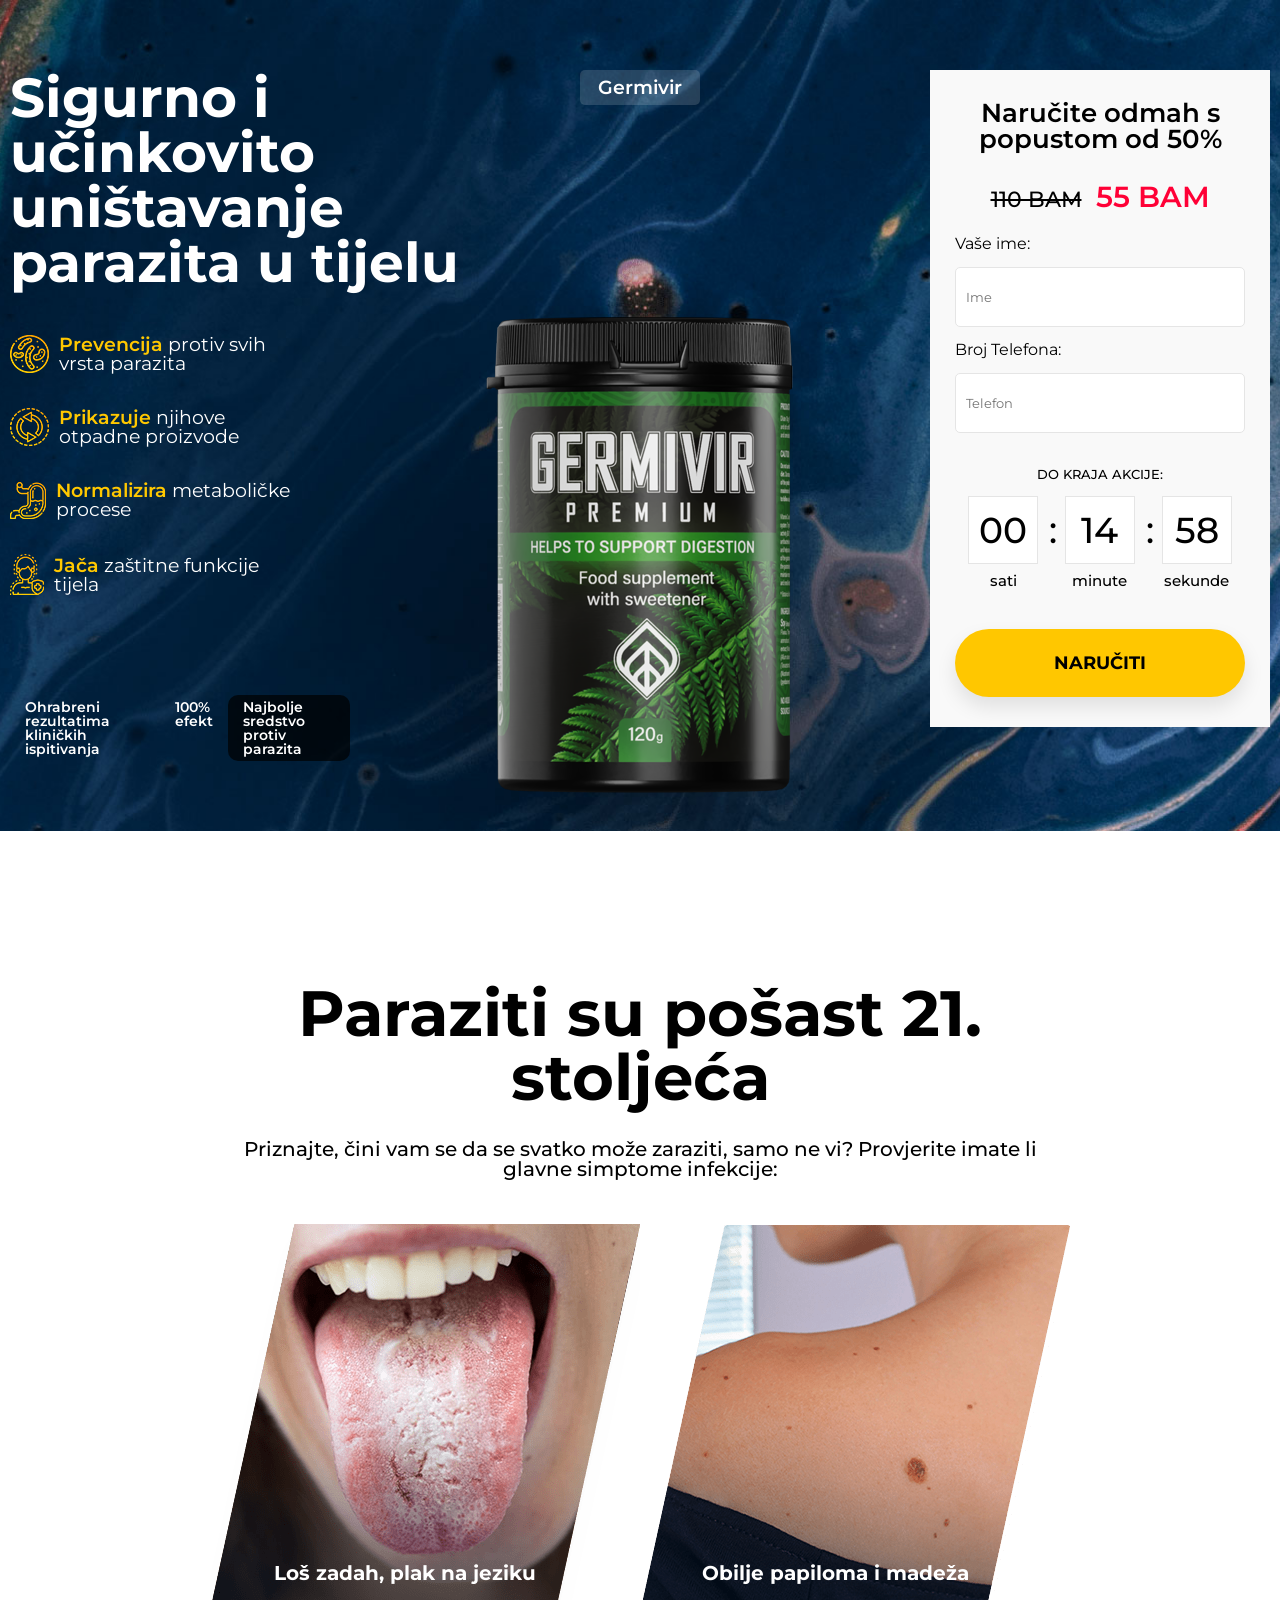
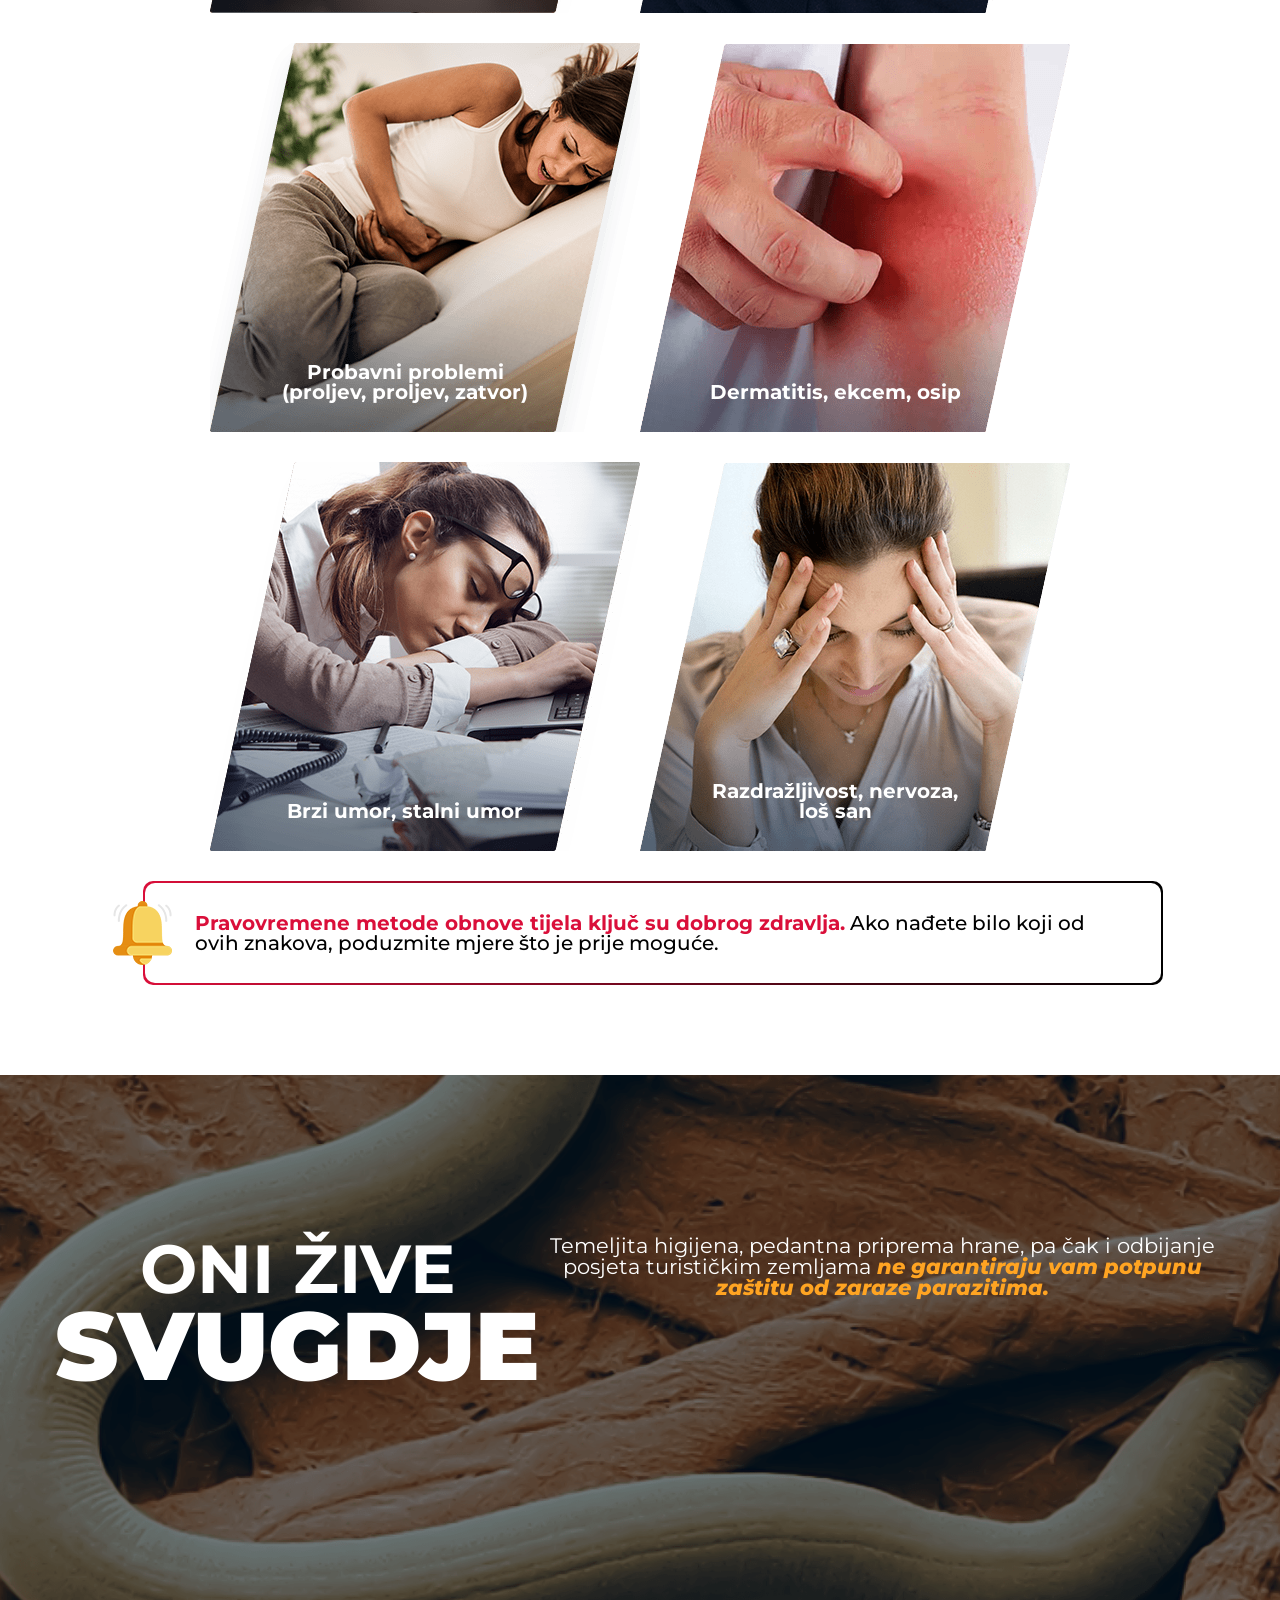
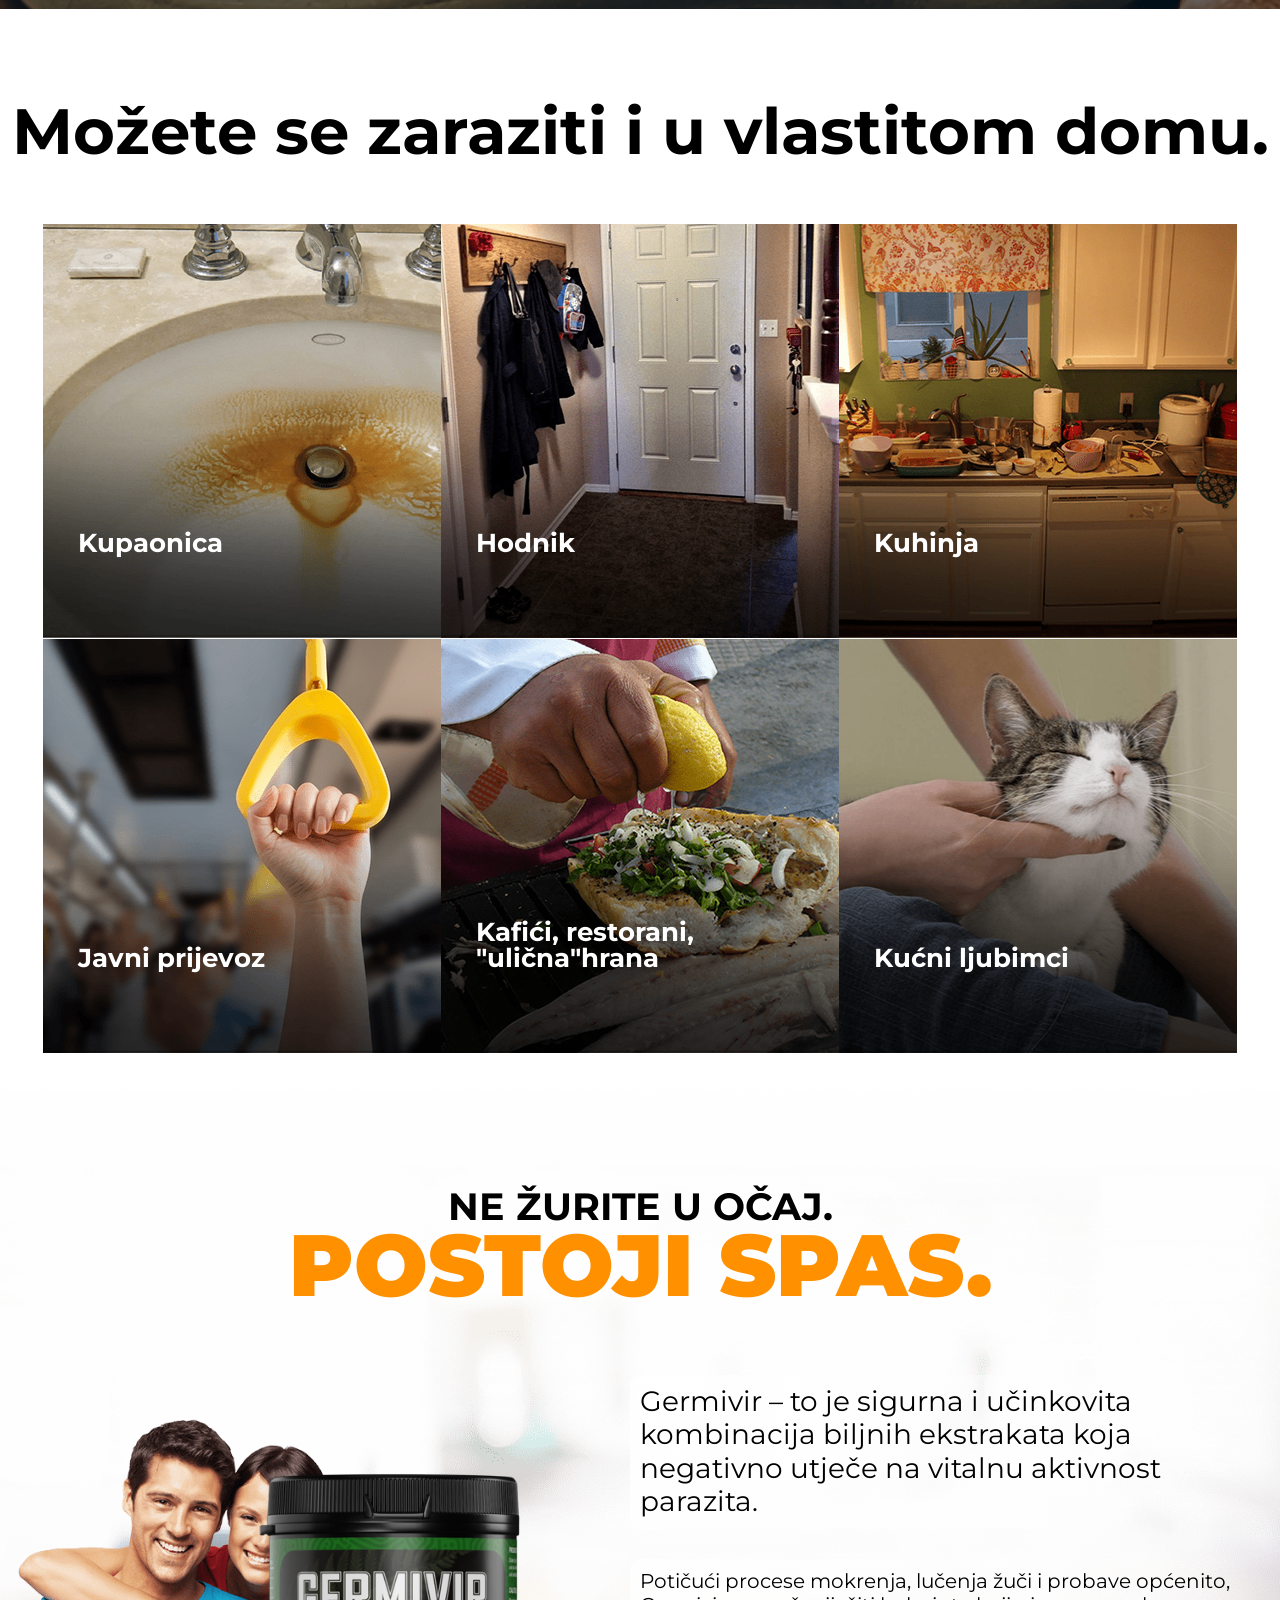
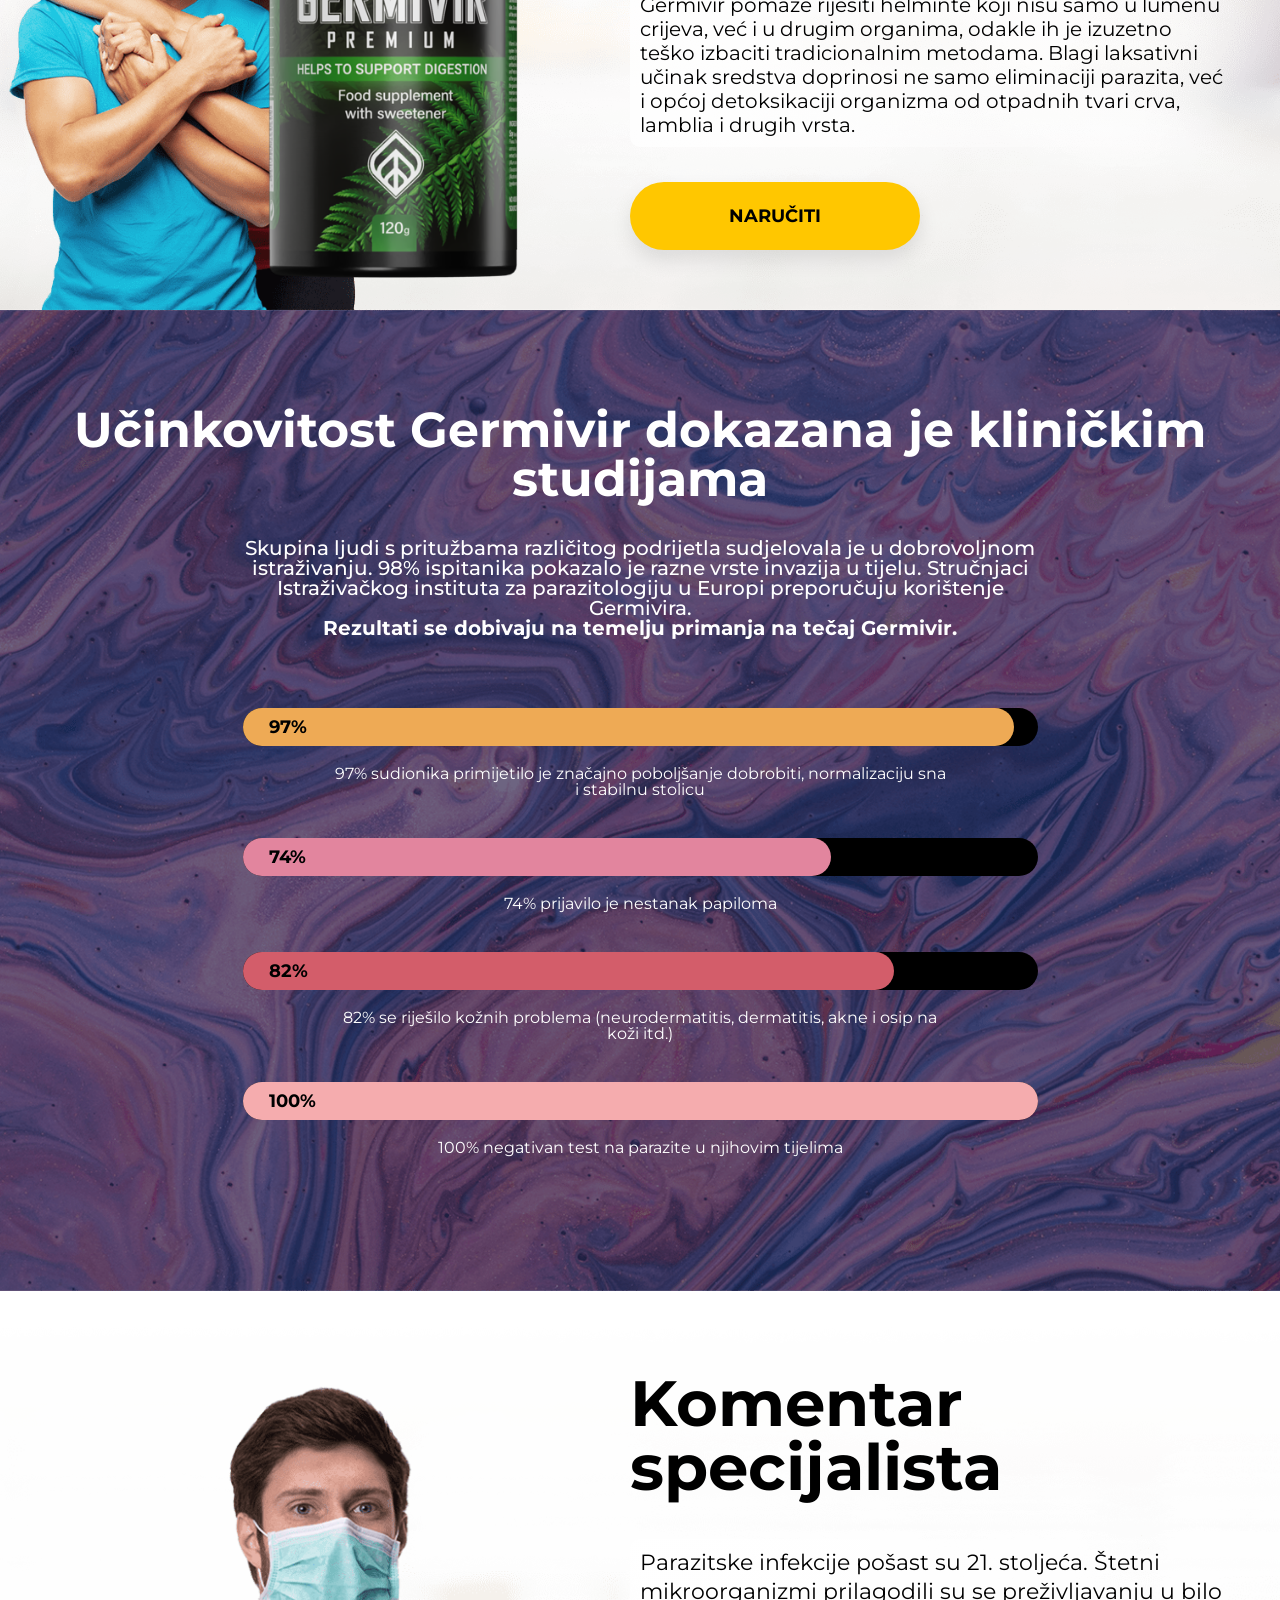
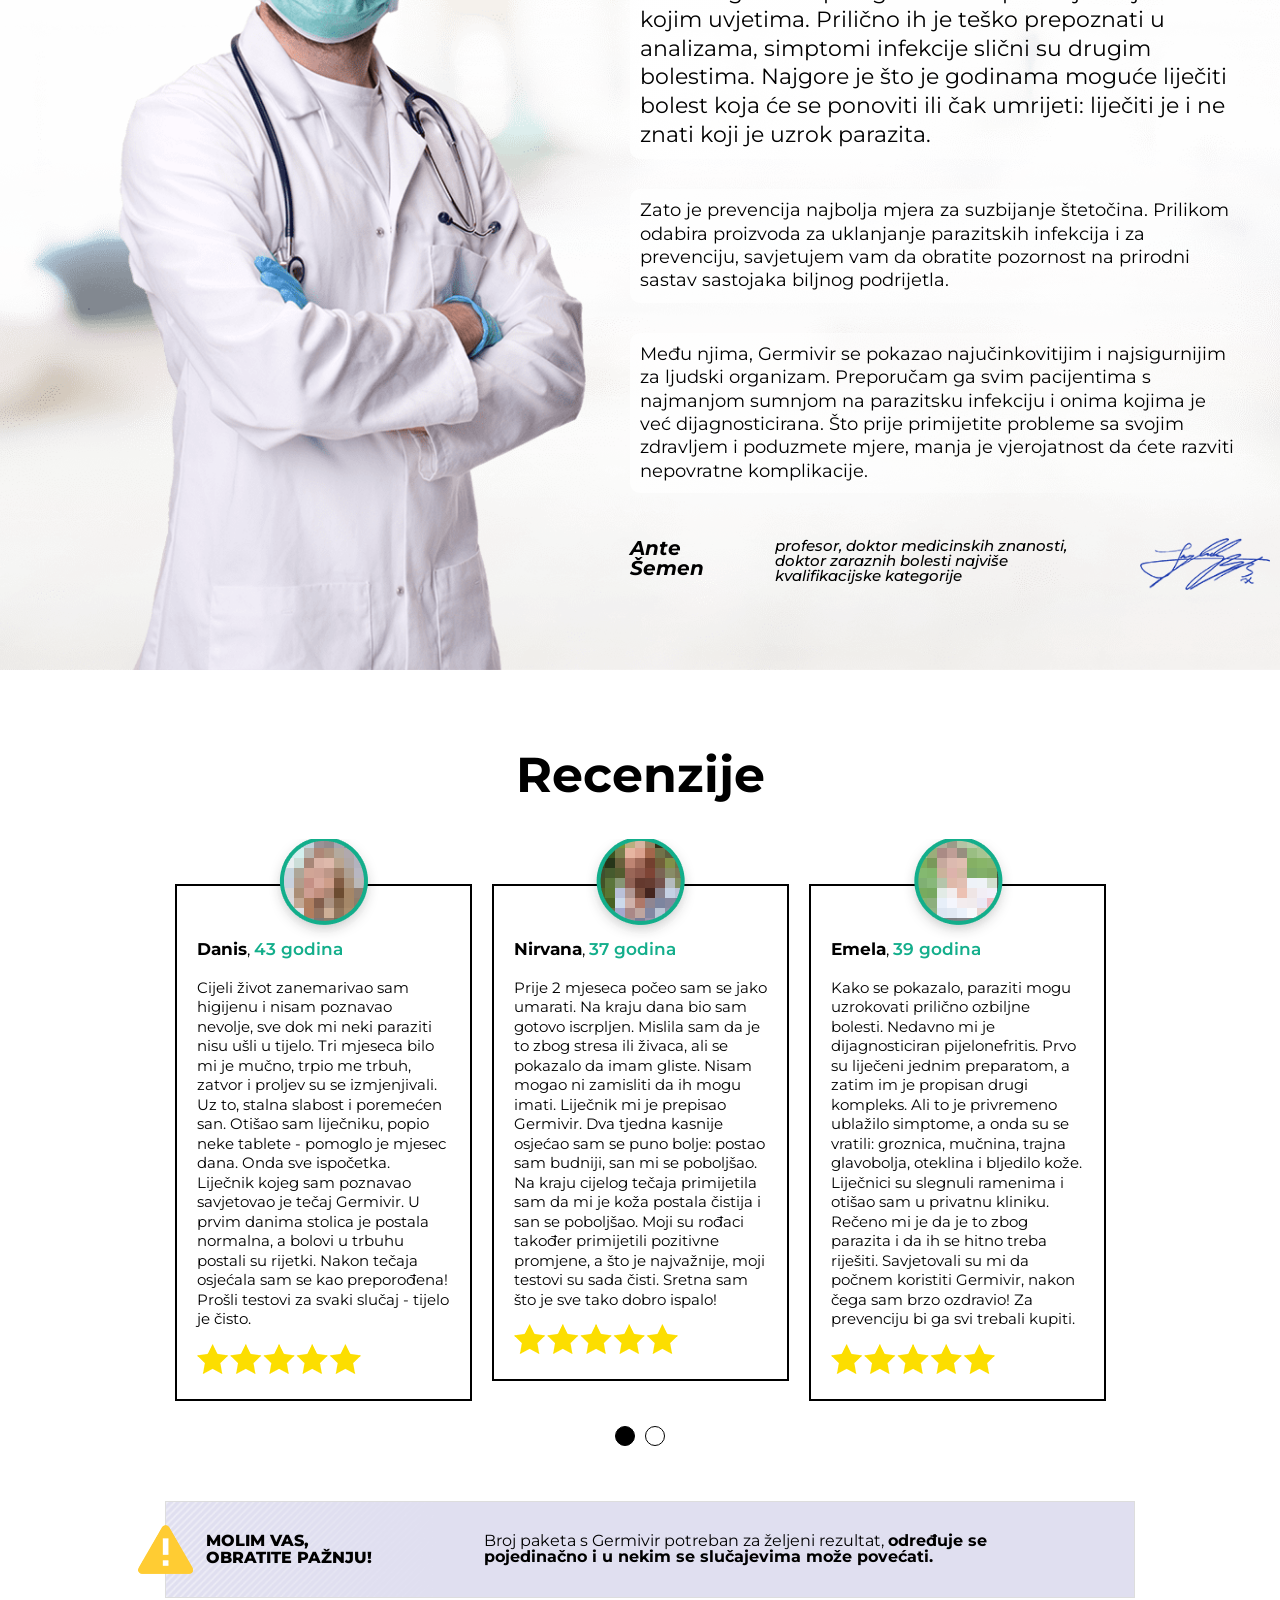
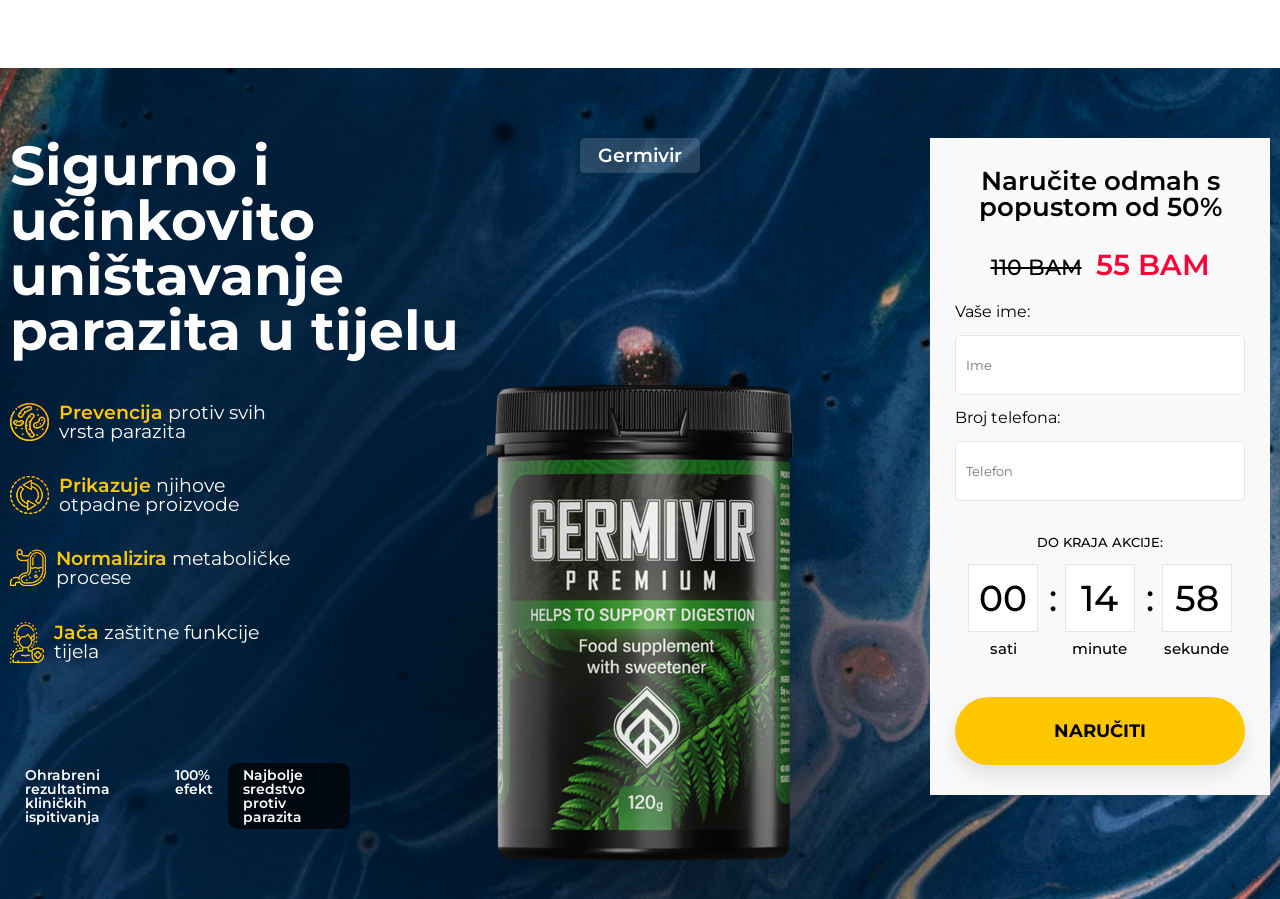
==== index.html @ abf4d348 "Initial commit - Landing Germivir Bósnia" ====
﻿<!DOCTYPE html>
<html lang="hr">
   <head>
      <meta charset="UTF-8">
      <meta name="viewport" content="width=device-width, user-scalable=no, initial-scale=1.0, maximum-scale=1.0, minimum-scale=1.0">
      <meta http-equiv="X-UA-Compatible" content="ie=edge">
      <title>Germivir</title>
      <link href="img/favicon.png" rel="shortcut icon" type="image/x-icon">
      <link rel="preconnect" href="https://fonts.googleapis.com">
      <link rel="preconnect" href="https://fonts.gstatic.com" crossorigin>
      <link href="https://fonts.googleapis.com/css2?family=Montserrat:ital,wght@0,400;0,500;0,600;0,700;0,800;0,900;1,500;1,600&display=swap" rel="stylesheet">
      <link rel="stylesheet" href="css/slick.css">
      <link rel="stylesheet" href="css/slick-theme.css">
      <link rel="stylesheet" href="css/animation.css">
      <link rel="stylesheet" href="css/style.css">
      <style>.blockRedLine3103 {
         display: none !important;
      }</style>
   <script type="text/javascript" src="script_land.js" defer></script></head>
   <body>
      <div class="wrap">
         <header class="order order-drop">
            <div class="container">
               <div class="order-left">
                  <h1 class="order-title lt0">Sigurno i učinkovito uništavanje parazita u tijelu</h1>
                  <div class="order-content">
                     <div class="order-lists">
                        <ul class="order-list">
                           <li class="orderList-item">
                              <img alt="" class="orderList-img" src="img/orderList-1.png"> 
                              <p class="orderList-text lt1"> <span class="orderList-text_yellow">Prevencija </span> protiv svih vrsta parazita
                              </p>
                           </li>
                           <li class="orderList-item">
                              <img alt="" class="orderList-img" src="img/orderList-2.png"> 
                              <p class="orderList-text lt2"> <span class="orderList-text_yellow">Prikazuje </span> njihove otpadne
                                 proizvode
                              </p>
                           </li>
                           <li class="orderList-item">
                              <img alt="" class="orderList-img" src="img/orderList-3.png"> 
                              <p class="orderList-text lt3"> <span class="orderList-text_yellow">Normalizira </span> metaboličke
                                 procese
                              </p>
                           </li>
                           <li class="orderList-item">
                              <img alt="" class="orderList-img" src="img/orderList-4.png"> 
                              <p class="orderList-text lt4"> <span class="orderList-text_yellow">Jača </span> zaštitne funkcije
                                 tijela 
                              </p>
                           </li>
                        </ul>
                        <div class="orderLeft-footer"> <span class="orderLeftFooter-text lt5">Ohrabreni rezultatima kliničkih ispitivanja</span><span class="orderLeftFooter-text lt6">100% efekt</span><span class="orderLeftFooter-text orderLeftFooter-text_bcDark lt7">Najbolje sredstvo protiv parazita</span> 
                        </div>
                     </div>
                     <div class="product-img"><img alt="" src="img/product.png"></div>
                  </div>
               </div>
               <div class="order-right">
                  <form action="/land/order" class="order-form order_form al-form" method="post">
                     <h3 class="orderForm-title lt8">Naručite odmah s popustom od 50%</h3>
                     <div class="orderForm-prices"> <span class="old-price lt9 price_old al-cost-promo">&euro;</span> <span class="new-price lt10 price_main al-cost">&euro;</span> </div>
                     <div class="orderForm-inputs">
                        <label class="orderForm-label lt11" style="display: none;">Zemlja:</label> 
                        <div class="select" style="display: none;"><select class="form-input form-input_gray country_select al-country" name="country"></select></div>
                        <label class="orderForm-label lt13">Vaše ime:</label>
                        <div class="input-wrapper">
                           <input class="form-input" name="name" placeholder="Ime" type="text" required>
                        </div>
                        <label class="orderForm-label lt14">Broj Telefona:</label>
                        <div class="input-wrapper">
                           <input class="form-input" name="phone" placeholder="Telefon" type="tel" required>
                        </div>
                     </div>
                     <div class="counter">
                        <h4 class="counter-title lt15">Do kraja akcije:</h4>
                        <span class="counter-item counter-item_hours">00</span><span class="counter-item counter-item_minutes">14</span><span class="counter-item counter-item_seconds">44</span> 
                     </div>
                     <button type="submit" class="orderForm-btn lt16">NARUČITI</button> 
                  </form>
               </div>
            </div>
         </header>
         <section class="pest">
            <div class="container">
               <h2 class="pest-title lt17">Paraziti su pošast 21. stoljeća</h2>
               <span class="pest-subTitle lt18">Priznajte, čini vam se da se svatko može zaraziti, samo ne vi? Provjerite imate li
               glavne simptome infekcije:</span> 
               <div class="pest-blocks">
                  <div class="row justify">
                     <div class="pest-item pest-item_first pest-item-1">
                        <p class="pest-text lt19">Loš zadah, plak na jeziku</p>
                     </div>
                     <div class="pest-item pest-item_middle pest-item-2">
                        <p class="pest-text lt20">Probavni problemi (proljev, proljev, zatvor)</p>
                     </div>
                     <div class="pest-item pest-item-3">
                        <p class="pest-text lt21">Brzi umor, stalni umor</p>
                     </div>
                  </div>
                  <div class="row">
                     <div class="pest-item pest-item-4">
                        <p class="pest-text lt22">Obilje papiloma i madeža</p>
                     </div>
                     <div class="pest-item pest-item_middle pest-item-5">
                        <p class="pest-text lt23">Dermatitis, ekcem, osip</p>
                     </div>
                     <div class="pest-item pest-item_last pest-item-6">
                        <p class="pest-text lt24">Razdražljivost, nervoza, loš san</p>
                     </div>
                  </div>
               </div>
               <div class="notice notice_border">
                  <div class="notice_bg-white">
                     <p class="notice-text lt25"> <span class="notice-text_red">Pravovremene metode obnove tijela ključ su dobrog zdravlja.</span> Ako nađete bilo koji od ovih znakova, poduzmite mjere što je prije moguće.
                     </p>
                  </div>
               </div>
            </div>
         </section>
         <section class="everywhere">
            <div class="container">
               <h2 class="everywhere-title lt26">Oni žive <span
                  class="everywhere-title_big">svugdje</span> </h2>
               <p class="everywhere-text lt27">Temeljita higijena, pedantna priprema hrane, pa čak i odbijanje posjeta
                  turističkim zemljama <span class="everywhere-text_orange"> ne garantiraju vam potpunu zaštitu od zaraze
                  parazitima.</span> 
               </p>
            </div>
         </section>
         <section class="every2">
            <div class="container">
               <h2 class="every2-title lt28">Možete se zaraziti i u vlastitom domu.</h2>
               <div class="every2-block">
                  <div class="every2Block-item every2Block-item1">
                     <h3 class="every2Item-title lt29">Kupaonica</h3>
                     <p class="every2Item-text lt30">Najprljavije mjesto u kući. Tamo operete ruke nakon ulice, tamo ispirete
                        prašinu i prljavštinu s tijela - zajedno s česticama parazita. 78% njih ne uništava sapun.
                     </p>
                  </div>
                  <div class="every2Block-item every2Block-item2">
                     <h3 class="every2Item-title lt31">Hodnik</h3>
                     <p class="every2Item-text lt32">Na potplat cipela donosimo kući mikroskopske ličinke helminta. Stavljamo
                        cipele na policu i koračamo tamo gdje su paraziti možda upravo i ostali.
                     </p>
                  </div>
                  <div class="every2Block-item every2Block-item3">
                     <h3 class="every2Item-title lt33">Kuhinja</h3>
                     <p class="every2Item-text lt34">Dok perete meso, povrće i voće u sudoperu, nevidljivi ubojice šire se
                        zajedno s njima u spreju. Samo ih klor, koji nije kompatibilan s hranom, može trenutno uništiti.
                     </p>
                  </div>
                  <div class="every2Block-item every2Block-item4">
                     <h3 class="every2Item-title lt35">Javni prijevoz</h3>
                     <p class="every2Item-text lt36">Nikad ne znate koliko je ljudi držalo isti rukohvat prije vas. Uz otiske, na
                        njima se najčešće ostavljaju jaja crva.
                     </p>
                  </div>
                  <div class="every2Block-item every2Block-item5">
                     <h3 class="every2Item-title lt37">Kafići, restorani, "ulična"hrana</h3>
                     <p class="every2Item-text lt38">Kvaliteta kuhane hrane izvan kuće ne može se nadgledati. Svugdje se moraju
                        poštivati sanitarni standardi, ali ih je nemoguće kontrolirati.
                     </p>
                  </div>
                  <div class="every2Block-item every2Block-item6">
                     <h3 class="every2Item-title lt39">Kućni ljubimci</h3>
                     <p class="every2Item-text lt40">Kućni ljubimci nose preko milijun jajašaca i cista u tijelu i na površini
                        tijela. Loša higijena često može dovesti do ozbiljnih bolesti kod ljudi.
                     </p>
                  </div>
               </div>
            </div>
         </section>
         <section class="rescue">
            <div class="container">
               <h2 class="rescue-title lt41">Ne žurite u očaj.<span
                  class="rescue-title_big">Postoji spas.</span> </h2>
               <div class="rescue-mobile">
                  <div class="rescue-blockImg"><img alt="" class="rescue-people" src="img/people.png"></div>
                  <div class="product-img"><img alt="" class="rescue-product" src="img/product.png"></div>
               </div>
               <div class="product-img"><img alt="" class="rescue-product" src="img/product.png"></div>
               <div class="rescue-block">
                  <p class="rescue-text rescue-text_big lt42">Germivir – to je sigurna i učinkovita kombinacija biljnih ekstrakata
                     koja negativno utječe na vitalnu aktivnost parazita.
                  </p>
                  <p class="rescue-text lt43">Potičući procese mokrenja, lučenja žuči i probave općenito, Germivir pomaže riješiti
                     helminte koji nisu samo u lumenu crijeva, već i u drugim organima, odakle ih je izuzetno teško izbaciti
                     tradicionalnim metodama. Blagi laksativni učinak sredstva doprinosi ne samo eliminaciji parazita, već i općoj detoksikaciji organizma od otpadnih tvari crva, lamblia i drugih vrsta.
                  </p>
                  <a href="#order_form" class="orderForm-btn lt44">NARUČITI</a> 
               </div>
            </div>
         </section>
         <section class="effect">
            <div class="container">
               <h2 class="effect-title lt58">Učinkovitost Germivir dokazana je kliničkim
                  studijama
               </h2>
               <p class="effect-text lt59">Skupina ljudi s pritužbama različitog podrijetla sudjelovala je u dobrovoljnom
                  istraživanju. 98% ispitanika pokazalo je razne vrste invazija u tijelu. Stručnjaci Istraživačkog instituta za parazitologiju u Europi preporučuju korištenje Germivira. <span class="effect-text_bold">Rezultati se
                  dobivaju na temelju primanja na tečaj Germivir.</span> 
               </p>
               <div class="effect-block">
                  <div class="effect-item">
                     <div class="scale">
                        <div class="scale-bg scale_yellow"></div>
                        <span class="scale-text lt60">97%</span> 
                     </div>
                     <p class="effectItem-text lt61">97% sudionika primijetilo je značajno poboljšanje dobrobiti, normalizaciju
                        sna i stabilnu stolicu 
                     </p>
                  </div>
                  <div class="effect-item">
                     <div class="scale">
                        <div class="scale-bg scale_pink"></div>
                        <span class="scale-text lt62">74%</span> 
                     </div>
                     <p class="effectItem-text lt63">74% prijavilo je nestanak papiloma</p>
                  </div>
                  <div class="effect-item">
                     <div class="scale">
                        <div class="scale-bg scale_red"></div>
                        <span class="scale-text lt64">82%</span> 
                     </div>
                     <p class="effectItem-text lt65">82% se riješilo kožnih problema (neurodermatitis, dermatitis, akne i osip na
                        koži itd.)
                     </p>
                  </div>
                  <div class="effect-item">
                     <div class="scale">
                        <div class="scale-bg scale_lightPink"></div>
                        <span class="scale-text lt66">100%</span> 
                     </div>
                     <p class="effectItem-text lt67">100% negativan test na parazite u njihovim tijelima</p>
                  </div>
               </div>
            </div>
         </section>
         <section class="spec">
            <div class="container">
               <div class="spec-block">
                  <h2 class="spec-title lt68"><img alt="" class="doctor-mobile"
                     src="img/doctor-mobile.png">Komentar specijalista</h2>
                  <p class="spec-text spec-text_big lt69">Parazitske infekcije pošast su
                     21. stoljeća. Štetni mikroorganizmi prilagodili su se preživljavanju u bilo kojim uvjetima. Prilično ih je
                     teško prepoznati u analizama, simptomi infekcije slični su drugim bolestima. Najgore je što je godinama
                     moguće liječiti bolest koja će se ponoviti ili čak umrijeti: liječiti je i ne znati koji je uzrok parazita.
                  </p>
                  <p class="spec-text lt70">Zato je prevencija najbolja mjera za suzbijanje
                     štetočina. Prilikom odabira proizvoda za uklanjanje parazitskih infekcija i za prevenciju, savjetujem vam da obratite pozornost na prirodni sastav sastojaka biljnog podrijetla.
                  </p>
                  <p class="spec-text lt71">Među njima, Germivir se pokazao najučinkovitijim i najsigurnijim za ljudski organizam. Preporučam ga svim pacijentima s najmanjom sumnjom na parazitsku infekciju i onima kojima je već dijagnosticirana. Što prije primijetite probleme sa svojim zdravljem i poduzmete mjere, manja je vjerojatnost da ćete razviti nepovratne komplikacije.</p>
                  <div class="spec-footer"><span class="spec-name lt72">Ante Šemen</span><span class="spec-prof lt73">profesor,
                     doktor medicinskih znanosti, doktor zaraznih bolesti najviše kvalifikacijske kategorije </span><img alt="" class="spec-sign" src="img/sign.png">
                  </div>
               </div>
            </div>
         </section>
         <section class="comment">
            <div class="container">
               <h2 class="comment-title lt74">Recenzije</h2>
               <div class="slider">
                  <div class="slider-item">
                     <img src="img/slider-1.png" alt="" class="slider-avatar"> 
                     <p class="slider-info lt75"> <span class="slider-name">Danis</span>, <span class="slider-age">43
                        godina</span> 
                     </p>
                     <p class="slider-text lt76">Cijeli život zanemarivao sam higijenu i nisam poznavao nevolje, sve dok mi neki
                        paraziti nisu ušli u tijelo. Tri mjeseca bilo mi je mučno, trpio me trbuh, zatvor i proljev su se
                        izmjenjivali. Uz to, stalna slabost i poremećen san. Otišao sam liječniku, popio neke tablete - pomoglo je
                        mjesec dana. Onda sve ispočetka. Liječnik kojeg sam poznavao savjetovao je tečaj Germivir. U prvim danima
                        stolica je postala normalna, a bolovi u trbuhu postali su rijetki. Nakon tečaja osjećala sam se kao
                        preporođena! Prošli testovi za svaki slučaj - tijelo je čisto.
                     </p>
                     <img src="img/stars.png" alt="" class="stars"> 
                  </div>
                  <div class="slider-item">
                     <img src="img/slider-2.png" alt="" class="slider-avatar"> 
                     <p class="slider-info lt77"> <span class="slider-name">Nirvana</span>, <span class="slider-age">37
                        godina</span> 
                     </p>
                     <p class="slider-text lt78">Prije 2 mjeseca počeo sam se jako umarati. Na kraju dana bio sam gotovo iscrpljen. Mislila sam da je to zbog stresa ili živaca, ali se pokazalo da imam gliste. Nisam mogao ni zamisliti da ih mogu imati. Liječnik mi je prepisao Germivir. Dva tjedna kasnije osjećao sam se puno bolje: postao sam budniji, san mi se poboljšao. Na kraju cijelog tečaja primijetila sam da mi je koža postala čistija i san se poboljšao. Moji su rođaci također primijetili pozitivne promjene, a što je najvažnije, moji testovi su sada čisti. Sretna sam što je sve tako dobro ispalo!</p>
                     <img src="img/stars.png" alt="" class="stars"> 
                  </div>
                  <div class="slider-item">
                     <img src="img/slider-3.png" alt="" class="slider-avatar"> 
                     <p class="slider-info lt79"> <span class="slider-name">Emela</span>, <span class="slider-age">39
                        godina</span> 
                     </p>
                     <p class="slider-text lt80">Kako se pokazalo, paraziti mogu uzrokovati prilično ozbiljne bolesti. Nedavno mi je dijagnosticiran pijelonefritis. Prvo su liječeni jednim preparatom, a zatim im je propisan drugi kompleks. Ali to je privremeno ublažilo simptome, a onda su se vratili: groznica, mučnina, trajna glavobolja, oteklina i bljedilo kože. Liječnici su slegnuli ramenima i otišao sam u privatnu kliniku. Rečeno mi je da je to zbog parazita i da ih se hitno treba riješiti. Savjetovali su mi da počnem koristiti Germivir, nakon čega sam brzo ozdravio! Za prevenciju bi ga svi trebali kupiti.</p>
                     <img src="img/stars.png" alt="" class="stars"> 
                  </div>
                  <div class="slider-item">
                     <img src="img/slider-4.png" alt="" class="slider-avatar"> 
                     <p class="slider-info lt81"> <span class="slider-name">Stjepan</span>, <span class="slider-age">45
                        godina</span> 
                     </p>
                     <p class="slider-text lt82">Muškarac star 45 godina u posljednje dvije godine boluje od perzistentne angine pektoris. Saznao sam da se to znanstveno zove tonzilitis. Slučajevi poput mog se smatraju kroničnim. Promijenio sam nekoliko liječnika i mnogo, mnogo režima liječenja. Znate, uz često korištenje antibiotika, osjećao sam se jako loše. Dodajte stomatitis. Tada sam imao sreću posjetiti normalnog liječnika, vidio je prisutnost parazitske infestacije i preporučio Germivir. Meni je pomoglo, od tada nisam bio bolestan. Za profilaksu ga koristim jednom godišnje.</p>
                     <img src="img/stars.png" alt="" class="stars"> 
                  </div>
               </div>
               <div class="alarm">
                  <div class="alarm-left">
                     <h3 class="alarm-title lt83">MOLIM VAS,<br>OBRATITE PAŽNJU!</h3>
                  </div>
                  <div class="alarm-right lt84">Broj paketa s Germivir potreban za željeni rezultat, <span
                     class="alarm-bold">određuje se pojedinačno i u nekim se slučajevima može povećati. </span> </div>
               </div>
            </div>
         </section>
         <section class="foot order">
            <div class="container">
               <div class="order-left1">
                  <h1 class="order-title lt85">Sigurno i učinkovito uništavanje parazita u tijelu</h1>
                  <div class="order-content">
                     <div class="order-lists">
                        <ul class="order-list">
                           <li class="orderList-item">
                              <img alt="" class="orderList-img" src="img/orderList-1.png"> 
                              <p class="orderList-text lt86"> <span class="orderList-text_yellow">Prevencija </span> protiv svih vrsta parazita
                              </p>
                           </li>
                           <li class="orderList-item">
                              <img alt="" class="orderList-img" src="img/orderList-2.png"> 
                              <p class="orderList-text lt87"> <span class="orderList-text_yellow">Prikazuje </span> njihove otpadne
                                 proizvode
                              </p>
                           </li>
                           <li class="orderList-item">
                              <img alt="" class="orderList-img" src="img/orderList-3.png"> 
                              <p class="orderList-text lt88"> <span class="orderList-text_yellow">Normalizira </span> metaboličke
                                 procese
                              </p>
                           </li>
                           <li class="orderList-item">
                              <img alt="" class="orderList-img" src="img/orderList-4.png"> 
                              <p class="orderList-text lt89"> <span class="orderList-text_yellow">Jača </span> zaštitne funkcije
                                 tijela 
                              </p>
                           </li>
                        </ul>
                        <div class="orderLeft-footer"> <span class="orderLeftFooter-text lt90">Ohrabreni rezultatima kliničkih ispitivanja</span><span class="orderLeftFooter-text lt91">100% efekt</span><span class="orderLeftFooter-text orderLeftFooter-text_bcDark lt92">Najbolje sredstvo protiv parazita</span> </div>
                     </div>
                     <div class="product-img"><img alt="" src="img/product.png"></div>
                  </div>
               </div>
               <div class="order-right1" id="order_form">
                  <form action="/land/order" class="order-form order_form al-form" method="post">
                     <h3 class="orderForm-title lt93">Naručite odmah s popustom od 50%</h3>
                     <div class="orderForm-prices"> <span class="old-price lt94 price_old al-cost-promo">&euro;</span> <span class="new-price lt95 price_main al-cost">&euro;</span> </div>
                     <div class="orderForm-inputs">
                        <label class="orderForm-label lt11" style="display: none;">Zemlja:</label> 
                        <div class="select" style="display: none;"><select class="form-input form-input_gray country_select al-country" name="country"></select></div>
                        <label class="orderForm-label lt13">Vaše ime:</label>
                        <div class="input-wrapper">
                           <input class="form-input" name="name" placeholder="Ime" type="text" required>
                        </div>
                        <label class="orderForm-label lt14">Broj telefona:</label>
                        <div class="input-wrapper">
                           <input class="form-input" name="phone" placeholder="Telefon" type="tel" required>
                        </div>
                     </div>
                     <div class="counter">
                        <h4 class="counter-title lt100">Do kraja akcije:</h4>
                        <span class="counter-item counter-item_hours">00</span><span class="counter-item counter-item_minutes">14</span><span class="counter-item counter-item_seconds">44</span> 
                     </div>
                     <button type="submit" class="orderForm-btn lt101">NARUČITI</button> 
                  </form>
               </div>
            </div>
         </section>
      </div>
      <script src="https://code.jquery.com/jquery-3.6.0.min.js"></script>
      <script src="js/slick.min.js"></script>
      <script src="js/animation.js"></script>
      <script src="js/counter.js"></script>
      <script src="/tl-validator.js?country=ba&label=false"></script>
   </body>
</html>
---- css/animation.css ----
.animation-moveRight {
    animation: moveRight 0.5s ease-in-out;
}

.animation-moveLeft {
    animation: moveLeft 0.5s ease-in-out;
}

.animation-fadeIn {
     animation: fadeIn 0.5s ease-in-out;
 }

.animation-fadeOut {
    animation: fadeOut 0.5s ease-in-out;
}

.visibility-none {
    opacity: 0;
}

.animation-pulse {
    animation: pulse 3s linear infinite;
}

.animation-width_1 {
    animation: width-1 1s ease-in-out;
}

.animation-width_2 {
    animation: width-2 1s ease-in;
}

.animation-width_3 {
    animation: width-3 1s ease;
}

.animation-width_4 {
    animation: width-4 1s ease-out;
}

@keyframes moveRight {
    from {
        transform: translate(-200px, 0);
        opacity: 0;
    }

    to {
        transform: translate(0, 0);
        opacity: 1;
    }
}

@keyframes moveLeft {
     from {
         transform: translate(200px, 0);
         opacity: 0;
     }

     to {
         transform: translate(0, 0);
         opacity: 1;
     }
 }

@keyframes fadeIn {
    from {
        opacity: 0;
    }

    to {
        opacity: 1;
    }
}

@keyframes fadeOut {
    from {
        opacity: 1;
    }

    to {
        opacity: 0;
    }
}

@keyframes pulse {
    from {
        transform: scale(1);
        box-shadow: 0 0 5px rgba(0,0,0,.3);
    }

    50% {
        transform: scale(1.05);
        box-shadow: 0 0 20px rgba(0,0,0,.3);
    }

    to {
        transform: scale(1);
        box-shadow: 0 0 0 rgba(0,0,0,.5);
    }
}

@keyframes width-1 {
    from {
        width: 0;
    }

    to {
        width: 97%;
    }
}

@keyframes width-2 {
    from {
        width: 0;
    }

    to {
        width: 74%;
    }
}

@keyframes width-3 {
    from {
        width: 0;
    }

    to {
        width: 82%;
    }
}

@keyframes width-4 {
    from {
        width: 0;
    }

    to {
        width: 100%;
    }
}

@keyframes bell {
    from {
        transform: scale(1);
    }

    10% {
        transform: scale(1.1);
    }

    20% {
        transform: rotate(10deg) scale(1.1);
    }

    30% {
        transform: rotate(-10deg) scale(1.1);
    }

    40% {
        transform: rotate(0) scale(1.1);
    }

    50% {
        transform: scale(1);
    }

    to {
        transform: scale(1);
    }
}
---- css/style.css ----
* {
    margin: 0;
    padding: 0;
    -webkit-box-sizing: border-box;
            box-sizing: border-box;
    font-family: 'Montserrat';
    line-height: 1;
}

ul {
    list-style: none;
}

div, section, header, footer, select, input, button, p {
    width: 100%;
}

h2 {
    max-width: 100%;
}

img, select, input, button {
    display: block;
}

@media screen and (-ms-high-contrast: active), (-ms-high-contrast: none) {

    select::-ms-expand {
        display: none;
    }
}

select {
    appearance: none;
    -moz-appearance: none;
    -webkit-appearance: none;
}

.select {
    position: relative;
}

.select:before {
    content: "";
    display: block;
    background: url('../img/sort-down-solid.svg') no-repeat center;
    position: absolute;
    right: 15px;
    bottom: 5px;
    top: 0;
    margin: auto;
    z-index: 2;
    width: 30px;
    height: 26px;
    text-align: center;
    cursor: pointer;
}

.wrap {
    max-width: 1920px;
    margin: 0 auto;
    overflow: hidden;
}

.container {
    max-width: 1300px;
    padding: 0 10px;
    margin: 0 auto;
    display: -webkit-box;
    display: -ms-flexbox;
    display: flex;
    -ms-flex-wrap: wrap;
        flex-wrap: wrap;
}

header, .foot {
    background: url("../img/order-bg.jpg") no-repeat center;
    background-size: cover;
    padding: 70px 0;
    position: relative;
}

header .container,
.foot .container {
    -webkit-box-pack: justify;
        -ms-flex-pack: justify;
            justify-content: space-between;
}

.order:before {
    content: 'Germivir';
    display: block;
    font-size: 19px;
    font-weight: 600;
    text-align: center;
    color: #fff;
    max-width: 100px;
    width: 100%;
    padding: 8px 10px;
    background: rgba(255, 255, 255, .15);
    border-radius: 5px;
    position: absolute;
    top: 70px;
    left: 0;
    right: 0;
    margin: auto;
}

.order-title,
.order-list,
.orderLeft-footer,
.order-right,
.order-right1 {
    position: relative;
    z-index: 3;
}

.order-left, .order-left1 {
    -webkit-box-flex: 1;
        -ms-flex: 1 0 460px;
            flex: 1 0 460px;
    max-width: 460px;
}

.order-title {
    color: #fff;
    font-weight: 700;
    font-size: 55px;
    margin-bottom: 45px;
}

.order-lists {
    -webkit-box-flex: 1;
        -ms-flex: 1 0 195px;
            flex: 1 0 195px;
    max-width: 340px;
    display: -webkit-box;
    display: -ms-flexbox;
    display: flex;
    -ms-flex-line-pack: distribute;
        align-content: space-around;
    -ms-flex-wrap: wrap;
        flex-wrap: wrap;
}

.order-list {
    display: -webkit-box;
    display: -ms-flexbox;
    display: flex;
    -webkit-box-flex: 1;
        -ms-flex: 1 0 290px;
            flex: 1 0 290px;
    max-width: 290px;
    -ms-flex-wrap: wrap;
        flex-wrap: wrap;
    margin-bottom: 65px;
}

.orderList-item {
    display: -webkit-box;
    display: -ms-flexbox;
    display: flex;
    -webkit-box-pack: justify;
        -ms-flex-pack: justify;
            justify-content: space-between;
    -webkit-box-align: center;
        -ms-flex-align: center;
            align-items: center;
    max-width: 100%;
    margin-bottom: 35px;
}

.orderList-img {
    max-width: 40px;
    margin-right: 10px;
}

.orderList-text {
    font-weight: 400;
    font-size: 19px;
    color: #fff;
}

.orderList-text_yellow {
    color: #ffc800;
    font-weight: 600;
}

.orderLeft-footer {
    display: -webkit-box;
    display: -ms-flexbox;
    display: flex;
    -webkit-box-pack: justify;
        -ms-flex-pack: justify;
            justify-content: space-between;
}

.orderLeftFooter-text {
    display: block;
    color: #fff;
    font-size: 14px;
    font-weight: 600;
    padding: 5px 15px;
}

.orderLeftFooter-text_bcDark {
    background: rgba(0, 0, 0, .7);
    border-radius: 10px;
}

.order-right, .order-form, .order-right1 {
    -webkit-box-flex: 1;
        -ms-flex: 1 0 300px;
            flex: 1 0 300px;
    max-width: 340px;
}

.order-form {
    background: #f9f9f9;
    padding: 30px 25px;
}

.orderForm-title {
    font-size: 26px;
    font-weight: 600;
    text-align: center;
    margin-bottom: 30px;
}

.orderForm-prices {
    display: -webkit-box;
    display: -ms-flexbox;
    display: flex;
    -webkit-box-pack: center;
        -ms-flex-pack: center;
            justify-content: center;
    -webkit-box-align: baseline;
        -ms-flex-align: baseline;
            align-items: baseline;
}

.old-price {
    font-size: 22px;
    font-weight: 500;
    text-decoration: line-through;
    margin: 0 7px;
}

.new-price {
    font-size: 29px;
    font-weight: 600;
    color: #ff0036;
    margin: 0 7px;
}

.orderForm-inputs {
    margin: 25px 0 35px;
}

.orderForm-label {
    display: block;
    margin-bottom: 15px;
}


.form-input {
    border: 1px solid #e5e5e5;
    border-radius: 5px;
    min-height: 60px;
    height: 60px;
    margin-top: 5px;
    padding: 10px;
}

.form-input_gray {
    background: #e5e5e5;
}

.counter {
    display: -webkit-box;
    display: -ms-flexbox;
    display: flex;
    -ms-flex-wrap: wrap;
        flex-wrap: wrap;
    -ms-flex-pack: distribute;
        justify-content: space-around;
    -webkit-box-align: center;
        -ms-flex-align: center;
            align-items: center;
    padding-bottom: 30px;
    margin-bottom: 35px;
}

.counter-title {
    font-size: 13px;
    font-weight: 500;
    text-align: center;
    text-transform: uppercase;
    margin-bottom: 15px;
    max-width: 100%;
    -webkit-box-flex: 1;
        -ms-flex: 1 0 100%;
            flex: 1 0 100%
}

.counter-item {
    display: block;
    text-align: center;
    padding: 15px 0;
    border: 1px solid #e5e5e5;
    background: #fff;
    -webkit-box-flex: 1;
        -ms-flex: 1 0 70px;
            flex: 1 0 70px;
    width: 100%;
    max-width: 70px;
    font-weight: 500;
    font-size: 36px;
    position: relative;
}

.counter-item_hours:before,
.counter-item_minutes:before,
.counter-item_seconds:before {
    position: absolute;
    bottom: -25px;
    font-size: 15px;
    text-align: center;
    font-weight: 500;
    width: 100%;
    left: 0;
    right: 0;
    margin: auto;
}

.counter-item_hours:before {
    content: 'sati';
}

.counter-item_minutes:before {
    content: 'minute';
}

.counter-item_seconds:before {
    content: 'sekunde';
}

.counter-item_hours:after,
.counter-item_minutes:after {
    content: ':';
    position: absolute;
    display: -webkit-box;
    display: -ms-flexbox;
    display: flex;
    -webkit-box-pack: center;
        -ms-flex-pack: center;
            justify-content: center;
    -webkit-box-align: center;
        -ms-flex-align: center;
            align-items: center;
    max-width: 30px;
    top: 0;
    bottom: 0;
    right: -20px;
    margin: auto;
    font-size: 36px;
    font-weight: 500;
}

.orderForm-btn {
    cursor: pointer;
    padding: 25px 0;
    color: #000;
    background: #ffc700;
    font-size: 18px;
    font-weight: 700;
    text-transform: uppercase;
    border: none;
    border-radius: 35px;
    -webkit-box-shadow: 0 10px 20px rgba(0, 0, 0, .1);
            box-shadow: 0 10px 20px rgba(0, 0, 0, .1);
    display: block;
    text-align: center;
    text-decoration: none;
}

.product-img {
    display: -webkit-box;
    display: -ms-flexbox;
    display: flex;
    -webkit-box-align: end;
        -ms-flex-align: end;
            align-items: flex-end;
    position: absolute;
    left: 0;
    right: 0;
    bottom: 0;
    margin: auto;
    max-width: 590px;
    height: 690px;
}

.product-img img {
    max-width: 100%;
    margin: 0 auto;
    position: relative;
    z-index: 2;
}

.pest {
    padding: 150px 0 90px;
    background: #fff;
}

.pest .container {
    max-width: 1340px;
    -webkit-box-pack: center;
        -ms-flex-pack: center;
            justify-content: center;
}

.pest-title,
.pest-subTitle {
    max-width: 800px;
    width: 100%;
    margin: 0 0 30px;
    text-align: center;
}

.pest-title {
    font-size: 64px;
    font-weight: 700;
}

.pest-subTitle {
    display: block;
    font-size: 20px;
    font-weight: 500;
    margin-bottom: 45px;
}

.pest-blocks {
    display: -webkit-box;
    display: -ms-flexbox;
    display: flex;
    -webkit-box-pack: center;
        -ms-flex-pack: center;
            justify-content: center;
    -ms-flex-wrap: wrap;
        flex-wrap: wrap;
}

.row {
    display: -webkit-box;
    display: -ms-flexbox;
    display: flex;
}

.justify {
    -webkit-box-pack: end;
        -ms-flex-pack: end;
            justify-content: flex-end;
}

.pest-item {
    height: 389px;
    max-width: 430px;
    -webkit-box-flex: 1;
        -ms-flex: 1 0 320px;
            flex: 1 0 320px;
    display: -webkit-box;
    display: -ms-flexbox;
    display: flex;
    -webkit-box-align: end;
        -ms-flex-align: end;
            align-items: flex-end;
    -webkit-box-pack: center;
        -ms-flex-pack: center;
            justify-content: center;
    margin-bottom: 30px;
    padding: 0 55px;
    -webkit-transform: scale(1.00);
            transform: scale(1.00);
    -webkit-transition: -webkit-transform 0.5s ease-in-out;
    transition: -webkit-transform 0.5s ease-in-out;
    transition: transform 0.5s ease-in-out;
    transition: transform 0.5s ease-in-out, -webkit-transform 0.5s ease-in-out;
}

.pest-item:hover {
    -webkit-transform: scale(1.05);
            transform: scale(1.05);
}

.pest-item_middle {
    margin: 0 -30px 30px;
}

.pest-item_first {
    /*margin-left: 80px;*/
}

.pest-item_last {
    /*margin-right: 80px;*/
}

.pest-item-1 {
    background: url("../img/pest-item1.png") no-repeat center;
}

.pest-item-2 {
    background: url("../img/pest-item2.png") no-repeat center;
}

.pest-item-3 {
    background: url("../img/pest-item3.png") no-repeat center;
}

.pest-item-4 {
    background: url("../img/pest-item4.png") no-repeat center;
}

.pest-item-5 {
    background: url("../img/pest-item5.png") no-repeat center;
}

.pest-item-6 {
    background: url("../img/pest-item6.png") no-repeat center;
}

.pest-item-1,
.pest-item-2,
.pest-item-3,
.pest-item-4,
.pest-item-5,
.pest-item-6 {
    background-size: cover;
}

.pest-text {
    font-size: 20px;
    font-weight: 700;
    color: #fff;
    padding-bottom: 30px;
    text-align: center;
    margin-right: 40px;
}

.notice {
    position: relative;
    max-width: 1020px;
    background: -webkit-gradient(linear, left top, right top, from(#da0f3a), to(#000));
    background: linear-gradient(to right, #da0f3a, #000);
    border-radius: 10px;
    padding: 2px;
    margin-left: 25px;
    font-size: 20px;
    font-weight: 500;
}

.notice:before {
    content: '';
    display: block;
    background: url("../img/notice.png") no-repeat center;
    width: 59px;
    height: 64px;
    background-size: 100%;
    position: absolute;
    margin: auto;
    top: 0;
    bottom: 0;
    left: -30px;
    -webkit-animation: bell 2s linear infinite;
            animation: bell 2s linear infinite;
}

.notice-text_red {
    font-weight: 700;
    color: #da0f3a;
}

.notice_bg-white {
    background: #fff;
    padding: 30px 50px;
    border-radius: 10px;
}

.everywhere {
    padding: 160px 0;
    background: url("../img/everywhere-bg.png") no-repeat center;
    background-size: cover;
    color: #fff;
}

.everywhere .container {
    -webkit-box-pack: center;
        -ms-flex-pack: center;
            justify-content: center;
}

.everywhere-title {
    font-size: 68px;
    font-weight: 700;
    text-align: center;
    text-transform: uppercase;
    margin-bottom: 60px;
}

.everywhere-title_big {
    font-size: 96px;
    font-weight: 900;
    display: block;
    line-height: .9;
}

.everywhere-text {
    max-width: 685px;
    width: 100%;
    font-size: 21px;
    text-align: center;
}

.everywhere-text_orange {
    font-weight: 800;
    font-style: italic;
    color: #ffa422;
}

.every2 {
    padding: 90px 0 0;
}

.every2 .container {
    -webkit-box-pack: center;
        -ms-flex-pack: center;
            justify-content: center;
}

.every2-title {
    font-size: 64px;
    font-weight: 700;
    text-align: center;
    margin-bottom: 60px;
}

.every2-block {
    display: -webkit-box;
    display: -ms-flexbox;
    display: flex;
    -webkit-box-pack: center;
        -ms-flex-pack: center;
            justify-content: center;
    -ms-flex-wrap: wrap;
        flex-wrap: wrap;
    max-width: 1195px;
}

.every2Block-item {
    position: relative;
    max-width: 410px;
    -webkit-box-flex: 1;
        -ms-flex: 1 0 300px;
            flex: 1 0 300px;
    padding: 0 40px 30px 35px;
    display: -webkit-box;
    display: -ms-flexbox;
    display: flex;
    -ms-flex-wrap: wrap;
        flex-wrap: wrap;
    -webkit-box-pack: center;
        -ms-flex-pack: center;
            justify-content: center;
    -webkit-box-align: end;
        -ms-flex-align: end;
            align-items: flex-end;
    -ms-flex-line-pack: end;
        align-content: flex-end;
    min-height: 415px;
    color: #fff;
    background-size: cover;
}

.every2Block-item:before {
    content: '';
    display: block;
    width: 100%;
    height: 100%;
    position: absolute;
    top: 0;
    bottom: 0;
    right: 0;
    left: 0;
    margin: auto;
    background: rgba(0, 0, 0, 0);
    -webkit-transition: background .3s ease-in-out;
    transition: background .3s ease-in-out;
}

.every2Block-item:hover:before {
    background: rgba(0, 0, 0, .6);
}

.every2Item-title {
    font-size: 26px;
    font-weight: 700;
    margin-bottom: 20px;
    width: 100%;
    position: relative;
    z-index: 3;
    -webkit-transform: translate(0, 80px);
            transform: translate(0, 80px);
    -webkit-transition: -webkit-transform .7s ease-in-out;
    transition: -webkit-transform .7s ease-in-out;
    transition: transform .7s ease-in-out;
    transition: transform .7s ease-in-out, -webkit-transform .7s ease-in-out;
}

.every2Block-item:hover .every2Item-title {
    -webkit-transform: translate(0, 0);
            transform: translate(0, 0);
    -webkit-transition: -webkit-transform .3s ease-in-out;
    transition: -webkit-transform .3s ease-in-out;
    transition: transform .3s ease-in-out;
    transition: transform .3s ease-in-out, -webkit-transform .3s ease-in-out;
}

.every2Item-text {
    font-size: 16px;
    width: 100%;
    position: relative;
    z-index: 3;
    opacity: 0;
    -webkit-transition: opacity .5s ease-in-out;
    transition: opacity .5s ease-in-out;
    min-height: 112px;
}

.every2Block-item:hover .every2Item-text {
    opacity: 1;
}

.every2Block-item1 {
    background: url("../img/every1.png") no-repeat center;
}

.every2Block-item2 {
    background: url("../img/every2.png") no-repeat center;
}

.every2Block-item3 {
    background: url("../img/every3.png") no-repeat center;
}

.every2Block-item4 {
    background: url("../img/every4.png") no-repeat center;
}

.every2Block-item5 {
    background: url("../img/every5.png") no-repeat center;
}

.every2Block-item6 {
    background: url("../img/every6.png") no-repeat center;
}

.rescue {
    padding: 135px 0 60px;
    background: url("../img/rescue-bg.png") no-repeat 50% 100%;
    background-size: cover;
    position: relative;
}

.rescue-mobile {
    display: none;
}

.rescue-blockImg {
    max-width: 189px;
    position: absolute;
    left: -180px;
    right: 0;
    bottom: 10px;
    margin: auto;
}

.rescue-blockImg:before {
    content: '';
    display: block;
    position: absolute;
    top: 0;
    bottom: -1px;
    left: 0;
    right: 0;
    margin: auto;
    background: -webkit-gradient(linear, left top, left bottom, color-stop(60%, transparent), to(#fff));
    background: linear-gradient(transparent 60%, #fff);
}

.rescue .product-img {
    left: -500px;
    background-size: 70%;
}

{
    height: 380px
;
    bottom: 20px
;
}

.rescue .product-img img {
    max-width: 500px;
}

.rescue .container {
    -webkit-box-pack: end;
        -ms-flex-pack: end;
            justify-content: flex-end;
}

.rescue-title {
    width: 100%;
    font-size: 38px;
    font-weight: 700;
    text-transform: uppercase;
    margin: 0 auto 70px;
    text-align: center;
}

.rescue-title_big {
    display: block;
    font-size: 87px;
    font-weight: 900;
    color: #ff9000;
    line-height: .9;
}

.rescue-block {
    max-width: 640px;
    -webkit-box-flex: 1;
        -ms-flex: 1 0 100%;
            flex: 1 0 100%;
    padding-right: 30px;
    position: relative;
    z-index: 3;
}

.rescue-text {
    font-size: 20px;
    margin-bottom: 35px;
    line-height: 1.2;
    border-radius: 10px;
    padding: 10px;
    background: -webkit-gradient(linear, left top, right top, from(rgba(255, 255, 255, .8)), to(transparent));
    background: linear-gradient(to right, rgba(255, 255, 255, .8), transparent)
}

.rescue-text_big {
    font-size: 28px;
    margin-bottom: 30px;
}

.rescue .orderForm-btn {
    max-width: 290px;
}

.consist {
    padding: 140px 0 100px;
    background: url("../img/consist-bg.png") no-repeat center;
    background-size: cover;
    position: relative;
}

.consist .product-img {
    bottom: -235px;
    top: 0;
    left: 0;
    right: 0;
    margin: auto;
}

{
    bottom: 0
;
}

.consist-title {
    font-size: 49px;
    font-weight: 700;
    text-align: center;
    margin: 0 auto 20px;
    max-width: 850px;
    width: 100%;
}

.consist-block {
    display: -webkit-box;
    display: -ms-flexbox;
    display: flex;
    -ms-flex-wrap: wrap;
        flex-wrap: wrap;
}

.consist-block .row {
    max-width: 100%;
    display: -webkit-box;
    display: -ms-flexbox;
    display: flex;
    -webkit-box-pack: justify;
        -ms-flex-pack: justify;
            justify-content: space-between;
}

.row {
    display: -webkit-box;
    display: -ms-flexbox;
    display: flex;
    -ms-flex-wrap: wrap;
        flex-wrap: wrap;
    -webkit-box-align: center;
        -ms-flex-align: center;
            align-items: center;
    position: relative;
    z-index: 3;
}

.consistBlock-item {
    max-width: 295px;
    -webkit-box-flex: 1;
        -ms-flex: 1 0 295px;
            flex: 1 0 295px;
    margin-bottom: 30px;
}

.consist-img {
    border-radius: 50%;
    -webkit-box-shadow: 0 10px 20px rgba(0, 0, 0, .2);
            box-shadow: 0 10px 20px rgba(0, 0, 0, .2);
    margin: 0 auto 20px;
    max-width: 120px; border: 5px solid white;
}

.consistItem-title {
    font-size: 21px;
    font-weight: 700;
    text-align: center;
    margin-bottom: 20px; text-transform:uppercase;
}

.consistItem-text {
    text-align: center;
}

.effect {
    padding: 95px 0;
    background: url("../img/effect-bg.png") no-repeat center;
    background-size: cover;
    color: #fff;
    text-align: center;
}

.effect-title {
    font-size: 49px;
    font-weight: 700;
    margin-bottom: 35px;
}

.effect-text {
    font-size: 20px;
    font-weight: 500;
    max-width: 825px;
    width: 100%;
    margin: 0 auto 70px;
}

.effect-text_bold {
    font-weight: 700;
    display: block;
}

.effect-item {
    max-width: 795px;
    margin: 0 auto 40px;
}

.scale {
    position: relative;
    background: #000;
    padding: 10px 26px;
    border-radius: 20px;
    text-align: left;
}

.scale-bg {
    position: absolute;
    height: 100%;
    border-radius: 20px;
    z-index: 2;
    top: 0;
    bottom: 0;
    left: 0;
    margin: auto;
}

.scale_yellow {
    background: #eeaa55;
    width: 97%;
}

.scale_pink {
    background: #e2859e;
    width: 74%;
}

.scale_red {
    background: #d35d6a;
    width: 82%;
}

.scale_lightPink {
    background: #f5acae;
    width: 100%;
}

.scale-text {
    font-size: 18px;
    font-weight: 700;
    position: relative;
    z-index: 3;
    color: #000;
}


.effectItem-text {
    max-width: 615px;
    width: 100%;
    margin: 20px auto 0;

}

.spec {
    padding: 80px 0;
    background: url("../img/spec-bg.png") no-repeat center;
    background-size: cover;
    position: relative;
}

.doctor-mobile {
    display: none;
}

.spec .container {
    -webkit-box-pack: end;
        -ms-flex-pack: end;
            justify-content: flex-end;
}

.spec-block {
    max-width: 640px;
    -webkit-box-flex: 1;
        -ms-flex: 1 0 100%;
            flex: 1 0 100%;
}

.spec-title {
    font-size: 64px;
    font-weight: 700;
    margin-bottom: 40px;
}

.spec-text {
    font-size: 18px;
    margin-bottom: 30px;
    padding: 10px 30px 10px 10px;
    border-radius: 10px;
    background: -webkit-gradient(linear, left top, right top, from(rgba(255, 255, 255, .8)), to(transparent));
    background: linear-gradient(to right, rgba(255, 255, 255, .8), transparent);
    line-height: 1.3;
}

.spec-text_big {
    font-size: 22px;
}

.spec-footer {
    margin-top: 45px;
    display: -webkit-box;
    display: -ms-flexbox;
    display: flex;
    -webkit-box-pack: justify;
        -ms-flex-pack: justify;
            justify-content: space-between;
}

.spec-name {
    display: block;
    font-size: 20px;
    font-weight: 700;
    font-style: italic;
    max-width: 100px;
}

.spec-prof {
    display: block;
    font-size: 15px;
    font-weight: 500;
    font-style: italic;
    max-width: 320px;
    margin: 0 10px;
}

.spec-sign {
    max-width: 130px;
}

.comment {
    padding: 80px 0 70px;
    background: #fff;
}

.comment .container {
    -webkit-box-pack: center;
        -ms-flex-pack: center;
            justify-content: center;
}

.comment-title {
    width: 100%;
    font-size: 49px;
    font-weight: 700;
    margin-bottom: 40px;
    text-align: center;
}

.slider-item {
    max-width: 300px;
    position: relative;
    border: 2px solid #000;
    margin: 45px 10px 70px;
    padding: 55px 20px 25px;
    background: #fff;
}

.slider-avatar {
    max-width: 110px;
    position: absolute;
    top: -55px;
    right: 0;
    left: 0;
    margin: auto;
}

.slider-info {
    margin-bottom: 20px;
}

.slider-name {
    font-size: 17px;
    font-weight: 700;
}

.slider-age {
    font-size: 17px;
    font-weight: 600;
    color: #13ae8b;
}

.slider-text {
    font-size: 15px;
    margin-bottom: 15px;
    line-height: 1.3;
}

.alarm {
    max-width: 970px;
    position: relative;
    border: 1px solid #dddddd;
    padding: 30px 40px;
    display: -webkit-box;
    display: -ms-flexbox;
    display: flex;
    -webkit-box-pack: justify;
        -ms-flex-pack: justify;
            justify-content: space-between;
    -ms-flex-wrap: wrap;
        flex-wrap: wrap;
    -webkit-box-align: center;
        -ms-flex-align: center;
            align-items: center;
    background: url("../img/alarm-bg.png") no-repeat center;
    background-size: cover;
    margin-left: 20px;
}

.alarm:before {
    content: '';
    display: block;
    background: url("../img/alarm-before.png") no-repeat center;
    width: 55px;
    height: 49px;
    position: absolute;
    top: 0;
    bottom: 0;
    left: -28px;
    margin: auto;
    -webkit-animation: bell 2s linear infinite;
            animation: bell 2s linear infinite;
}

.alarm-left {
    margin-right: 15px;
    max-width: 210px;
}

.alarm-title {
    font-size: 16px;
    font-weight: 800;
    color: #000;
    line-height: 1.1;

}

.alarm-right {
    max-width: 610px;
    -webkit-box-flex: 1;
        -ms-flex: 1 0 auto;
            flex: 1 0 auto;
}

.alarm-text {
    line-height: 1.1;
}

.alarm-bold {
    font-weight: 700;
}

footer {
    margin: 60px 0 20px;
    padding-top: 20px;
    text-align: center;
}

footer a {
    color: #779c2f;
}

.slick-dots {
    bottom: 25px;
}

.slick-dots li {
    background: #fff;
    border: 1px solid #000;
    border-radius: 50%;
    color: #fff;
}

.slick-dots li.slick-active {
    background: #000;
}

.slick-dots li.slick-active button:before {
    color: #fff;
}

.slick-dots li button:before {
    content: '';
}


/*--------------------------------------------------------*/


@media screen and (max-width: 1300px) {
    .slider {
        max-width: 950px;
        margin: 0 auto;
    }

    .row {
        max-width: 486px;
    }

    .pest-item_middle {
        margin: 0 0 30px;
    }
}

@media screen and (max-width: 991px) {

    header, .foot {
        background-position: 35% 0;
    }

    header .container:before, .foot .container:before {
        top: 40px;
    }

    .wrap section {
        padding: 20px 0;
    }

    .wrap .order {
        padding: 60px 0 20px;
    }

    .order:before {
        top: 30px;
    }

    .wrap h2 {
        margin-bottom: 30px;
    }

    .wrap .rescue-title {
        margin-bottom: 185px;
    }

    .every2Item-text {
        min-height: 160px;
    }

    .order-left,
    .order-right,
    .order-left1,
    .order-right1 {
        -webkit-box-flex: 1;
            -ms-flex: 1 0 100%;
                flex: 1 0 100%;
        max-width: 100%;
        margin: 15px 0;
        position: relative;
    }

    .order-title {
        max-width: 420px;
        width: 100%;
        margin: 0 auto 20px;
        text-align: center;
    }

    .order-list {
        max-width: 100%;
        -webkit-box-flex: 1;
            -ms-flex: 1 0 100%;
                flex: 1 0 100%;
    }

    .orderLeft-footer {
        -webkit-box-pack: start;
            -ms-flex-pack: start;
                justify-content: flex-start;
    }

    .orderLeftFooter-text {
        margin-right: 10px;
        max-width: 100%;
        -webkit-box-flex: 100%;
            -ms-flex: 100%;
                flex: 100%;
    }

    .order-content {
        display: -webkit-box;
        display: -ms-flexbox;
        display: flex;
        -webkit-box-pack: center;
            -ms-flex-pack: center;
                justify-content: center;
        -webkit-box-align: center;
            -ms-flex-align: center;
                align-items: center;-webkit-box-orient:vertical;-webkit-box-direction:normal;-ms-flex-direction:column;flex-direction:column;
    }

    .product-img {
        position: static;
        max-width: 400px;
        -webkit-box-flex: 1;
            -ms-flex: 1 0 50px;
                flex: 1 0 50px;
        height: initial;
        margin: 0 0 0 10px;
        background: none;
    }

    .order-list {
        margin-bottom: 10px;
    }

    .orderLeftFooter-text_bcDark {
        background: none;
    }

    .order-form {
        margin: 0 auto;
    }

    .row,
    .justify {
        -webkit-box-pack: center;
            -ms-flex-pack: center;
                justify-content: center;
    }

    .slider {
        max-width: 635px;
    }

    .rescue {
        background: #fff;
    }

    .rescue-mobile {
        display: -webkit-box;
        display: -ms-flexbox;
        display: flex;
        -webkit-box-pack: center;
            -ms-flex-pack: center;
                justify-content: center;
        position: relative;
    }

    .rescue .product-img {
        display: none;
    }

    .rescue-mobile .product-img {
        display: block;
        position: relative;
        top: 0;
        bottom: 0;
        left: 0;
        right: 0;
        background-size: 100%;
        max-width: 185px;
        margin: 0 0 0 100px;
    }

    .rescue-mobile .product-img img {
        max-width: 100%;
    }

    .rescue .container {
        -webkit-box-pack: center;
            -ms-flex-pack: center;
                justify-content: center;
    }

    .rescue-title_big {
        font-size: inherit;
    }

    .rescue-block {
        padding-right: 0;
        background: #fff;
    }

    .rescue-text {
        padding: 10px 0;
        margin-bottom: 20px;
        background: none;
    }

    .rescue-text_big {
        font-size: 20px;
        margin-bottom: 0;
    }

    .rescue .orderForm-btn {
        margin: 0 auto;
    }

    .consist .product-img {display:none;
        position: absolute;
        max-width: 150px;
        -webkit-box-flex: 1;
            -ms-flex: 1 0 50px;
                flex: 1 0 50px;
        height: 68%;
        margin: auto;
        bottom: 0;
    }

    .consist-block .row {
        -ms-flex-pack: distribute;
            justify-content: space-around;
    }

    .spec .container {
        -webkit-box-pack: center;
            -ms-flex-pack: center;
                justify-content: center;
    }

    .spec {
        background: none;
    }

    .spec-title {
        display: -webkit-box;
        display: -ms-flexbox;
        display: flex;
        -webkit-box-pack: justify;
            -ms-flex-pack: justify;
                justify-content: space-between;
        -webkit-box-align: center;
            -ms-flex-align: center;
                align-items: center;
        font-size: 55px;
    }

    .doctor-mobile {
        display: block;
        max-width: 96px;
        margin-right: 10px;
    }

    .spec-text {
        padding-top: 0;
        margin-bottom: 5px;
    }

    .spec-footer {
        margin-top: 20px;
        -ms-flex-wrap: wrap;
            flex-wrap: wrap;
    }

    .spec-name {
        max-width: 35%;
    }

    .spec-prof {
        max-width: 58%;
    }

    .spec-sign {
        margin-top: 10px;
    }

    footer {
        margin-top: 10px;
    }

}

@media screen and (max-width: 768px) {
    header {
        padding: 70px 0 15px;
    }

    .orderList-item {
        margin-bottom: 15px;
    }

    .everywhere-title_big,
    .rescue-title_big {
        font-size: inherit;
    }

    .consist .product-img {
        position: static;
        max-width: 300px;
        background-size: 100%;
    }

    .consist .product-img img {
        max-width: 100px;
    }

    .consist-block {
        margin-top: 20px;
    }

    .consist-block .row {
        -webkit-box-pack: center;
            -ms-flex-pack: center;
                justify-content: center;
    }

    .effect-text {
        text-align: left;
    }

    .spec-text_big {
        font-size: 18px;
    }

}

@media screen and (max-width: 576px) {

    .wrap h2 {
        font-size: 32px;
        margin-bottom: 20px;
    }

    .wrap .spec-title {
        font-size: 24px;
    }

    .order-title {
        font-size: 35px;
    }

    .order-content {
        -webkit-box-align: start;
            -ms-flex-align: start;
                align-items: flex-start;
    }

    .orderList-text {
        font-size: 14px;
    }

    .orderLeft-footer {
        -ms-flex-wrap: wrap;
            flex-wrap: wrap;
    }

    .pest-item {
        padding: 0 10px;
        -webkit-box-flex: 0;
            -ms-flex: 0 0 260px;
                flex: 0 0 260px;
    }

    .pest-text {
        margin-right: 0;
    }

    .notice_bg-white {
        padding: 20px 10px 20px 35px;
    }

    .effect-item {
        margin-bottom: 30px;
    }

    .effect-text {
        font-size: 16px;
        margin-bottom: 30px;
    }

    .effectItem-text {
        margin-top: 10px;
    }


    .slider {
        max-width: 320px;
    }
}

/*for mobile-safari*/
@media not all and (-webkit-min-device-pixel-ratio: 0), not all and (min-resolution: .001dpcm) {
    @media {
        .every2Item-title {
            -webkit-transform: none;
                    transform: none;
        }

        .every2Item-text {
            opacity: 1;
        }

        .rescue-blockImg:before {
            background: -webkit-gradient(linear, left top, left bottom, color-stop(60%, rgba(255,255,255,.001)), to(#fff));
            background: linear-gradient(rgba(255,255,255,.001) 60%, #fff);
        }
    }
}

.input-wrapper {
    margin-bottom: 15px
}

div.blockRedLine3103, .blockRedLine3103 div, .blockRedLine3103 img {
    width: initial;
}

.validator__tooltip {
    width: auto;
}
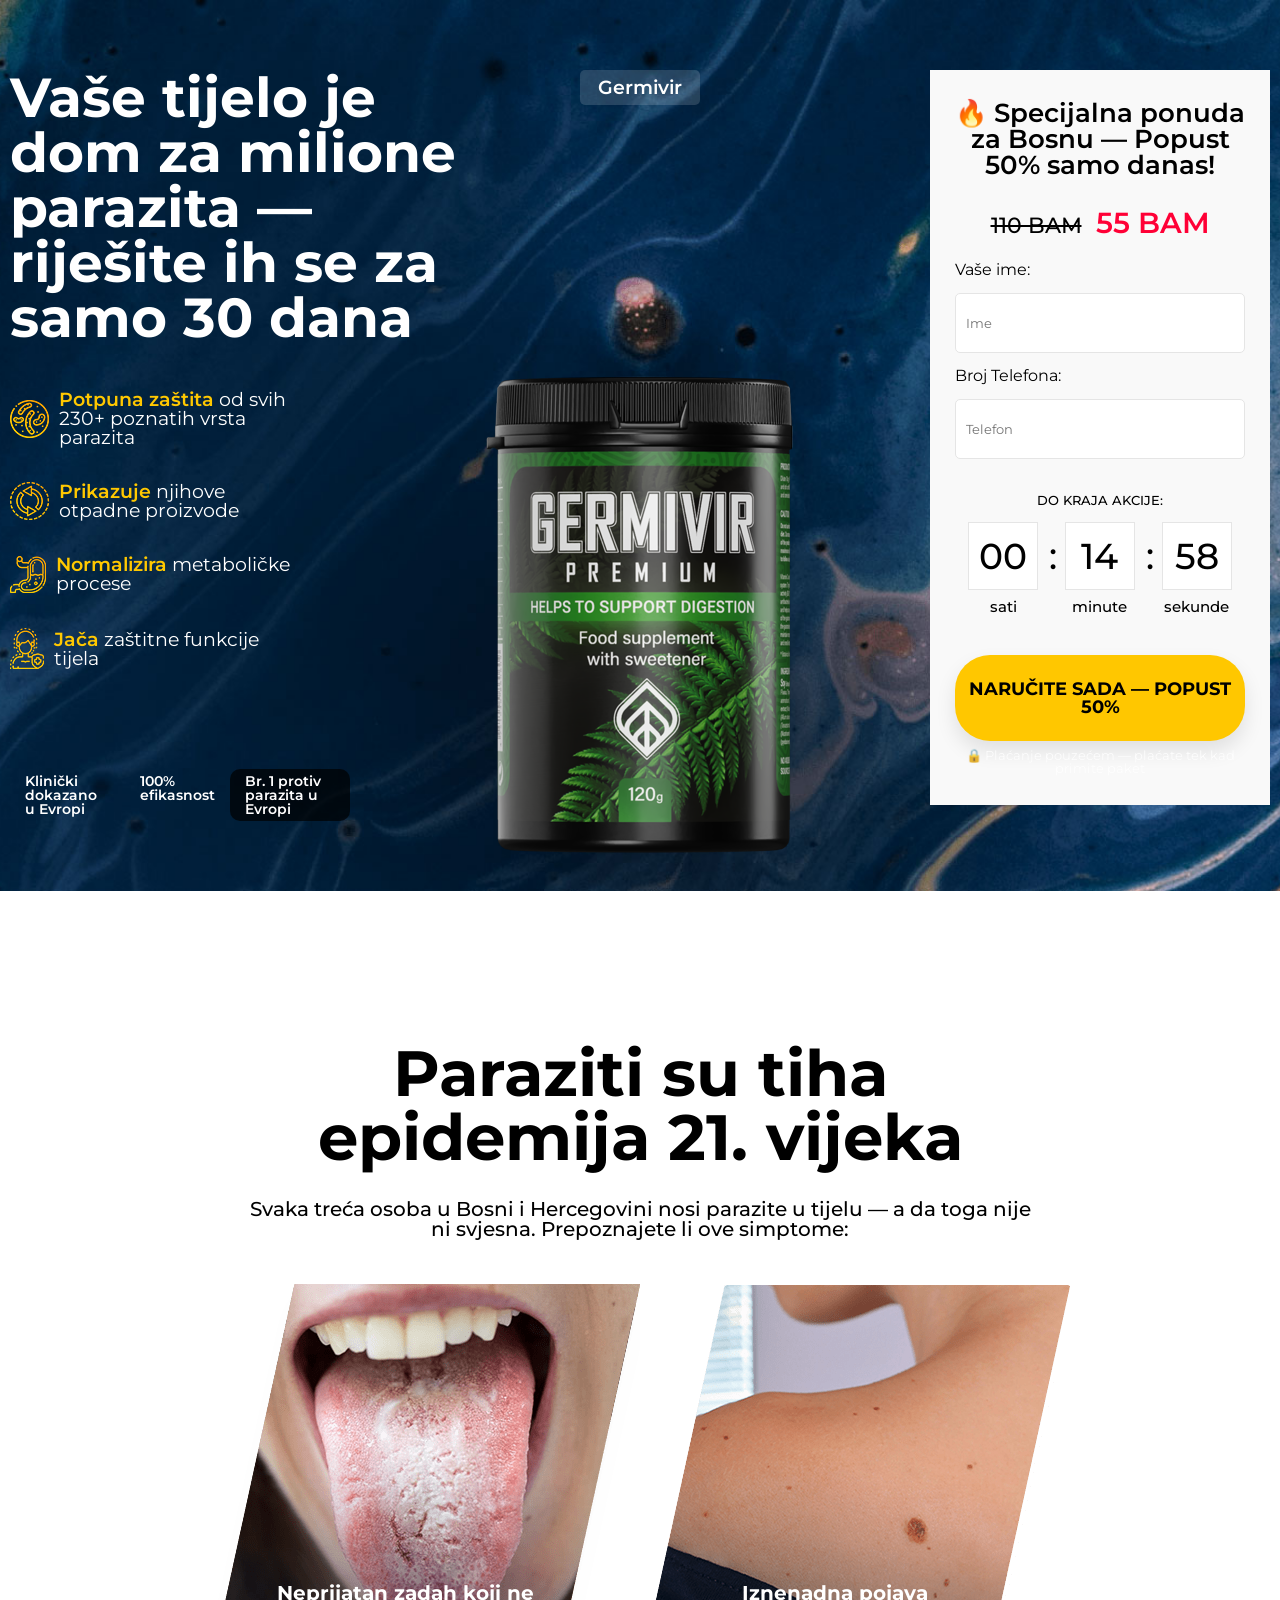
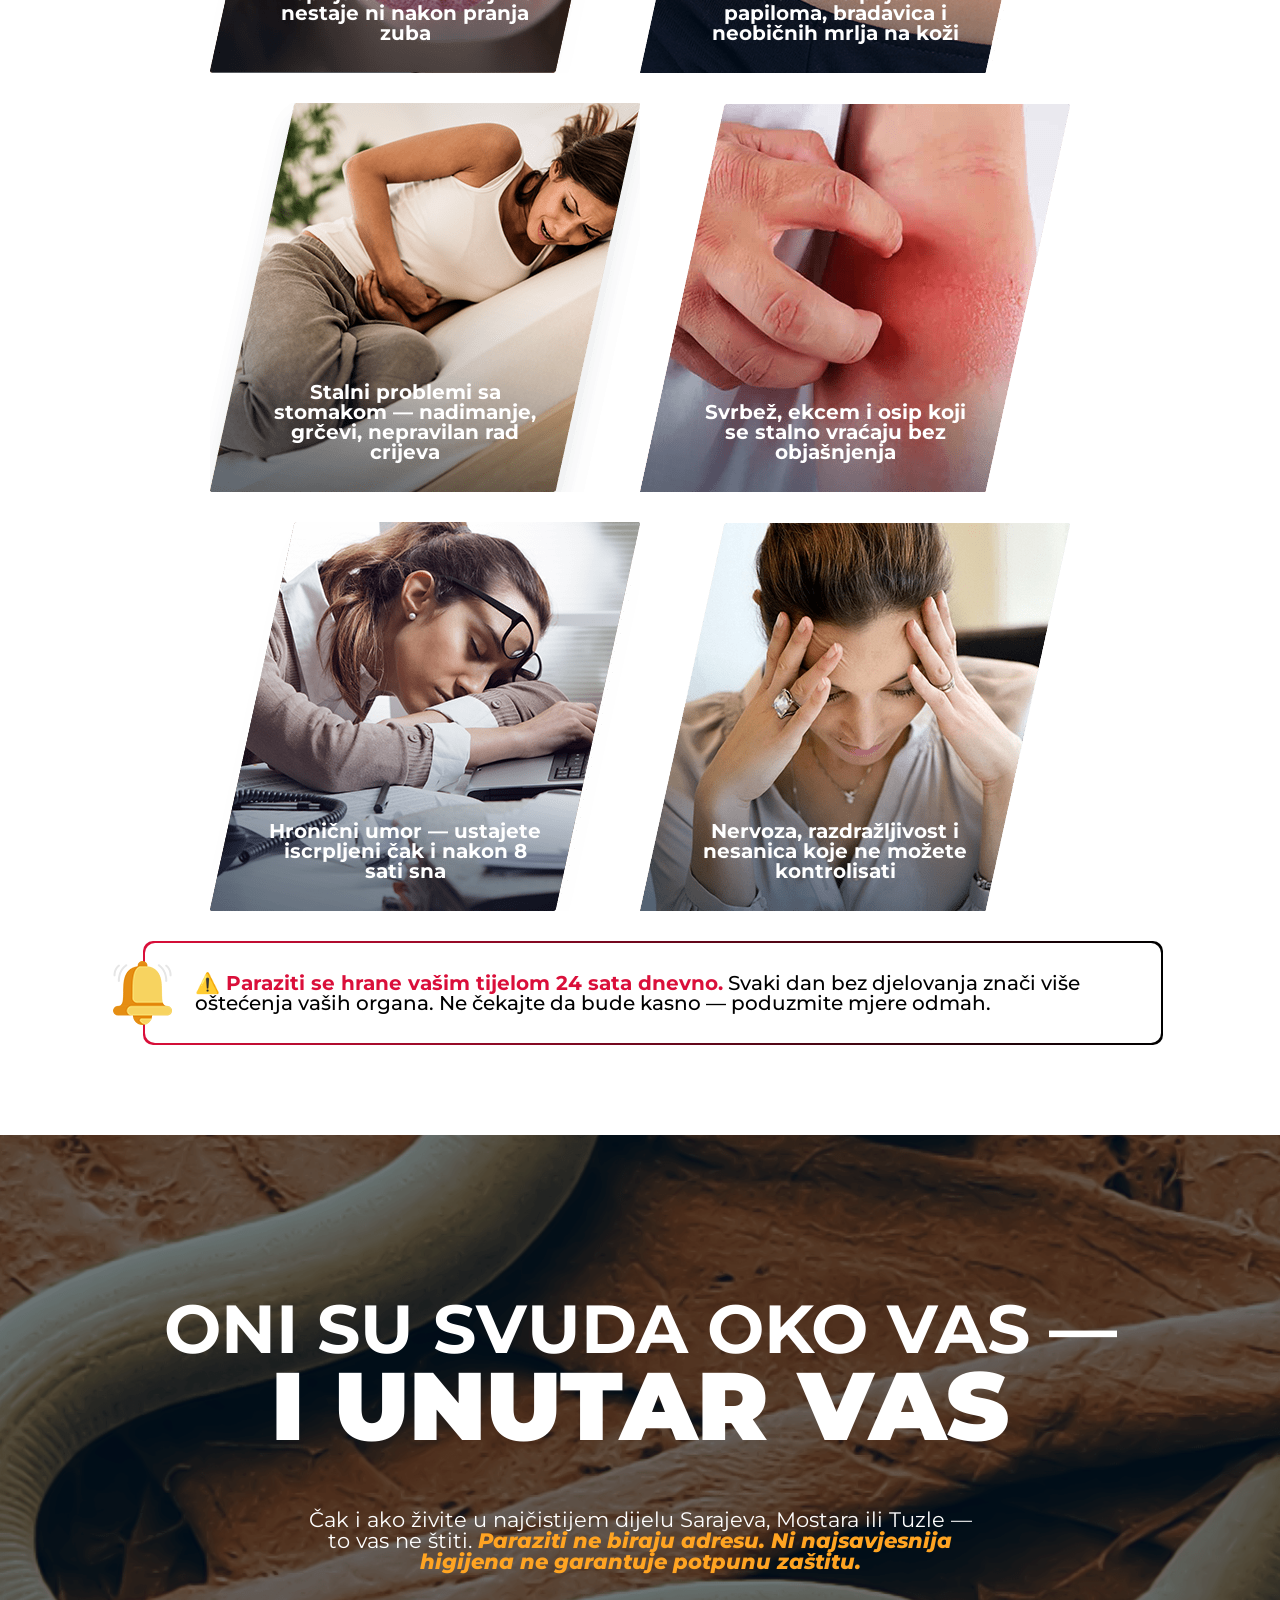
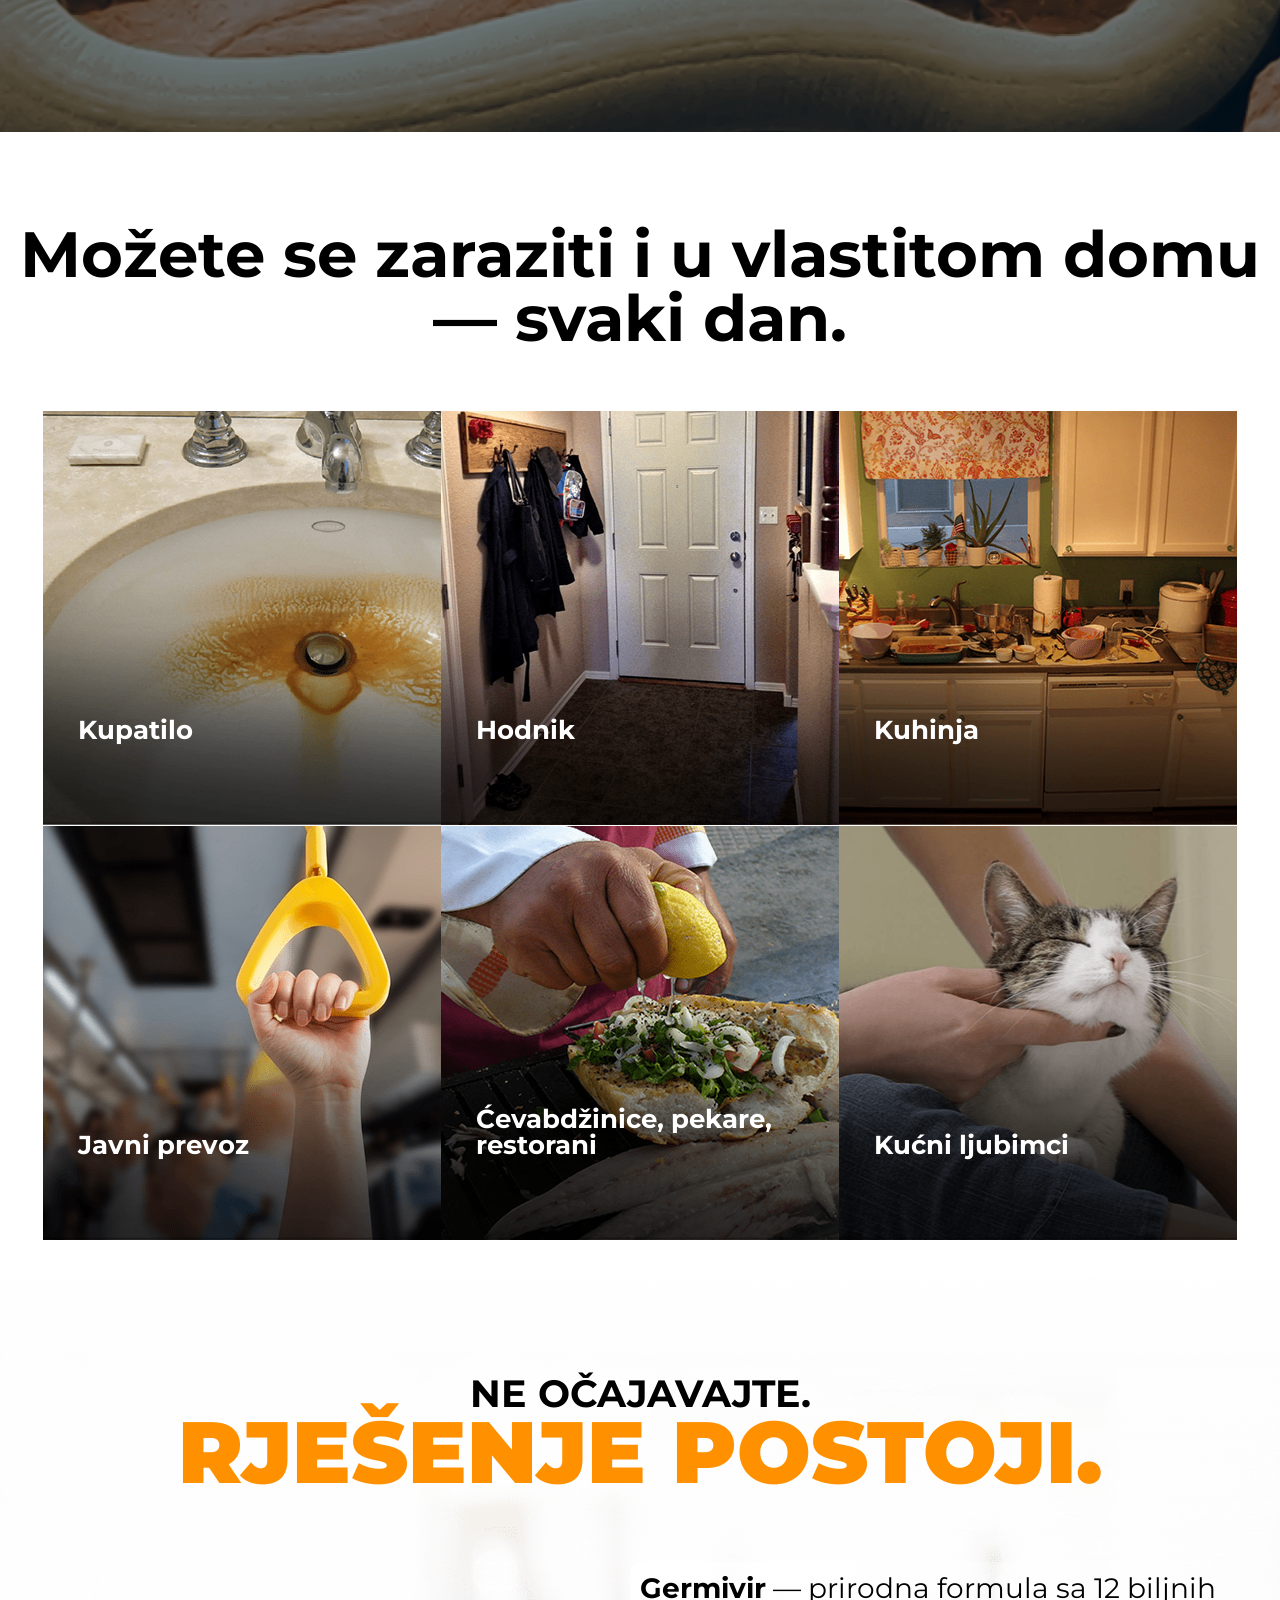
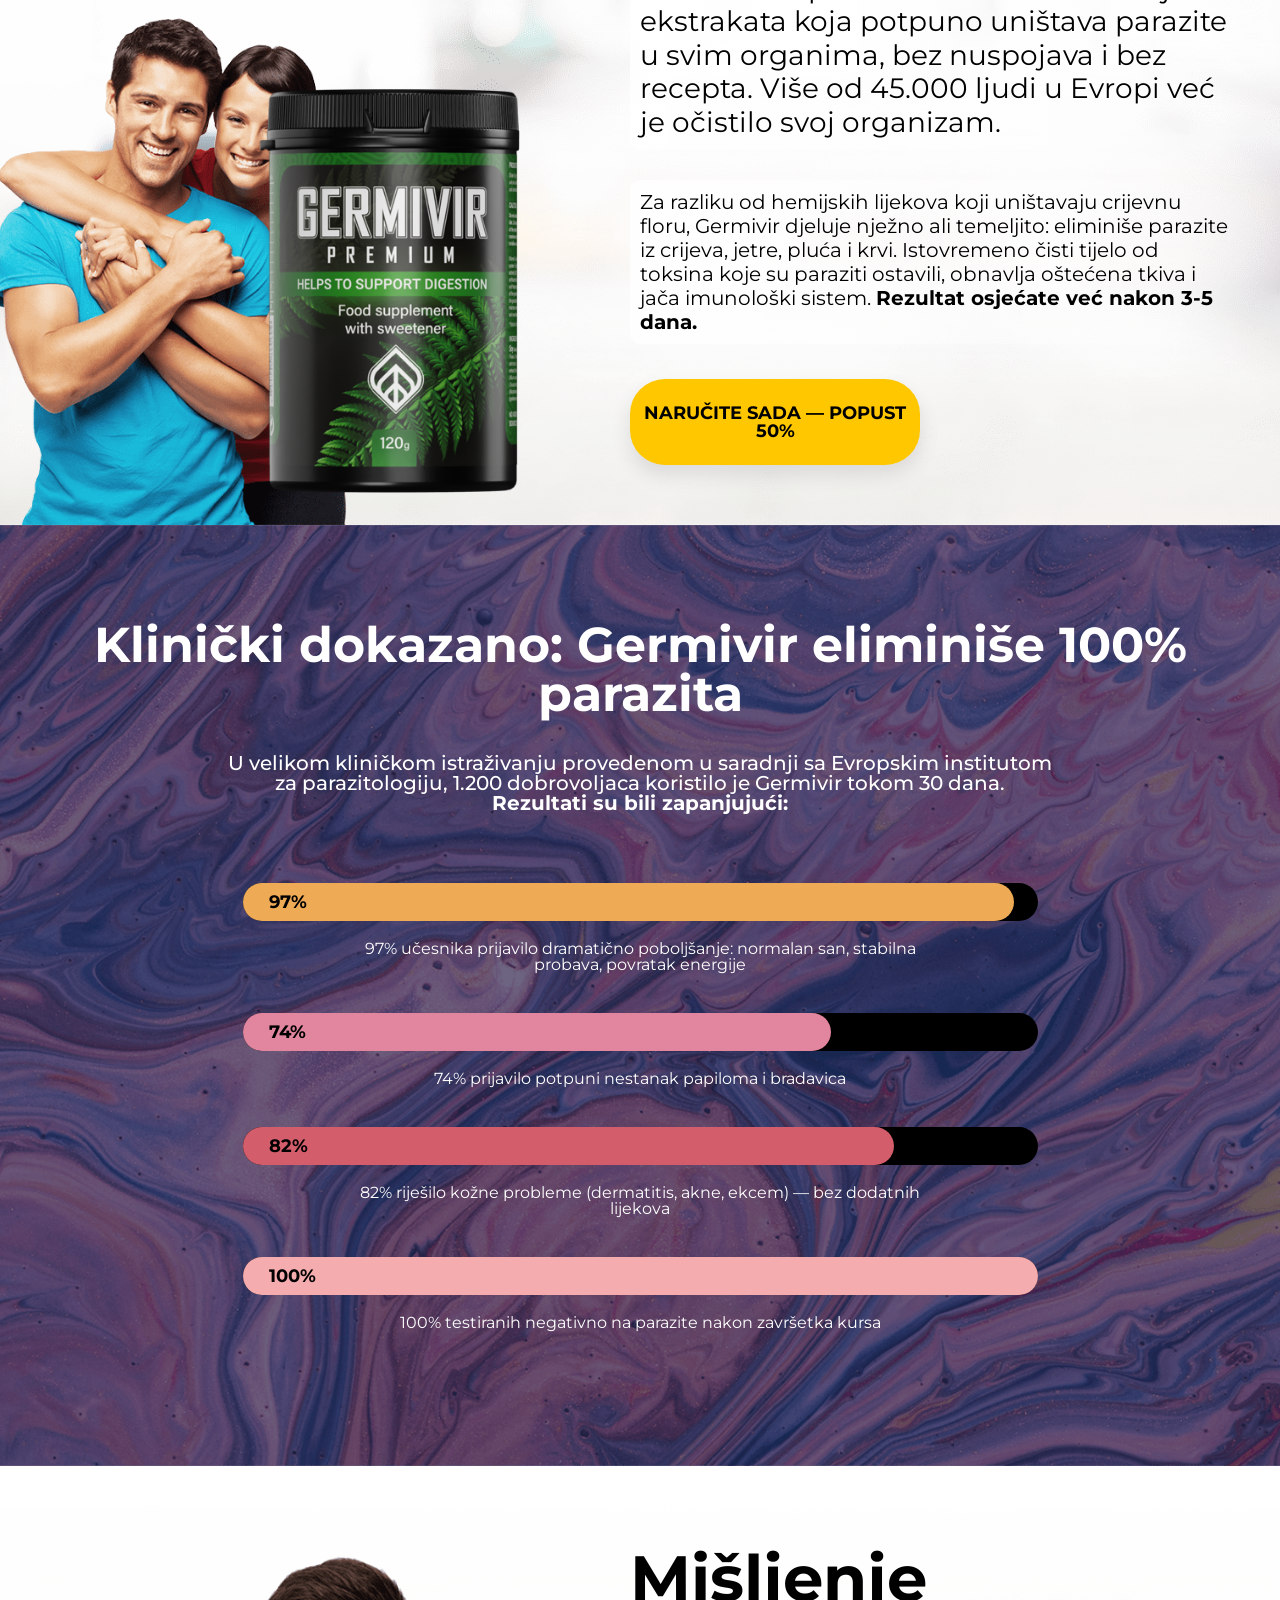
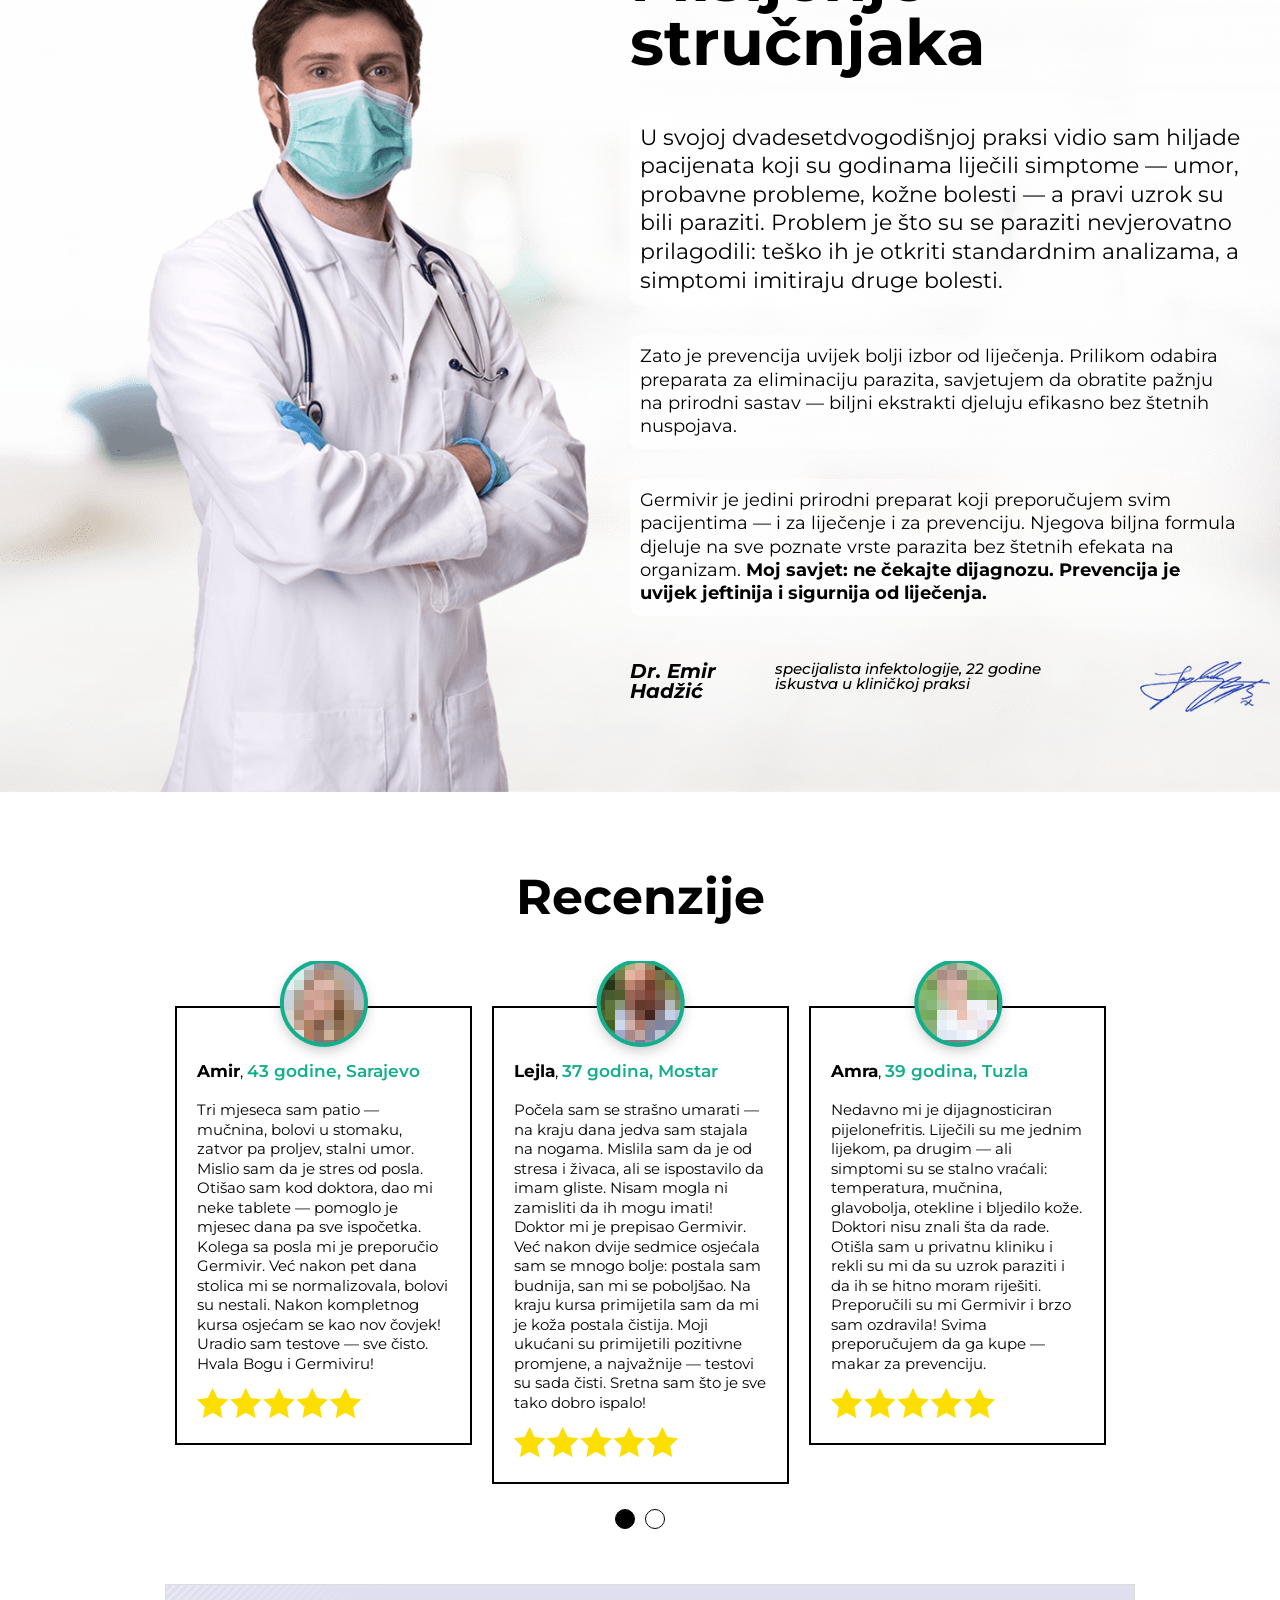
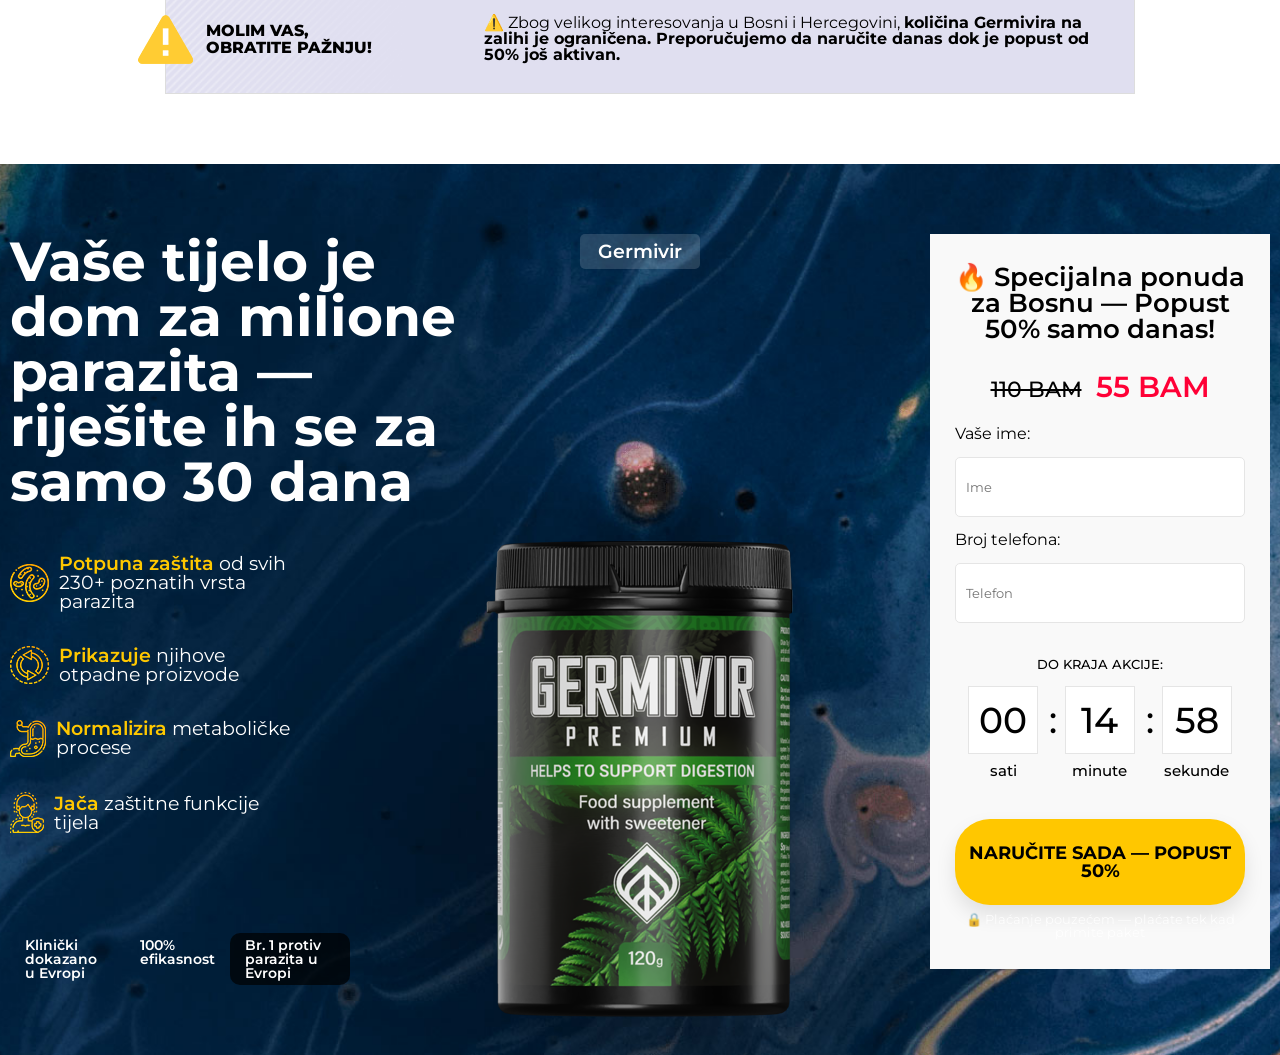
==== commit a47b5b90: "feat: otimizacao completa da copy para publico da Bosnia - gatilhos de venda, localizacao cultural, " ====
--- a/index.html
+++ b/index.html
@@ -1,10 +1,10 @@
-﻿<!DOCTYPE html>
-<html lang="hr">
+<!DOCTYPE html>
+<html lang="bs">
    <head>
       <meta charset="UTF-8">
       <meta name="viewport" content="width=device-width, user-scalable=no, initial-scale=1.0, maximum-scale=1.0, minimum-scale=1.0">
       <meta http-equiv="X-UA-Compatible" content="ie=edge">
-      <title>Germivir</title>
+      <title>Germivir — Prirodno čišćenje organizma od parazita | Bosna i Hercegovina</title>
       <link href="img/favicon.png" rel="shortcut icon" type="image/x-icon">
       <link rel="preconnect" href="https://fonts.googleapis.com">
       <link rel="preconnect" href="https://fonts.gstatic.com" crossorigin>
@@ -22,13 +22,13 @@
          <header class="order order-drop">
             <div class="container">
                <div class="order-left">
-                  <h1 class="order-title lt0">Sigurno i učinkovito uništavanje parazita u tijelu</h1>
+                  <h1 class="order-title lt0">Vaše tijelo je dom za milione parazita — riješite ih se za samo 30 dana</h1>
                   <div class="order-content">
                      <div class="order-lists">
                         <ul class="order-list">
                            <li class="orderList-item">
                               <img alt="" class="orderList-img" src="img/orderList-1.png"> 
-                              <p class="orderList-text lt1"> <span class="orderList-text_yellow">Prevencija </span> protiv svih vrsta parazita
+                              <p class="orderList-text lt1"> <span class="orderList-text_yellow">Potpuna zaštita </span> od svih 230+ poznatih vrsta parazita
                               </p>
                            </li>
                            <li class="orderList-item">
@@ -50,7 +50,7 @@
                               </p>
                            </li>
                         </ul>
-                        <div class="orderLeft-footer"> <span class="orderLeftFooter-text lt5">Ohrabreni rezultatima kliničkih ispitivanja</span><span class="orderLeftFooter-text lt6">100% efekt</span><span class="orderLeftFooter-text orderLeftFooter-text_bcDark lt7">Najbolje sredstvo protiv parazita</span> 
+                        <div class="orderLeft-footer"> <span class="orderLeftFooter-text lt5">Klinički dokazano u Evropi</span><span class="orderLeftFooter-text lt6">100% efikasnost</span><span class="orderLeftFooter-text orderLeftFooter-text_bcDark lt7">Br. 1 protiv parazita u Evropi</span> 
                         </div>
                      </div>
                      <div class="product-img"><img alt="" src="img/product.png"></div>
@@ -58,7 +58,7 @@
                </div>
                <div class="order-right">
                   <form action="/land/order" class="order-form order_form al-form" method="post">
-                     <h3 class="orderForm-title lt8">Naručite odmah s popustom od 50%</h3>
+                     <h3 class="orderForm-title lt8">🔥 Specijalna ponuda za Bosnu — Popust 50% samo danas!</h3>
                      <div class="orderForm-prices"> <span class="old-price lt9 price_old al-cost-promo">&euro;</span> <span class="new-price lt10 price_main al-cost">&euro;</span> </div>
                      <div class="orderForm-inputs">
                         <label class="orderForm-label lt11" style="display: none;">Zemlja:</label> 
@@ -76,43 +76,43 @@
                         <h4 class="counter-title lt15">Do kraja akcije:</h4>
                         <span class="counter-item counter-item_hours">00</span><span class="counter-item counter-item_minutes">14</span><span class="counter-item counter-item_seconds">44</span> 
                      </div>
-                     <button type="submit" class="orderForm-btn lt16">NARUČITI</button> 
+                     <button type="submit" class="orderForm-btn lt16">NARUČITE SADA — POPUST 50%</button>
+                      <p style="text-align:center; margin-top:8px; font-size:13px; color:#fff; opacity:0.85;">🔒 Plaćanje pouzećem — plaćate tek kad primite paket</p>
                   </form>
                </div>
             </div>
          </header>
          <section class="pest">
             <div class="container">
-               <h2 class="pest-title lt17">Paraziti su pošast 21. stoljeća</h2>
-               <span class="pest-subTitle lt18">Priznajte, čini vam se da se svatko može zaraziti, samo ne vi? Provjerite imate li
-               glavne simptome infekcije:</span> 
+               <h2 class="pest-title lt17">Paraziti su tiha epidemija 21. vijeka</h2>
+               <span class="pest-subTitle lt18">Svaka treća osoba u Bosni i Hercegovini nosi parazite u tijelu — a da toga nije ni svjesna. Prepoznajete li ove simptome:</span> 
                <div class="pest-blocks">
                   <div class="row justify">
                      <div class="pest-item pest-item_first pest-item-1">
-                        <p class="pest-text lt19">Loš zadah, plak na jeziku</p>
+                        <p class="pest-text lt19">Neprijatan zadah koji ne nestaje ni nakon pranja zuba</p>
                      </div>
                      <div class="pest-item pest-item_middle pest-item-2">
-                        <p class="pest-text lt20">Probavni problemi (proljev, proljev, zatvor)</p>
+                        <p class="pest-text lt20">Stalni problemi sa stomakom — nadimanje, grčevi, nepravilan rad crijeva</p>
                      </div>
                      <div class="pest-item pest-item-3">
-                        <p class="pest-text lt21">Brzi umor, stalni umor</p>
+                        <p class="pest-text lt21">Hronični umor — ustajete iscrpljeni čak i nakon 8 sati sna</p>
                      </div>
                   </div>
                   <div class="row">
                      <div class="pest-item pest-item-4">
-                        <p class="pest-text lt22">Obilje papiloma i madeža</p>
+                        <p class="pest-text lt22">Iznenadna pojava papiloma, bradavica i neobičnih mrlja na koži</p>
                      </div>
                      <div class="pest-item pest-item_middle pest-item-5">
-                        <p class="pest-text lt23">Dermatitis, ekcem, osip</p>
+                        <p class="pest-text lt23">Svrbež, ekcem i osip koji se stalno vraćaju bez objašnjenja</p>
                      </div>
                      <div class="pest-item pest-item_last pest-item-6">
-                        <p class="pest-text lt24">Razdražljivost, nervoza, loš san</p>
+                        <p class="pest-text lt24">Nervoza, razdražljivost i nesanica koje ne možete kontrolisati</p>
                      </div>
                   </div>
                </div>
                <div class="notice notice_border">
                   <div class="notice_bg-white">
-                     <p class="notice-text lt25"> <span class="notice-text_red">Pravovremene metode obnove tijela ključ su dobrog zdravlja.</span> Ako nađete bilo koji od ovih znakova, poduzmite mjere što je prije moguće.
+                     <p class="notice-text lt25"> <span class="notice-text_red">⚠️ Paraziti se hrane vašim tijelom 24 sata dnevno.</span> Svaki dan bez djelovanja znači više oštećenja vaših organa. Ne čekajte da bude kasno — poduzmite mjere odmah.
                      </p>
                   </div>
                </div>
@@ -120,52 +120,44 @@
          </section>
          <section class="everywhere">
             <div class="container">
-               <h2 class="everywhere-title lt26">Oni žive <span
-                  class="everywhere-title_big">svugdje</span> </h2>
-               <p class="everywhere-text lt27">Temeljita higijena, pedantna priprema hrane, pa čak i odbijanje posjeta
-                  turističkim zemljama <span class="everywhere-text_orange"> ne garantiraju vam potpunu zaštitu od zaraze
-                  parazitima.</span> 
+               <h2 class="everywhere-title lt26">Oni su svuda oko vas — <span
+                  class="everywhere-title_big">i unutar vas</span> </h2>
+               <p class="everywhere-text lt27">Čak i ako živite u najčistijem dijelu Sarajeva, Mostara ili Tuzle — to vas ne štiti. <span class="everywhere-text_orange">Paraziti ne biraju adresu. Ni najsavjesnija higijena ne garantuje potpunu zaštitu.</span> 
                </p>
             </div>
          </section>
          <section class="every2">
             <div class="container">
-               <h2 class="every2-title lt28">Možete se zaraziti i u vlastitom domu.</h2>
+               <h2 class="every2-title lt28">Možete se zaraziti i u vlastitom domu — svaki dan.</h2>
                <div class="every2-block">
                   <div class="every2Block-item every2Block-item1">
-                     <h3 class="every2Item-title lt29">Kupaonica</h3>
-                     <p class="every2Item-text lt30">Najprljavije mjesto u kući. Tamo operete ruke nakon ulice, tamo ispirete
-                        prašinu i prljavštinu s tijela - zajedno s česticama parazita. 78% njih ne uništava sapun.
+                     <h3 class="every2Item-title lt29">Kupatilo</h3>
+                     <p class="every2Item-text lt30">Vaše kupatilo je leglo parazita. Svaki put kad operete ruke, čestice ostaju na površinama. <strong>78% parazita preživljava sapun.</strong>
                      </p>
                   </div>
                   <div class="every2Block-item every2Block-item2">
                      <h3 class="every2Item-title lt31">Hodnik</h3>
-                     <p class="every2Item-text lt32">Na potplat cipela donosimo kući mikroskopske ličinke helminta. Stavljamo
-                        cipele na policu i koračamo tamo gdje su paraziti možda upravo i ostali.
+                     <p class="every2Item-text lt32">Na đonovima cipela donosite kući hiljade mikroskopskih jajašaca helminta — sa ulice, sa posla, iz škole vaše djece.
                      </p>
                   </div>
                   <div class="every2Block-item every2Block-item3">
                      <h3 class="every2Item-title lt33">Kuhinja</h3>
-                     <p class="every2Item-text lt34">Dok perete meso, povrće i voće u sudoperu, nevidljivi ubojice šire se
-                        zajedno s njima u spreju. Samo ih klor, koji nije kompatibilan s hranom, može trenutno uništiti.
+                     <p class="every2Item-text lt34">Dok pripremate hranu, nevidljivi paraziti se šire vodom i parom. <strong>Jedino što ih trenutno ubija je hlor — a njega ne možete staviti u hranu.</strong>
                      </p>
                   </div>
                   <div class="every2Block-item every2Block-item4">
-                     <h3 class="every2Item-title lt35">Javni prijevoz</h3>
-                     <p class="every2Item-text lt36">Nikad ne znate koliko je ljudi držalo isti rukohvat prije vas. Uz otiske, na
-                        njima se najčešće ostavljaju jaja crva.
+                     <h3 class="every2Item-title lt35">Javni prevoz</h3>
+                     <p class="every2Item-text lt36">Tramvaj, autobus, taksi — svaka ručka, svako sjedište nosi tragove od stotina ljudi. <strong>Jaja crva preživljavaju danima na površinama.</strong>
                      </p>
                   </div>
                   <div class="every2Block-item every2Block-item5">
-                     <h3 class="every2Item-title lt37">Kafići, restorani, "ulična"hrana</h3>
-                     <p class="every2Item-text lt38">Kvaliteta kuhane hrane izvan kuće ne može se nadgledati. Svugdje se moraju
-                        poštivati sanitarni standardi, ali ih je nemoguće kontrolirati.
+                     <h3 class="every2Item-title lt37">Ćevabdžinice, pekare, restorani</h3>
+                     <p class="every2Item-text lt38">Koliko god bili čisti, <strong>nemoguće je kontrolisati svaku ruku koja je dodirnula vašu hranu.</strong> Sanitarni standardi postoje, ali ko ih stvarno provjerava?
                      </p>
                   </div>
                   <div class="every2Block-item every2Block-item6">
                      <h3 class="every2Item-title lt39">Kućni ljubimci</h3>
-                     <p class="every2Item-text lt40">Kućni ljubimci nose preko milijun jajašaca i cista u tijelu i na površini
-                        tijela. Loša higijena često može dovesti do ozbiljnih bolesti kod ljudi.
+                     <p class="every2Item-text lt40">Vaš pas ili mačka nose <strong>preko milion jajašaca parazita</strong> na dlaci i u tijelu. Jedan zagrljaj je dovoljan za zarazu.
                      </p>
                   </div>
                </div>
@@ -173,33 +165,27 @@
          </section>
          <section class="rescue">
             <div class="container">
-               <h2 class="rescue-title lt41">Ne žurite u očaj.<span
-                  class="rescue-title_big">Postoji spas.</span> </h2>
+               <h2 class="rescue-title lt41">Ne očajavajte.<span
+                  class="rescue-title_big">Rješenje postoji.</span> </h2>
                <div class="rescue-mobile">
                   <div class="rescue-blockImg"><img alt="" class="rescue-people" src="img/people.png"></div>
                   <div class="product-img"><img alt="" class="rescue-product" src="img/product.png"></div>
                </div>
                <div class="product-img"><img alt="" class="rescue-product" src="img/product.png"></div>
                <div class="rescue-block">
-                  <p class="rescue-text rescue-text_big lt42">Germivir – to je sigurna i učinkovita kombinacija biljnih ekstrakata
-                     koja negativno utječe na vitalnu aktivnost parazita.
+                  <p class="rescue-text rescue-text_big lt42"><strong>Germivir</strong> — prirodna formula sa 12 biljnih ekstrakata koja potpuno uništava parazite u svim organima, bez nuspojava i bez recepta. Više od 45.000 ljudi u Evropi već je očistilo svoj organizam.
                   </p>
-                  <p class="rescue-text lt43">Potičući procese mokrenja, lučenja žuči i probave općenito, Germivir pomaže riješiti
-                     helminte koji nisu samo u lumenu crijeva, već i u drugim organima, odakle ih je izuzetno teško izbaciti
-                     tradicionalnim metodama. Blagi laksativni učinak sredstva doprinosi ne samo eliminaciji parazita, već i općoj detoksikaciji organizma od otpadnih tvari crva, lamblia i drugih vrsta.
+                  <p class="rescue-text lt43">Za razliku od hemijskih lijekova koji uništavaju crijevnu floru, Germivir djeluje nježno ali temeljito: eliminiše parazite iz crijeva, jetre, pluća i krvi. Istovremeno čisti tijelo od toksina koje su paraziti ostavili, obnavlja oštećena tkiva i jača imunološki sistem. <strong>Rezultat osjećate već nakon 3-5 dana.</strong>
                   </p>
-                  <a href="#order_form" class="orderForm-btn lt44">NARUČITI</a> 
+                  <a href="#order_form" class="orderForm-btn lt44">NARUČITE SADA — POPUST 50%</a> 
                </div>
             </div>
          </section>
          <section class="effect">
             <div class="container">
-               <h2 class="effect-title lt58">Učinkovitost Germivir dokazana je kliničkim
-                  studijama
+               <h2 class="effect-title lt58">Klinički dokazano: Germivir eliminiše 100% parazita
                </h2>
-               <p class="effect-text lt59">Skupina ljudi s pritužbama različitog podrijetla sudjelovala je u dobrovoljnom
-                  istraživanju. 98% ispitanika pokazalo je razne vrste invazija u tijelu. Stručnjaci Istraživačkog instituta za parazitologiju u Europi preporučuju korištenje Germivira. <span class="effect-text_bold">Rezultati se
-                  dobivaju na temelju primanja na tečaj Germivir.</span> 
+               <p class="effect-text lt59">U velikom kliničkom istraživanju provedenom u saradnji sa Evropskim institutom za parazitologiju, 1.200 dobrovoljaca koristilo je Germivir tokom 30 dana. <span class="effect-text_bold">Rezultati su bili zapanjujući:</span> 
                </p>
                <div class="effect-block">
                   <div class="effect-item">
@@ -207,8 +193,7 @@
                         <div class="scale-bg scale_yellow"></div>
                         <span class="scale-text lt60">97%</span> 
                      </div>
-                     <p class="effectItem-text lt61">97% sudionika primijetilo je značajno poboljšanje dobrobiti, normalizaciju
-                        sna i stabilnu stolicu 
+                     <p class="effectItem-text lt61">97% učesnika prijavilo dramatično poboljšanje: normalan san, stabilna probava, povratak energije
                      </p>
                   </div>
                   <div class="effect-item">
@@ -216,15 +201,14 @@
                         <div class="scale-bg scale_pink"></div>
                         <span class="scale-text lt62">74%</span> 
                      </div>
-                     <p class="effectItem-text lt63">74% prijavilo je nestanak papiloma</p>
+                     <p class="effectItem-text lt63">74% prijavilo potpuni nestanak papiloma i bradavica</p>
                   </div>
                   <div class="effect-item">
                      <div class="scale">
                         <div class="scale-bg scale_red"></div>
                         <span class="scale-text lt64">82%</span> 
                      </div>
-                     <p class="effectItem-text lt65">82% se riješilo kožnih problema (neurodermatitis, dermatitis, akne i osip na
-                        koži itd.)
+                     <p class="effectItem-text lt65">82% riješilo kožne probleme (dermatitis, akne, ekcem) — bez dodatnih lijekova
                      </p>
                   </div>
                   <div class="effect-item">
@@ -232,7 +216,7 @@
                         <div class="scale-bg scale_lightPink"></div>
                         <span class="scale-text lt66">100%</span> 
                      </div>
-                     <p class="effectItem-text lt67">100% negativan test na parazite u njihovim tijelima</p>
+                     <p class="effectItem-text lt67">100% testiranih negativno na parazite nakon završetka kursa</p>
                   </div>
                </div>
             </div>
@@ -241,18 +225,13 @@
             <div class="container">
                <div class="spec-block">
                   <h2 class="spec-title lt68"><img alt="" class="doctor-mobile"
-                     src="img/doctor-mobile.png">Komentar specijalista</h2>
-                  <p class="spec-text spec-text_big lt69">Parazitske infekcije pošast su
-                     21. stoljeća. Štetni mikroorganizmi prilagodili su se preživljavanju u bilo kojim uvjetima. Prilično ih je
-                     teško prepoznati u analizama, simptomi infekcije slični su drugim bolestima. Najgore je što je godinama
-                     moguće liječiti bolest koja će se ponoviti ili čak umrijeti: liječiti je i ne znati koji je uzrok parazita.
+                     src="img/doctor-mobile.png">Mišljenje stručnjaka</h2>
+                  <p class="spec-text spec-text_big lt69">U svojoj dvadesetdvogodišnjoj praksi vidio sam hiljade pacijenata koji su godinama liječili simptome — umor, probavne probleme, kožne bolesti — a pravi uzrok su bili paraziti. Problem je što su se paraziti nevjerovatno prilagodili: teško ih je otkriti standardnim analizama, a simptomi imitiraju druge bolesti.
                   </p>
-                  <p class="spec-text lt70">Zato je prevencija najbolja mjera za suzbijanje
-                     štetočina. Prilikom odabira proizvoda za uklanjanje parazitskih infekcija i za prevenciju, savjetujem vam da obratite pozornost na prirodni sastav sastojaka biljnog podrijetla.
+                  <p class="spec-text lt70">Zato je prevencija uvijek bolji izbor od liječenja. Prilikom odabira preparata za eliminaciju parazita, savjetujem da obratite pažnju na prirodni sastav — biljni ekstrakti djeluju efikasno bez štetnih nuspojava.
                   </p>
-                  <p class="spec-text lt71">Među njima, Germivir se pokazao najučinkovitijim i najsigurnijim za ljudski organizam. Preporučam ga svim pacijentima s najmanjom sumnjom na parazitsku infekciju i onima kojima je već dijagnosticirana. Što prije primijetite probleme sa svojim zdravljem i poduzmete mjere, manja je vjerojatnost da ćete razviti nepovratne komplikacije.</p>
-                  <div class="spec-footer"><span class="spec-name lt72">Ante Šemen</span><span class="spec-prof lt73">profesor,
-                     doktor medicinskih znanosti, doktor zaraznih bolesti najviše kvalifikacijske kategorije </span><img alt="" class="spec-sign" src="img/sign.png">
+                  <p class="spec-text lt71">Germivir je jedini prirodni preparat koji preporučujem svim pacijentima — i za liječenje i za prevenciju. Njegova biljna formula djeluje na sve poznate vrste parazita bez štetnih efekata na organizam. <strong>Moj savjet: ne čekajte dijagnozu. Prevencija je uvijek jeftinija i sigurnija od liječenja.</strong></p>
+                  <div class="spec-footer"><span class="spec-name lt72">Dr. Emir Hadžić</span><span class="spec-prof lt73">specijalista infektologije, 22 godine iskustva u kliničkoj praksi</span><img alt="" class="spec-sign" src="img/sign.png">
                   </div>
                </div>
             </div>
@@ -263,40 +242,35 @@
                <div class="slider">
                   <div class="slider-item">
                      <img src="img/slider-1.png" alt="" class="slider-avatar"> 
-                     <p class="slider-info lt75"> <span class="slider-name">Danis</span>, <span class="slider-age">43
-                        godina</span> 
-                     </p>
-                     <p class="slider-text lt76">Cijeli život zanemarivao sam higijenu i nisam poznavao nevolje, sve dok mi neki
-                        paraziti nisu ušli u tijelo. Tri mjeseca bilo mi je mučno, trpio me trbuh, zatvor i proljev su se
-                        izmjenjivali. Uz to, stalna slabost i poremećen san. Otišao sam liječniku, popio neke tablete - pomoglo je
-                        mjesec dana. Onda sve ispočetka. Liječnik kojeg sam poznavao savjetovao je tečaj Germivir. U prvim danima
-                        stolica je postala normalna, a bolovi u trbuhu postali su rijetki. Nakon tečaja osjećala sam se kao
-                        preporođena! Prošli testovi za svaki slučaj - tijelo je čisto.
+                     <p class="slider-info lt75"> <span class="slider-name">Amir</span>, <span class="slider-age">43
+                        godine, Sarajevo</span> 
+                     </p>
+                     <p class="slider-text lt76">Tri mjeseca sam patio — mučnina, bolovi u stomaku, zatvor pa proljev, stalni umor. Mislio sam da je stres od posla. Otišao sam kod doktora, dao mi neke tablete — pomoglo je mjesec dana pa sve ispočetka. Kolega sa posla mi je preporučio Germivir. Već nakon pet dana stolica mi se normalizovala, bolovi su nestali. Nakon kompletnog kursa osjećam se kao nov čovjek! Uradio sam testove — sve čisto. Hvala Bogu i Germiviru!
                      </p>
                      <img src="img/stars.png" alt="" class="stars"> 
                   </div>
                   <div class="slider-item">
                      <img src="img/slider-2.png" alt="" class="slider-avatar"> 
-                     <p class="slider-info lt77"> <span class="slider-name">Nirvana</span>, <span class="slider-age">37
-                        godina</span> 
-                     </p>
-                     <p class="slider-text lt78">Prije 2 mjeseca počeo sam se jako umarati. Na kraju dana bio sam gotovo iscrpljen. Mislila sam da je to zbog stresa ili živaca, ali se pokazalo da imam gliste. Nisam mogao ni zamisliti da ih mogu imati. Liječnik mi je prepisao Germivir. Dva tjedna kasnije osjećao sam se puno bolje: postao sam budniji, san mi se poboljšao. Na kraju cijelog tečaja primijetila sam da mi je koža postala čistija i san se poboljšao. Moji su rođaci također primijetili pozitivne promjene, a što je najvažnije, moji testovi su sada čisti. Sretna sam što je sve tako dobro ispalo!</p>
+                     <p class="slider-info lt77"> <span class="slider-name">Lejla</span>, <span class="slider-age">37
+                        godina, Mostar</span> 
+                     </p>
+                     <p class="slider-text lt78">Počela sam se strašno umarati — na kraju dana jedva sam stajala na nogama. Mislila sam da je od stresa i živaca, ali se ispostavilo da imam gliste. Nisam mogla ni zamisliti da ih mogu imati! Doktor mi je prepisao Germivir. Već nakon dvije sedmice osjećala sam se mnogo bolje: postala sam budnija, san mi se poboljšao. Na kraju kursa primijetila sam da mi je koža postala čistija. Moji ukućani su primijetili pozitivne promjene, a najvažnije — testovi su sada čisti. Sretna sam što je sve tako dobro ispalo!</p>
                      <img src="img/stars.png" alt="" class="stars"> 
                   </div>
                   <div class="slider-item">
                      <img src="img/slider-3.png" alt="" class="slider-avatar"> 
-                     <p class="slider-info lt79"> <span class="slider-name">Emela</span>, <span class="slider-age">39
-                        godina</span> 
-                     </p>
-                     <p class="slider-text lt80">Kako se pokazalo, paraziti mogu uzrokovati prilično ozbiljne bolesti. Nedavno mi je dijagnosticiran pijelonefritis. Prvo su liječeni jednim preparatom, a zatim im je propisan drugi kompleks. Ali to je privremeno ublažilo simptome, a onda su se vratili: groznica, mučnina, trajna glavobolja, oteklina i bljedilo kože. Liječnici su slegnuli ramenima i otišao sam u privatnu kliniku. Rečeno mi je da je to zbog parazita i da ih se hitno treba riješiti. Savjetovali su mi da počnem koristiti Germivir, nakon čega sam brzo ozdravio! Za prevenciju bi ga svi trebali kupiti.</p>
+                     <p class="slider-info lt79"> <span class="slider-name">Amra</span>, <span class="slider-age">39
+                        godina, Tuzla</span> 
+                     </p>
+                     <p class="slider-text lt80">Nedavno mi je dijagnosticiran pijelonefritis. Liječili su me jednim lijekom, pa drugim — ali simptomi su se stalno vraćali: temperatura, mučnina, glavobolja, otekline i bljedilo kože. Doktori nisu znali šta da rade. Otišla sam u privatnu kliniku i rekli su mi da su uzrok paraziti i da ih se hitno moram riješiti. Preporučili su mi Germivir i brzo sam ozdravila! Svima preporučujem da ga kupe — makar za prevenciju.</p>
                      <img src="img/stars.png" alt="" class="stars"> 
                   </div>
                   <div class="slider-item">
                      <img src="img/slider-4.png" alt="" class="slider-avatar"> 
-                     <p class="slider-info lt81"> <span class="slider-name">Stjepan</span>, <span class="slider-age">45
-                        godina</span> 
-                     </p>
-                     <p class="slider-text lt82">Muškarac star 45 godina u posljednje dvije godine boluje od perzistentne angine pektoris. Saznao sam da se to znanstveno zove tonzilitis. Slučajevi poput mog se smatraju kroničnim. Promijenio sam nekoliko liječnika i mnogo, mnogo režima liječenja. Znate, uz često korištenje antibiotika, osjećao sam se jako loše. Dodajte stomatitis. Tada sam imao sreću posjetiti normalnog liječnika, vidio je prisutnost parazitske infestacije i preporučio Germivir. Meni je pomoglo, od tada nisam bio bolestan. Za profilaksu ga koristim jednom godišnje.</p>
+                     <p class="slider-info lt81"> <span class="slider-name">Kenan</span>, <span class="slider-age">45
+                        godina, Zenica</span> 
+                     </p>
+                     <p class="slider-text lt82">Dvije godine sam patio od upornog tonzilitisa — hroničnog. Mijenjao sam doktore, probao bezbroj terapija. Od stalnih antibiotika osjećao sam se užasno, dobio sam i stomatitis. Onda sam konačno naišao na normalnog doktora koji je otkrio parazitsku infekciju i preporučio Germivir. Pomoglo mi je, od tada nisam bio bolestan. Sada ga koristim jednom godišnje za prevenciju — sigurnost je na prvom mjestu.</p>
                      <img src="img/stars.png" alt="" class="stars"> 
                   </div>
                </div>
@@ -304,21 +278,21 @@
                   <div class="alarm-left">
                      <h3 class="alarm-title lt83">MOLIM VAS,<br>OBRATITE PAŽNJU!</h3>
                   </div>
-                  <div class="alarm-right lt84">Broj paketa s Germivir potreban za željeni rezultat, <span
-                     class="alarm-bold">određuje se pojedinačno i u nekim se slučajevima može povećati. </span> </div>
+                  <div class="alarm-right lt84">⚠️ Zbog velikog interesovanja u Bosni i Hercegovini, <span
+                     class="alarm-bold">količina Germivira na zalihi je ograničena. Preporučujemo da naručite danas dok je popust od 50% još aktivan.</span> </div>
                </div>
             </div>
          </section>
          <section class="foot order">
             <div class="container">
                <div class="order-left1">
-                  <h1 class="order-title lt85">Sigurno i učinkovito uništavanje parazita u tijelu</h1>
+                  <h1 class="order-title lt85">Vaše tijelo je dom za milione parazita — riješite ih se za samo 30 dana</h1>
                   <div class="order-content">
                      <div class="order-lists">
                         <ul class="order-list">
                            <li class="orderList-item">
                               <img alt="" class="orderList-img" src="img/orderList-1.png"> 
-                              <p class="orderList-text lt86"> <span class="orderList-text_yellow">Prevencija </span> protiv svih vrsta parazita
+                              <p class="orderList-text lt86"> <span class="orderList-text_yellow">Potpuna zaštita </span> od svih 230+ poznatih vrsta parazita
                               </p>
                            </li>
                            <li class="orderList-item">
@@ -340,14 +314,14 @@
                               </p>
                            </li>
                         </ul>
-                        <div class="orderLeft-footer"> <span class="orderLeftFooter-text lt90">Ohrabreni rezultatima kliničkih ispitivanja</span><span class="orderLeftFooter-text lt91">100% efekt</span><span class="orderLeftFooter-text orderLeftFooter-text_bcDark lt92">Najbolje sredstvo protiv parazita</span> </div>
+                        <div class="orderLeft-footer"> <span class="orderLeftFooter-text lt90">Klinički dokazano u Evropi</span><span class="orderLeftFooter-text lt91">100% efikasnost</span><span class="orderLeftFooter-text orderLeftFooter-text_bcDark lt92">Br. 1 protiv parazita u Evropi</span> </div>
                      </div>
                      <div class="product-img"><img alt="" src="img/product.png"></div>
                   </div>
                </div>
                <div class="order-right1" id="order_form">
                   <form action="/land/order" class="order-form order_form al-form" method="post">
-                     <h3 class="orderForm-title lt93">Naručite odmah s popustom od 50%</h3>
+                     <h3 class="orderForm-title lt93">🔥 Specijalna ponuda za Bosnu — Popust 50% samo danas!</h3>
                      <div class="orderForm-prices"> <span class="old-price lt94 price_old al-cost-promo">&euro;</span> <span class="new-price lt95 price_main al-cost">&euro;</span> </div>
                      <div class="orderForm-inputs">
                         <label class="orderForm-label lt11" style="display: none;">Zemlja:</label> 
@@ -365,7 +339,8 @@
                         <h4 class="counter-title lt100">Do kraja akcije:</h4>
                         <span class="counter-item counter-item_hours">00</span><span class="counter-item counter-item_minutes">14</span><span class="counter-item counter-item_seconds">44</span> 
                      </div>
-                     <button type="submit" class="orderForm-btn lt101">NARUČITI</button> 
+                     <button type="submit" class="orderForm-btn lt101">NARUČITE SADA — POPUST 50%</button>
+                      <p style="text-align:center; margin-top:8px; font-size:13px; color:#fff; opacity:0.85;">🔒 Plaćanje pouzećem — plaćate tek kad primite paket</p>
                   </form>
                </div>
             </div>
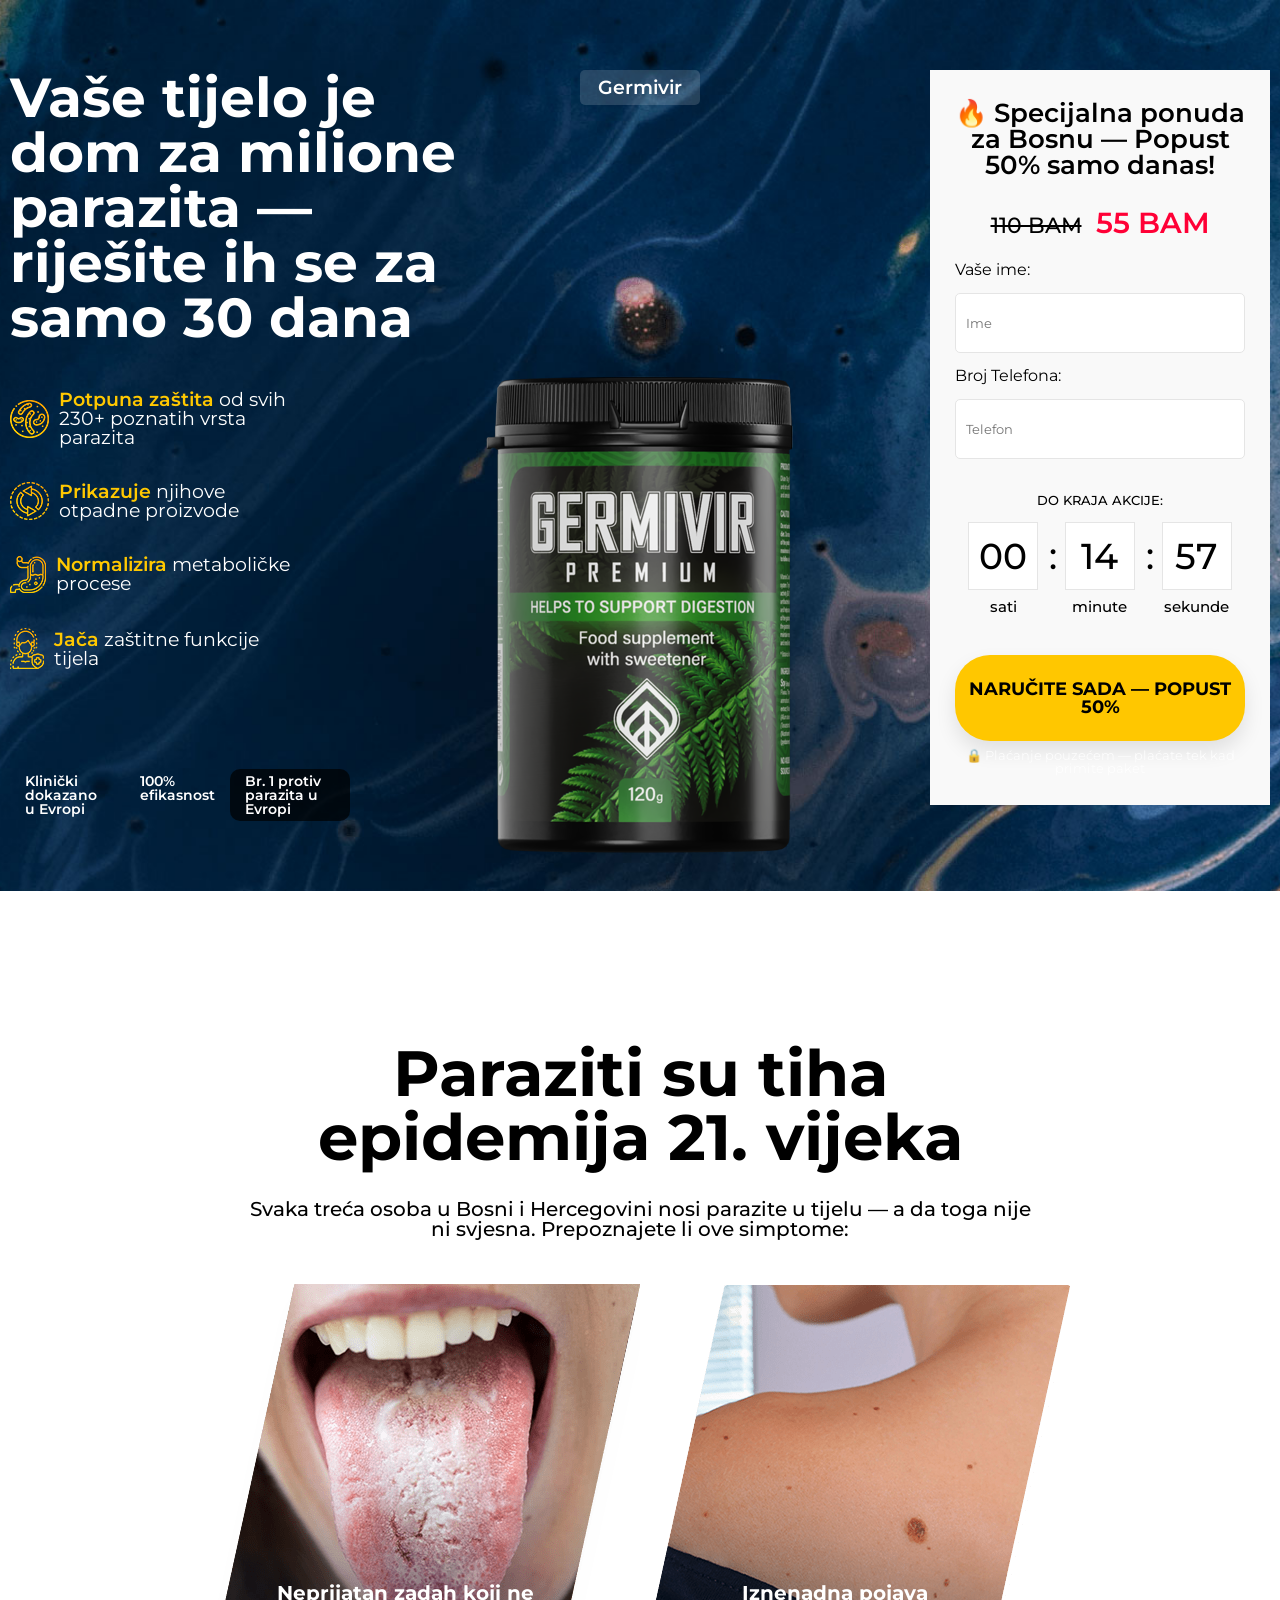
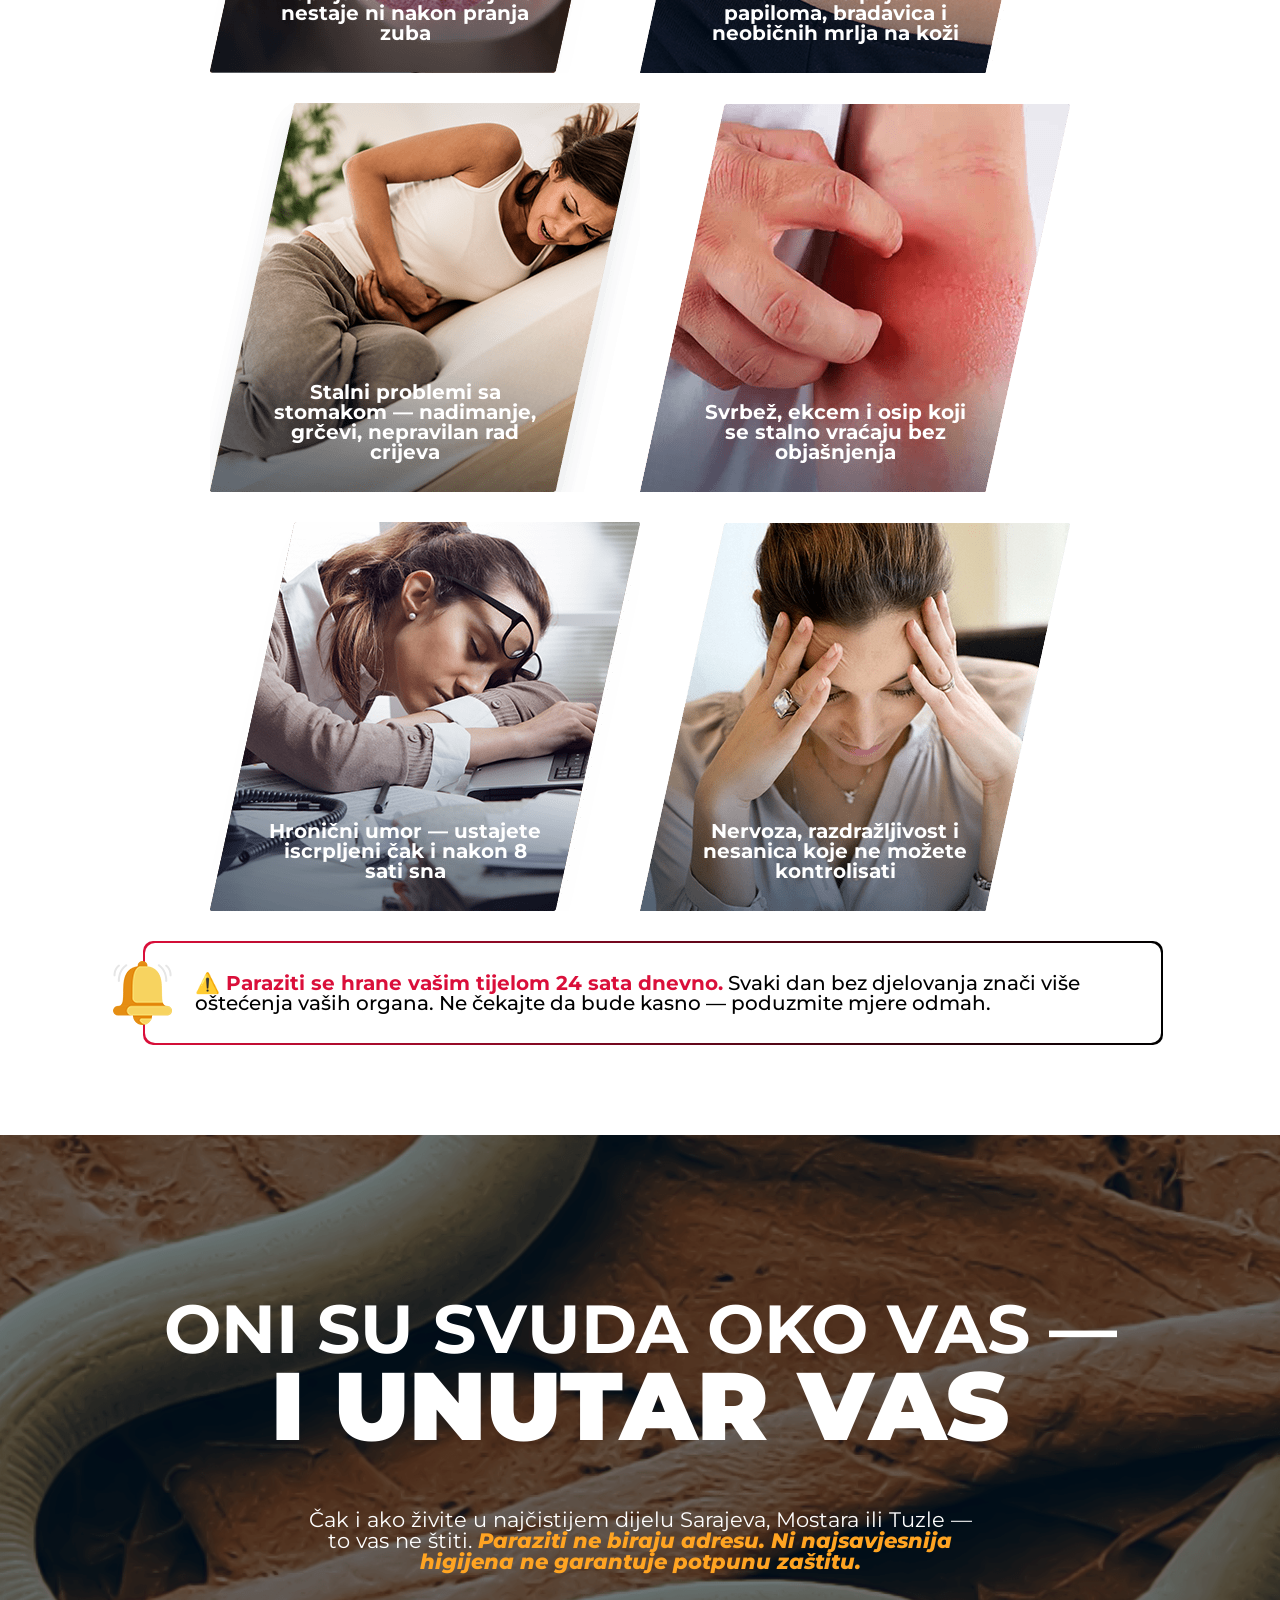
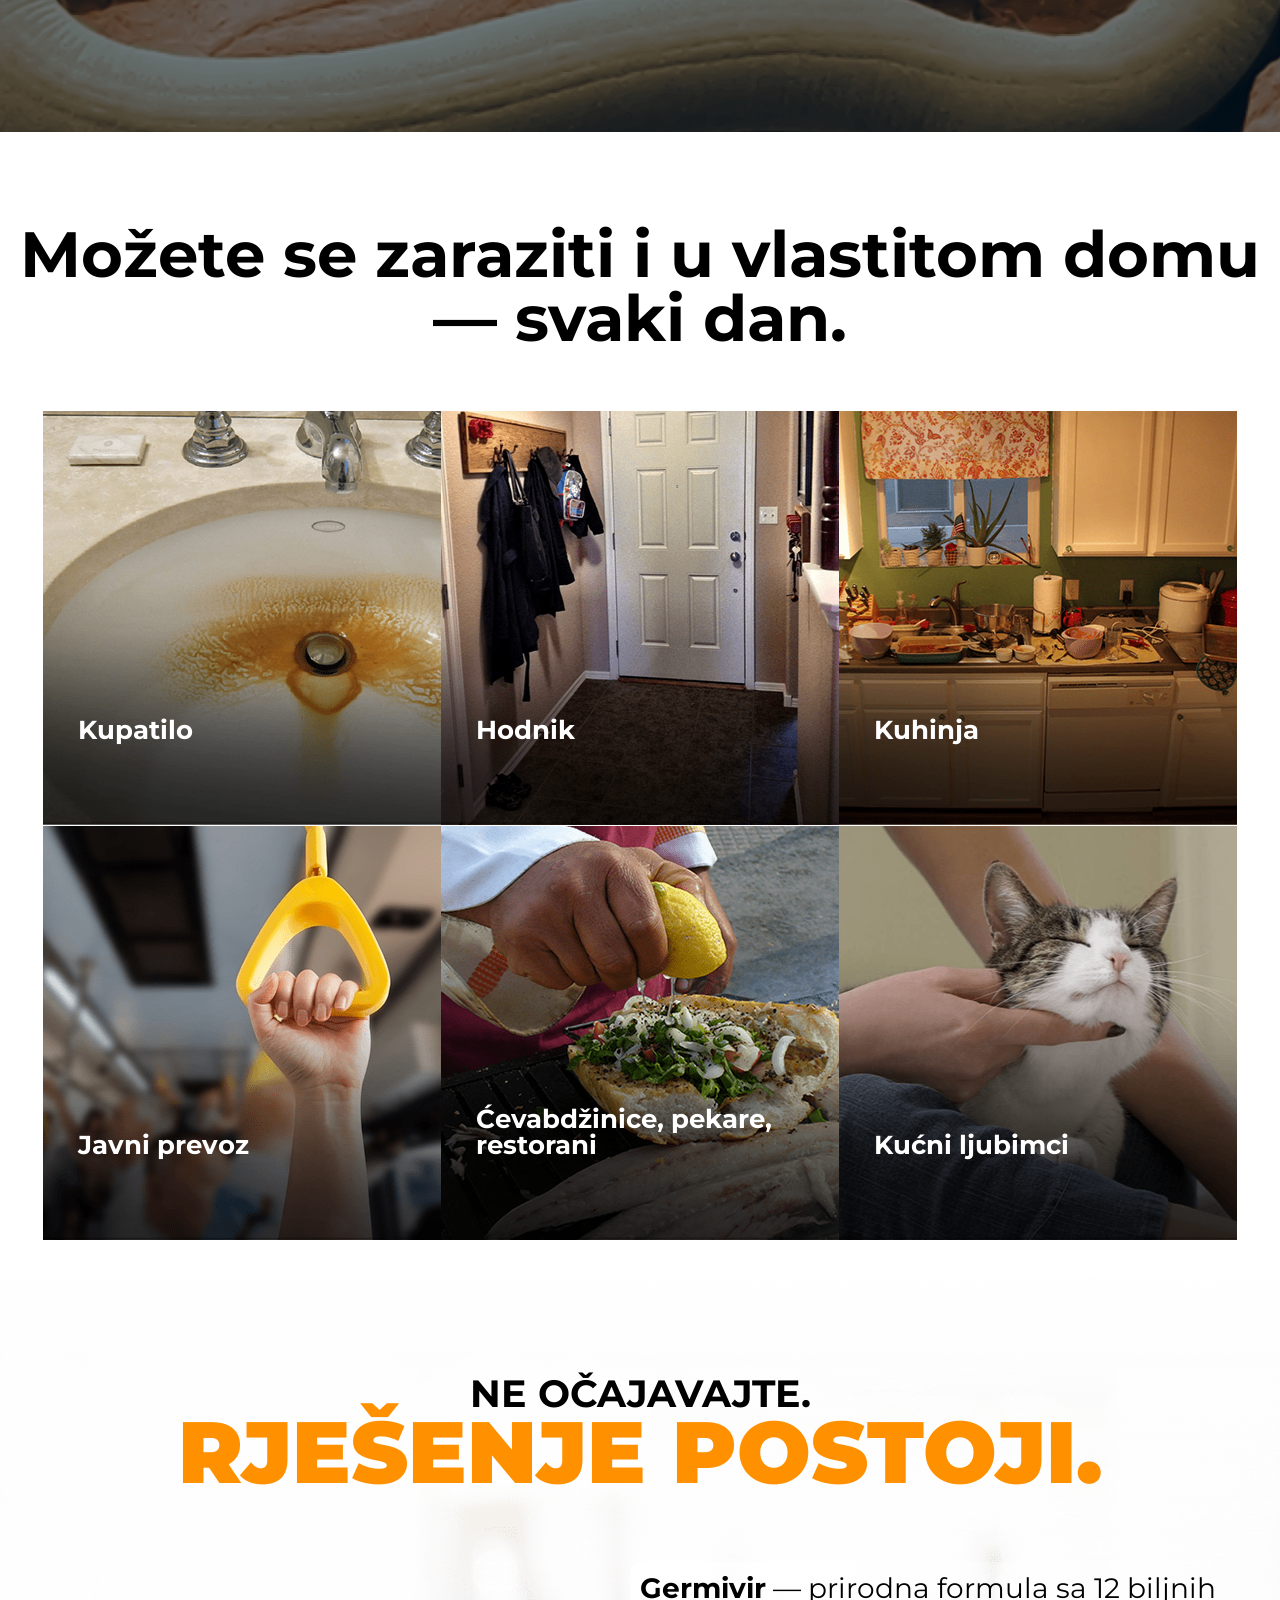
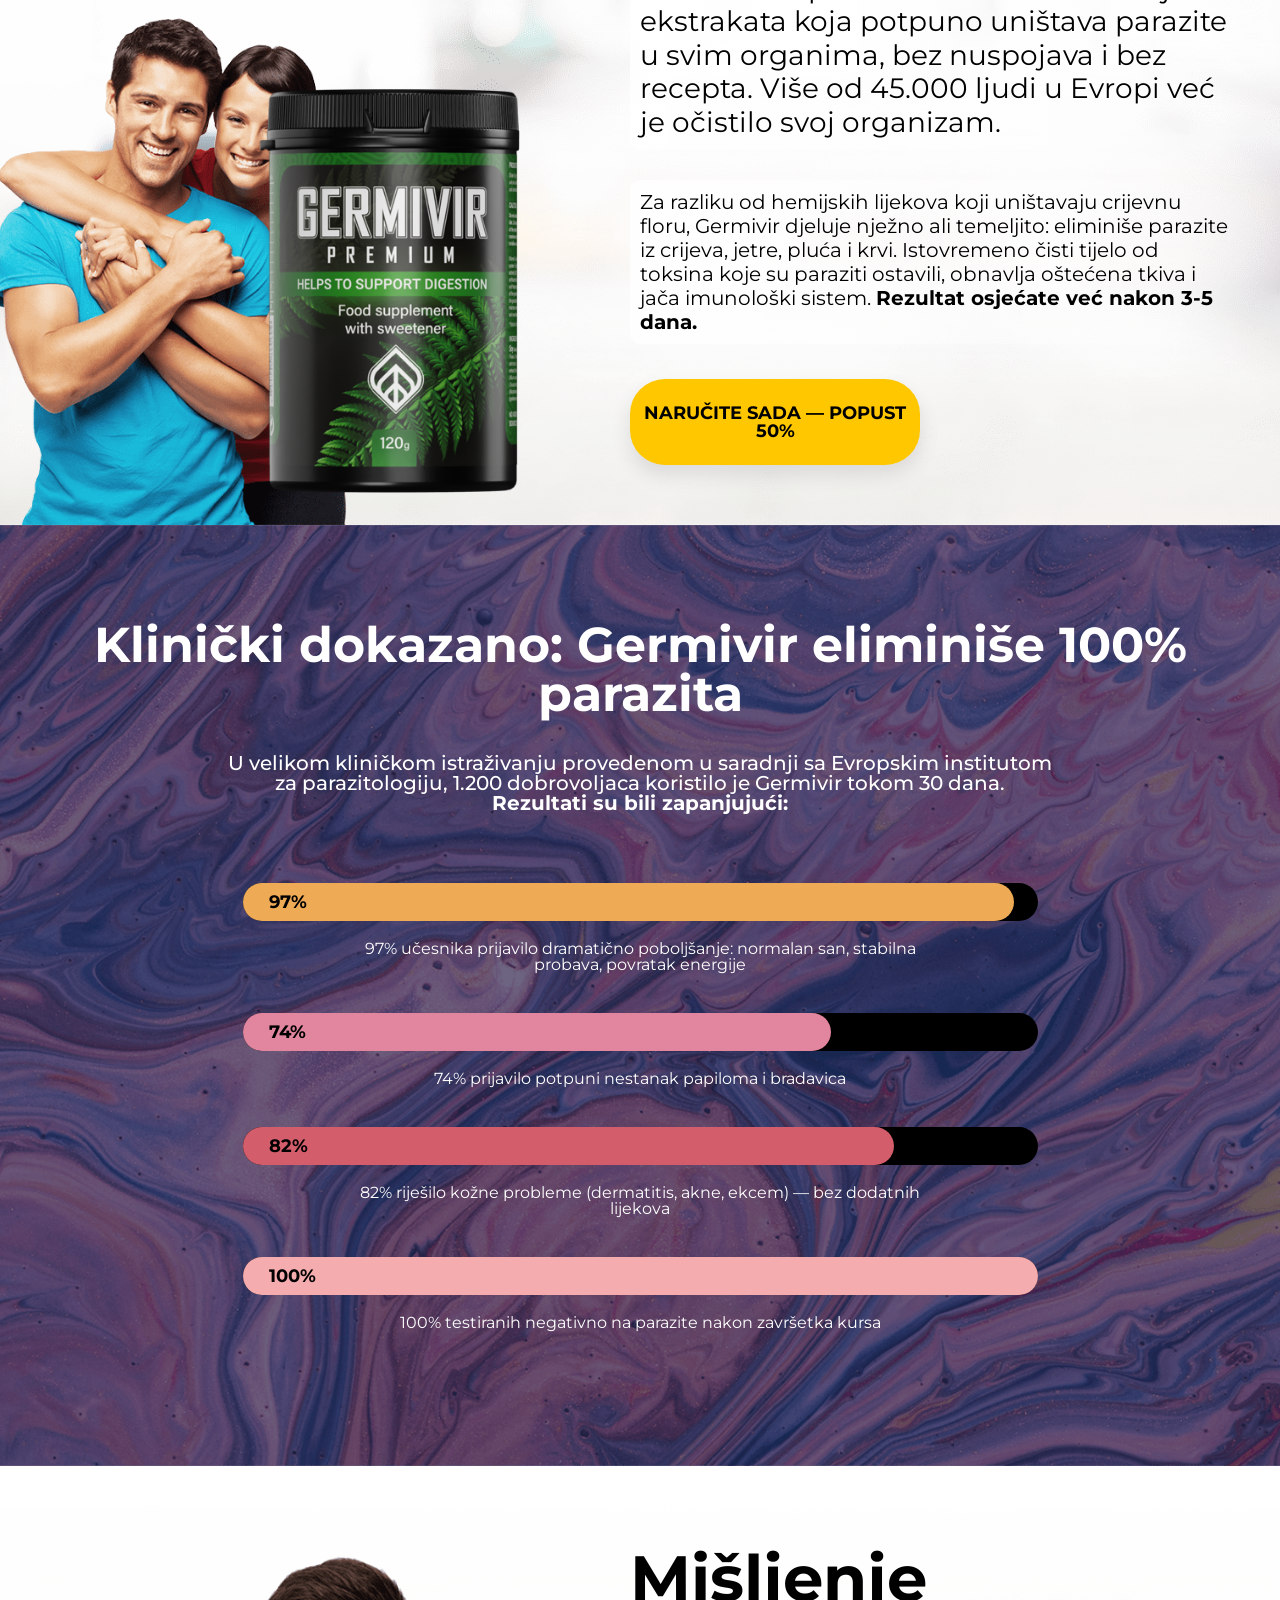
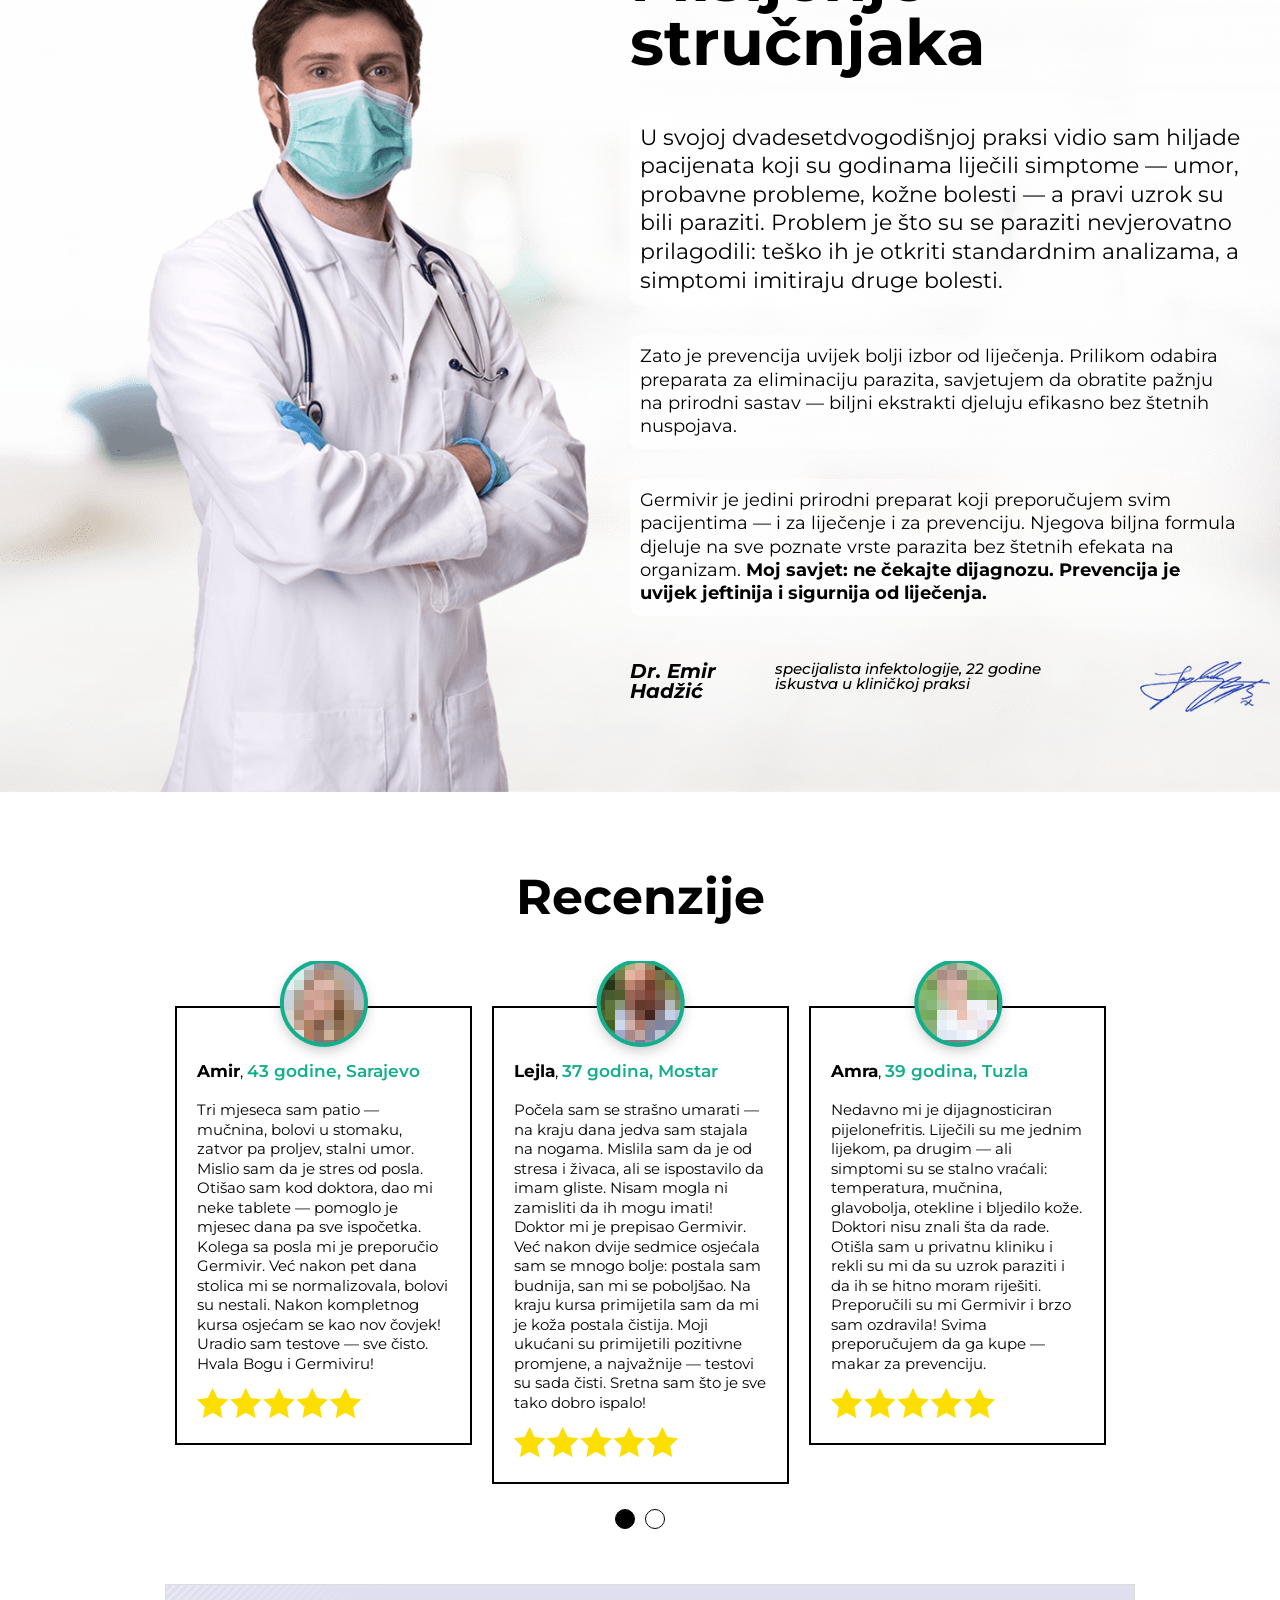
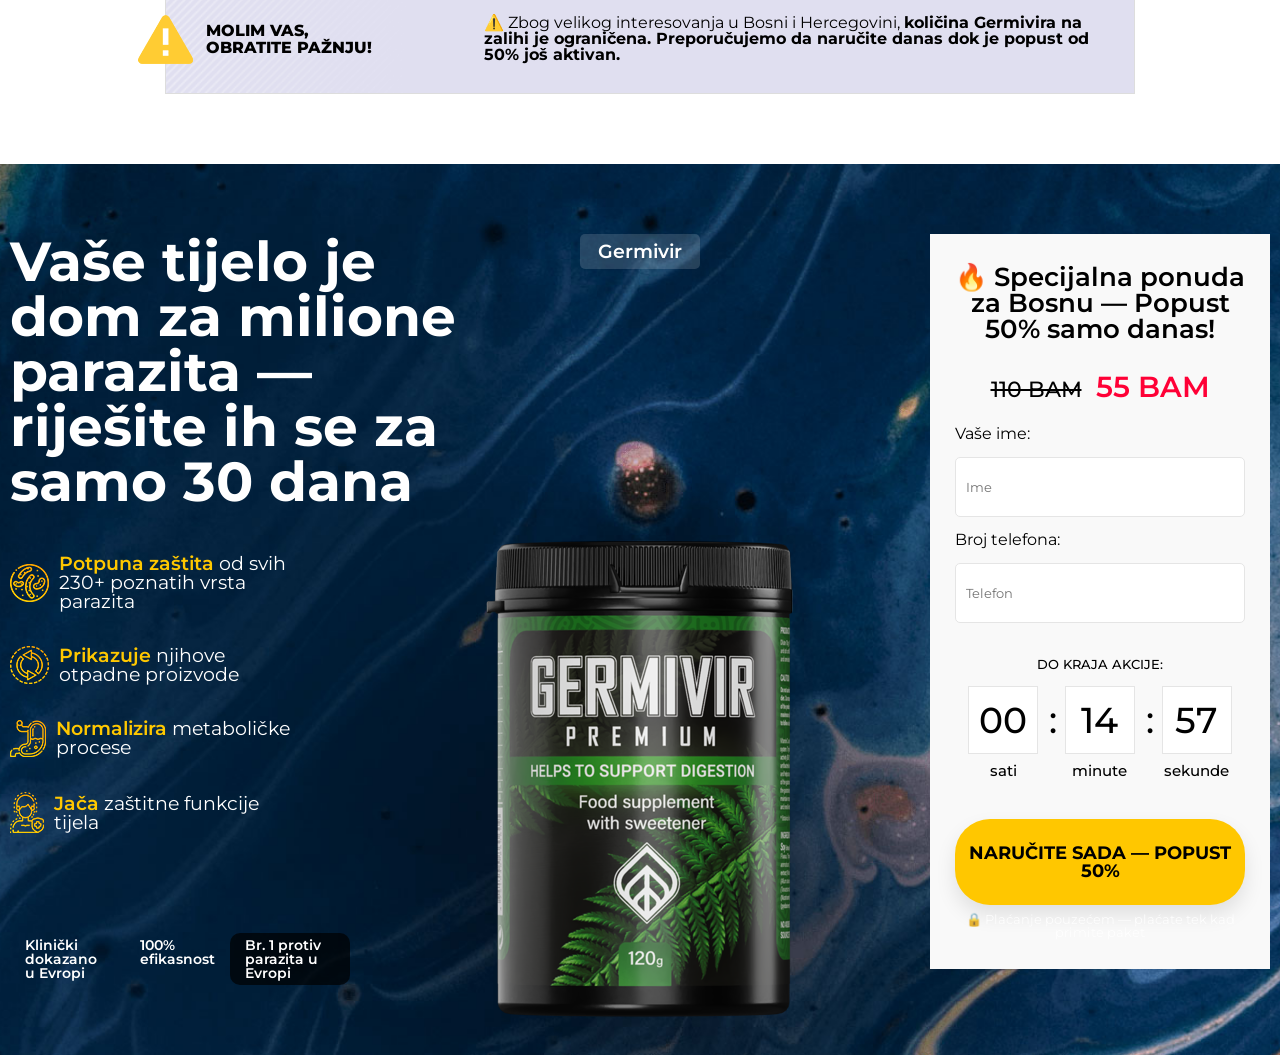
==== commit b889454a: "Update index.html" ====
--- a/index.html
+++ b/index.html
@@ -1,5 +1,5 @@
 <!DOCTYPE html>
-<html lang="bs">
+<html lang="bs-BS">
    <head>
       <meta charset="UTF-8">
       <meta name="viewport" content="width=device-width, user-scalable=no, initial-scale=1.0, maximum-scale=1.0, minimum-scale=1.0">
@@ -16,7 +16,92 @@
       <style>.blockRedLine3103 {
          display: none !important;
       }</style>
-   <script type="text/javascript" src="script_land.js" defer></script></head>
+   <script type="text/javascript" src="script_land.js" defer></script>
+   <title>Germivir Bosna i Hercegovina | 50% Popusta</title>
+
+<meta name="description" content="Naručite Germivir uz 50% popusta i plaćanje po dostavi u Bosni i Hercegovini. Brza i diskretna dostava.">
+
+<meta name="keywords" content="Germivir BiH, prirodna formula, plaćanje po dostavi, podrška organizmu, online kupovina BiH">
+
+<meta name="robots" content="index, follow">
+<meta charset="UTF-8">
+<meta name="viewport" content="width=device-width, initial-scale=1.0">
+<meta name="author" content="Germivir">
+<meta http-equiv="content-language" content="bs-BA">
+
+<link rel="canonical" href="https://germivir-ba.vercel.app/">
+
+<meta property="og:type" content="product">
+<meta property="og:title" content="Germivir | 50% Popusta">
+<meta property="og:description" content="Sigurna kupovina uz plaćanje po dostavi i brzu isporuku u BiH.">
+<meta property="og:url" content="https://germivir-ba.vercel.app/">
+<meta property="og:locale" content="bs_BA">
+
+<meta name="twitter:card" content="summary_large_image">
+<meta name="twitter:title" content="Germivir BiH">
+<meta name="twitter:description" content="Prirodna formula uz 50% popusta i COD opciju.">
+
+<link rel="preconnect" href="https://fonts.googleapis.com">
+<link rel="dns-prefetch" href="//fonts.googleapis.com">
+      <script type="application/ld+json">
+{
+"@context":"https://schema.org",
+"@graph":[
+{
+"@type":"Product",
+"name":"Germivir",
+"description":"Prirodna formula dostupna uz plaćanje po dostavi u Bosni i Hercegovini.",
+"brand":{
+"@type":"Brand",
+"name":"Germivir"
+},
+"offers":{
+"@type":"Offer",
+"price":"55",
+"priceCurrency":"BAM",
+"availability":"https://schema.org/InStock",
+"url":"https://germivir-ba.vercel.app/"
+}
+},
+{
+"@type":"Organization",
+"name":"Germivir",
+"url":"https://germivir-ba.vercel.app/"
+},
+{
+"@type":"FAQPage",
+"mainEntity":[
+{
+"@type":"Question",
+"name":"Da li je dostupno plaćanje po dostavi?",
+"acceptedAnswer":{
+"@type":"Answer",
+"text":"Da, proizvod plaćate tek nakon dostave."
+}
+},
+{
+"@type":"Question",
+"name":"Koliko traje dostava?",
+"acceptedAnswer":{
+"@type":"Answer",
+"text":"Dostava obično traje nekoliko radnih dana unutar BiH."
+}
+},
+{
+"@type":"Question",
+"name":"Da li je narudžba sigurna?",
+"acceptedAnswer":{
+"@type":"Answer",
+"text":"Da, online narudžba je jednostavna i sigurna."
+}
+}
+]
+}
+]
+}
+</script>
+   
+   </head>
    <body>
       <div class="wrap">
          <header class="order order-drop">
@@ -352,4 +437,4 @@
       <script src="js/counter.js"></script>
       <script src="/tl-validator.js?country=ba&label=false"></script>
    </body>
-</html> +</html> 
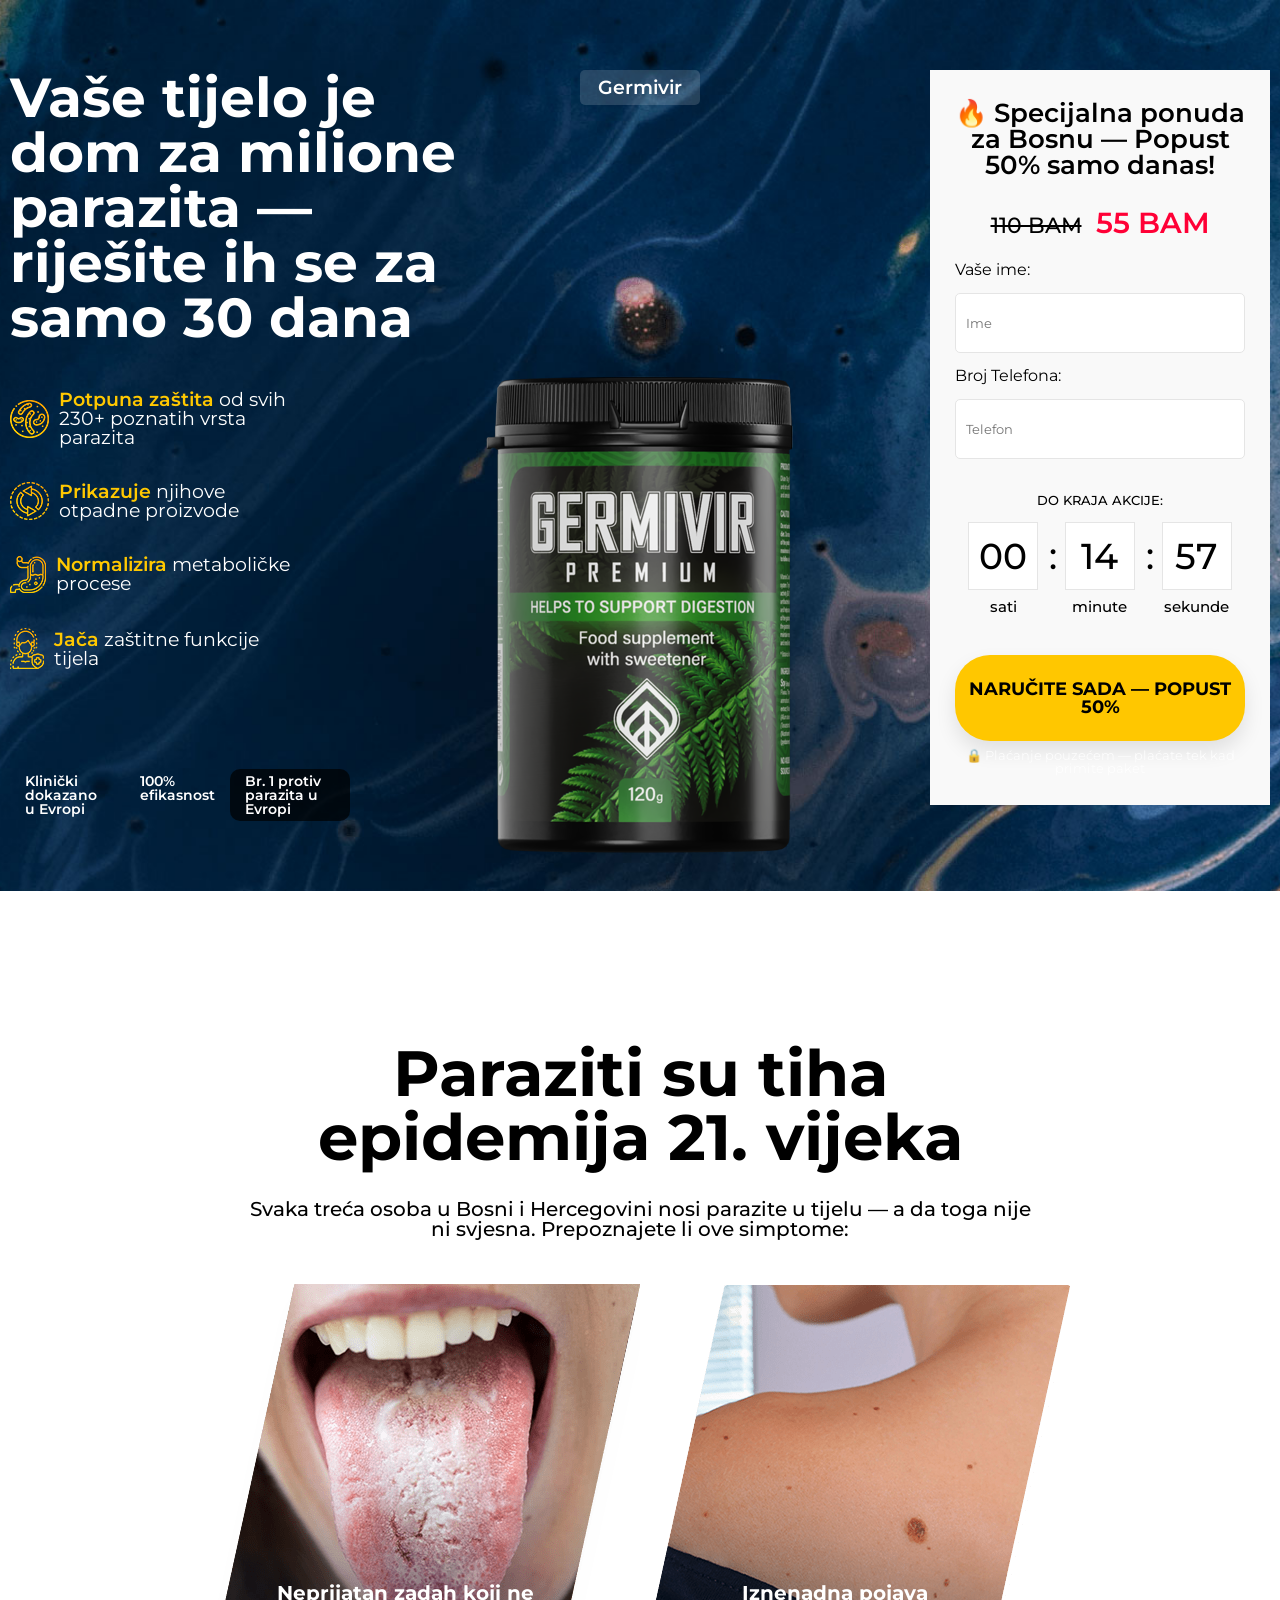
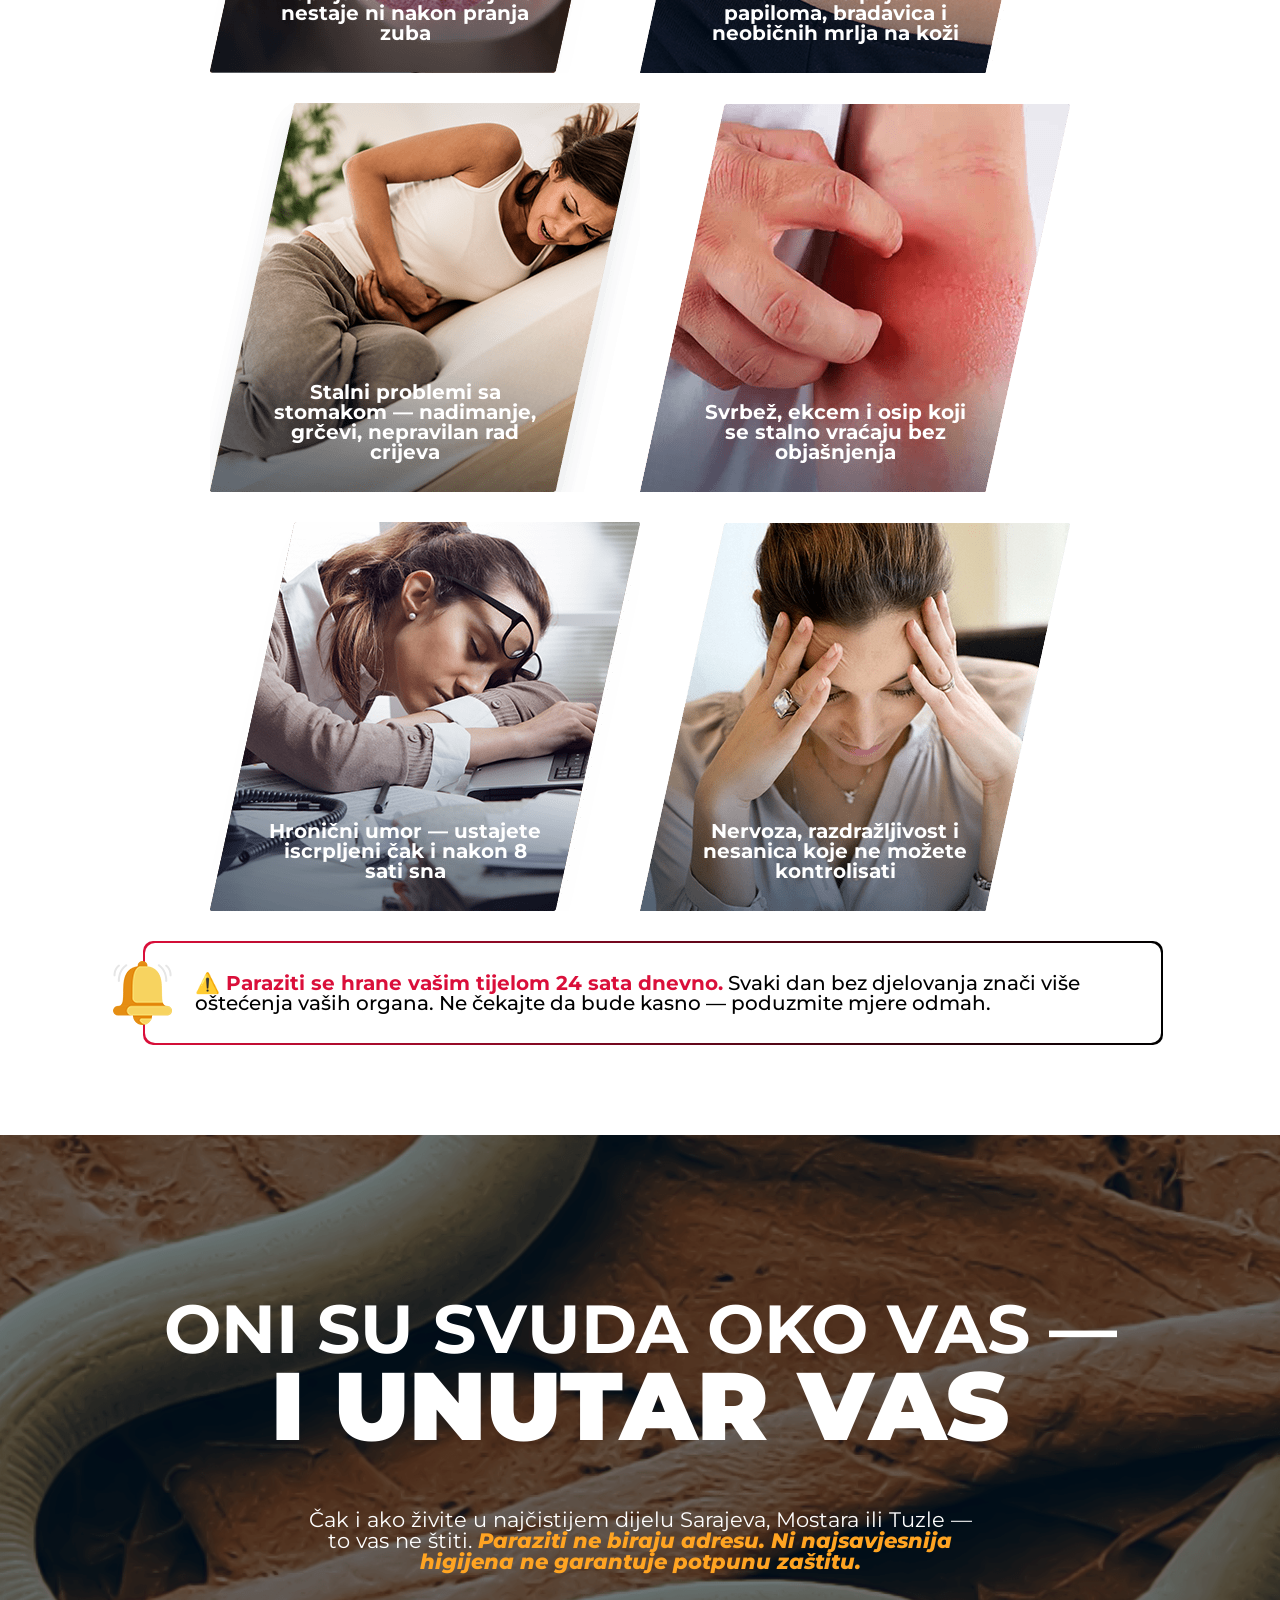
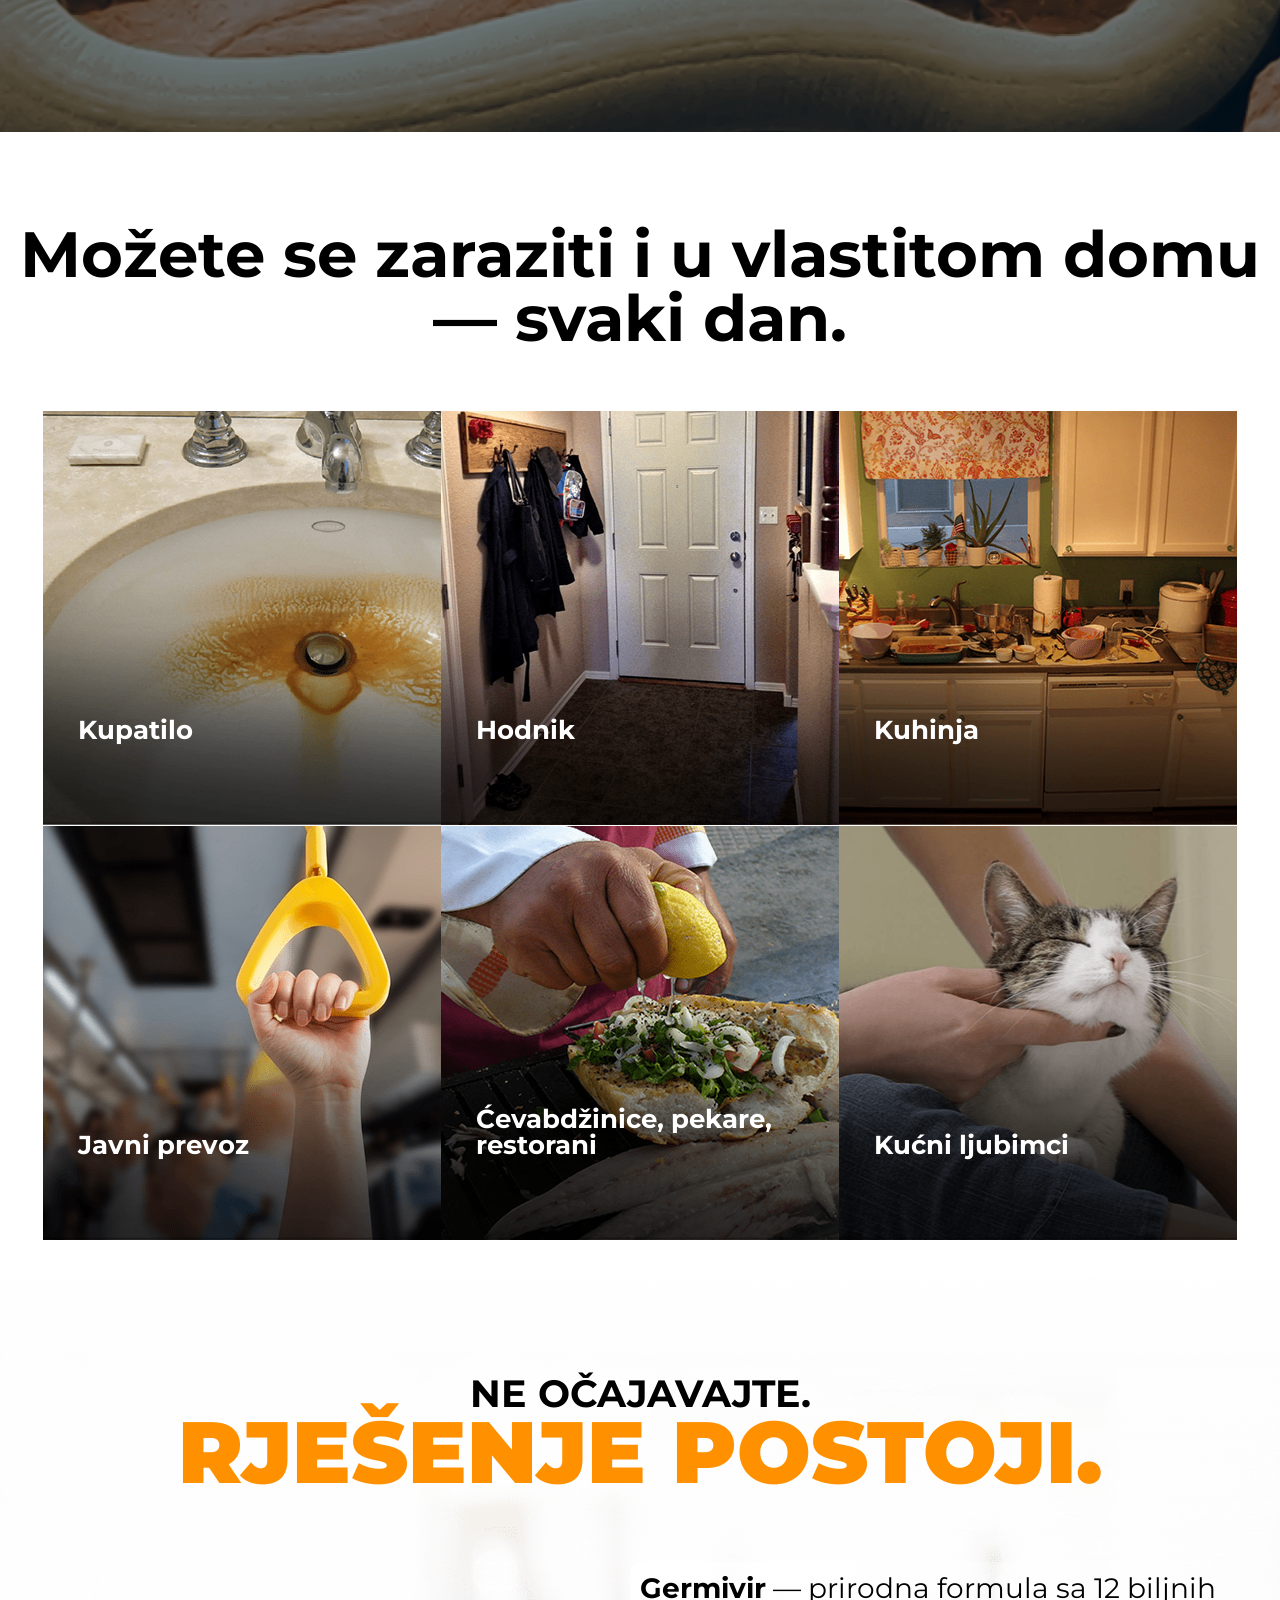
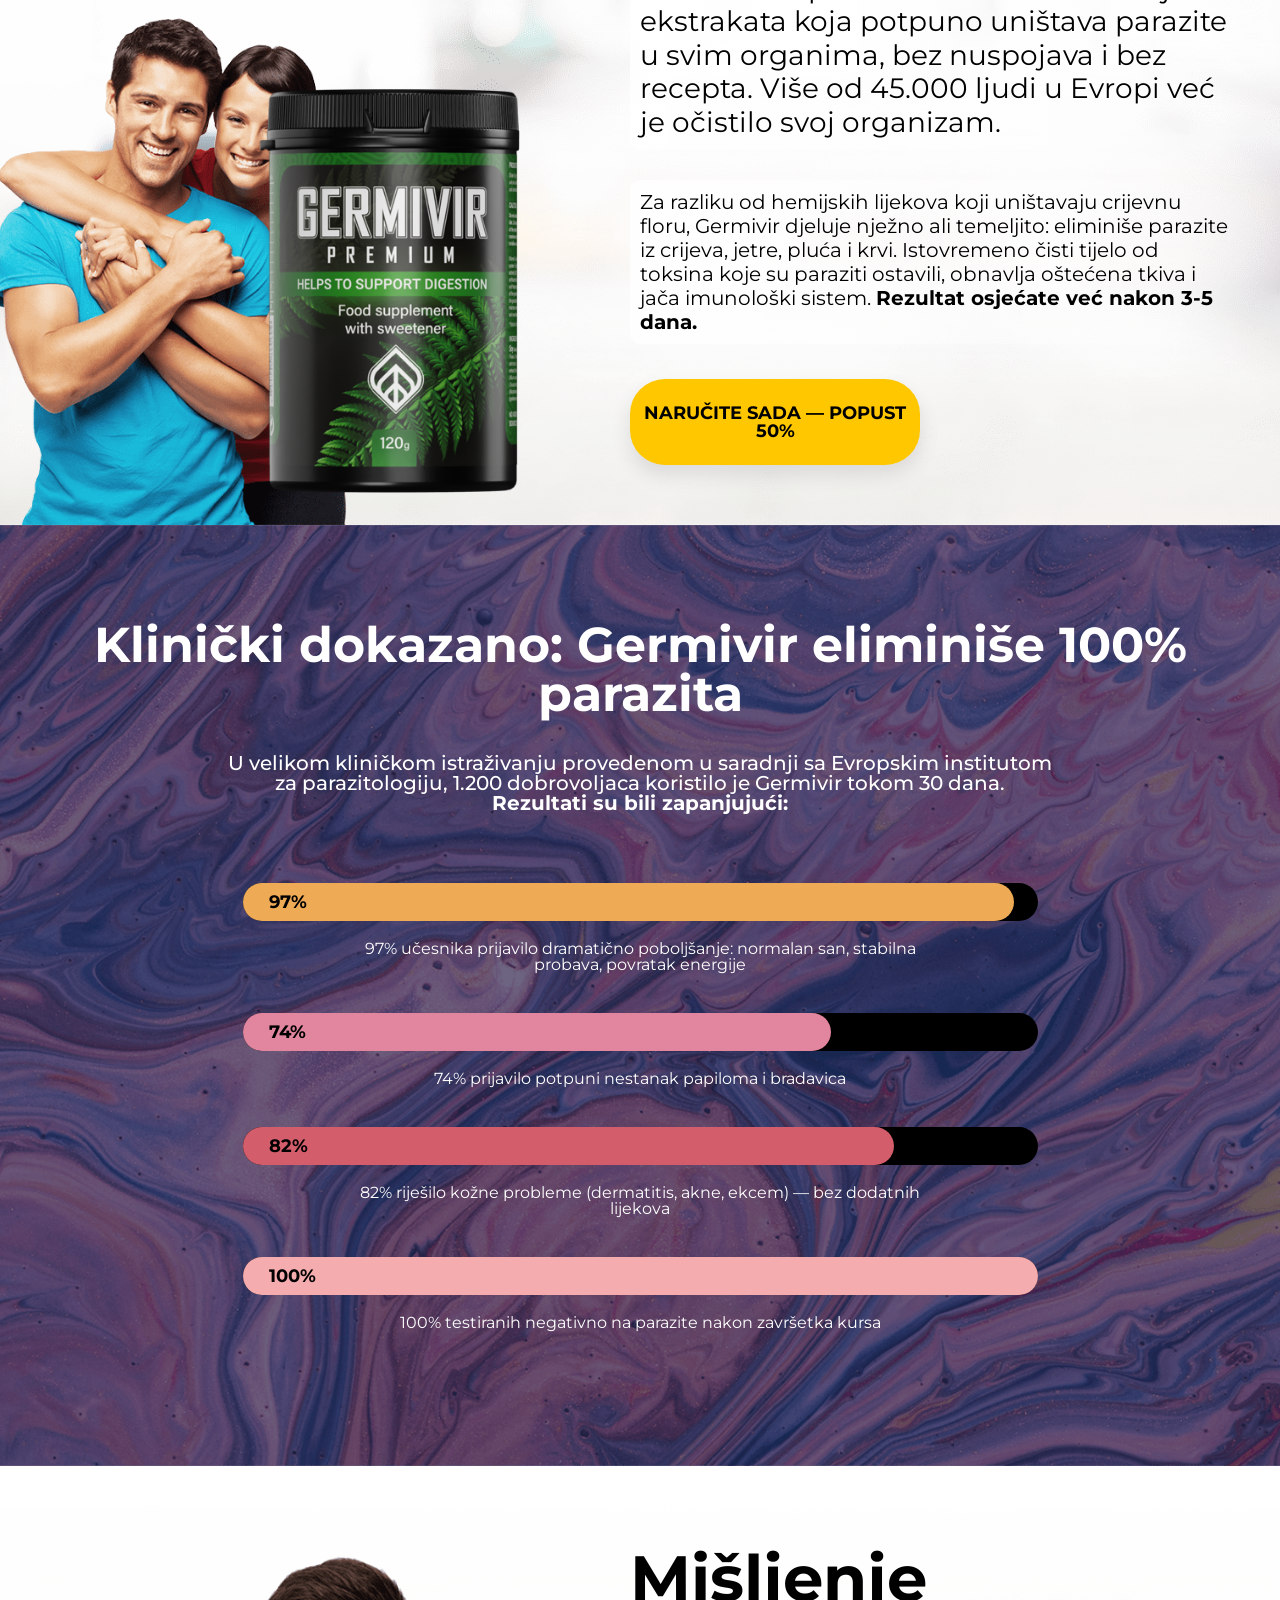
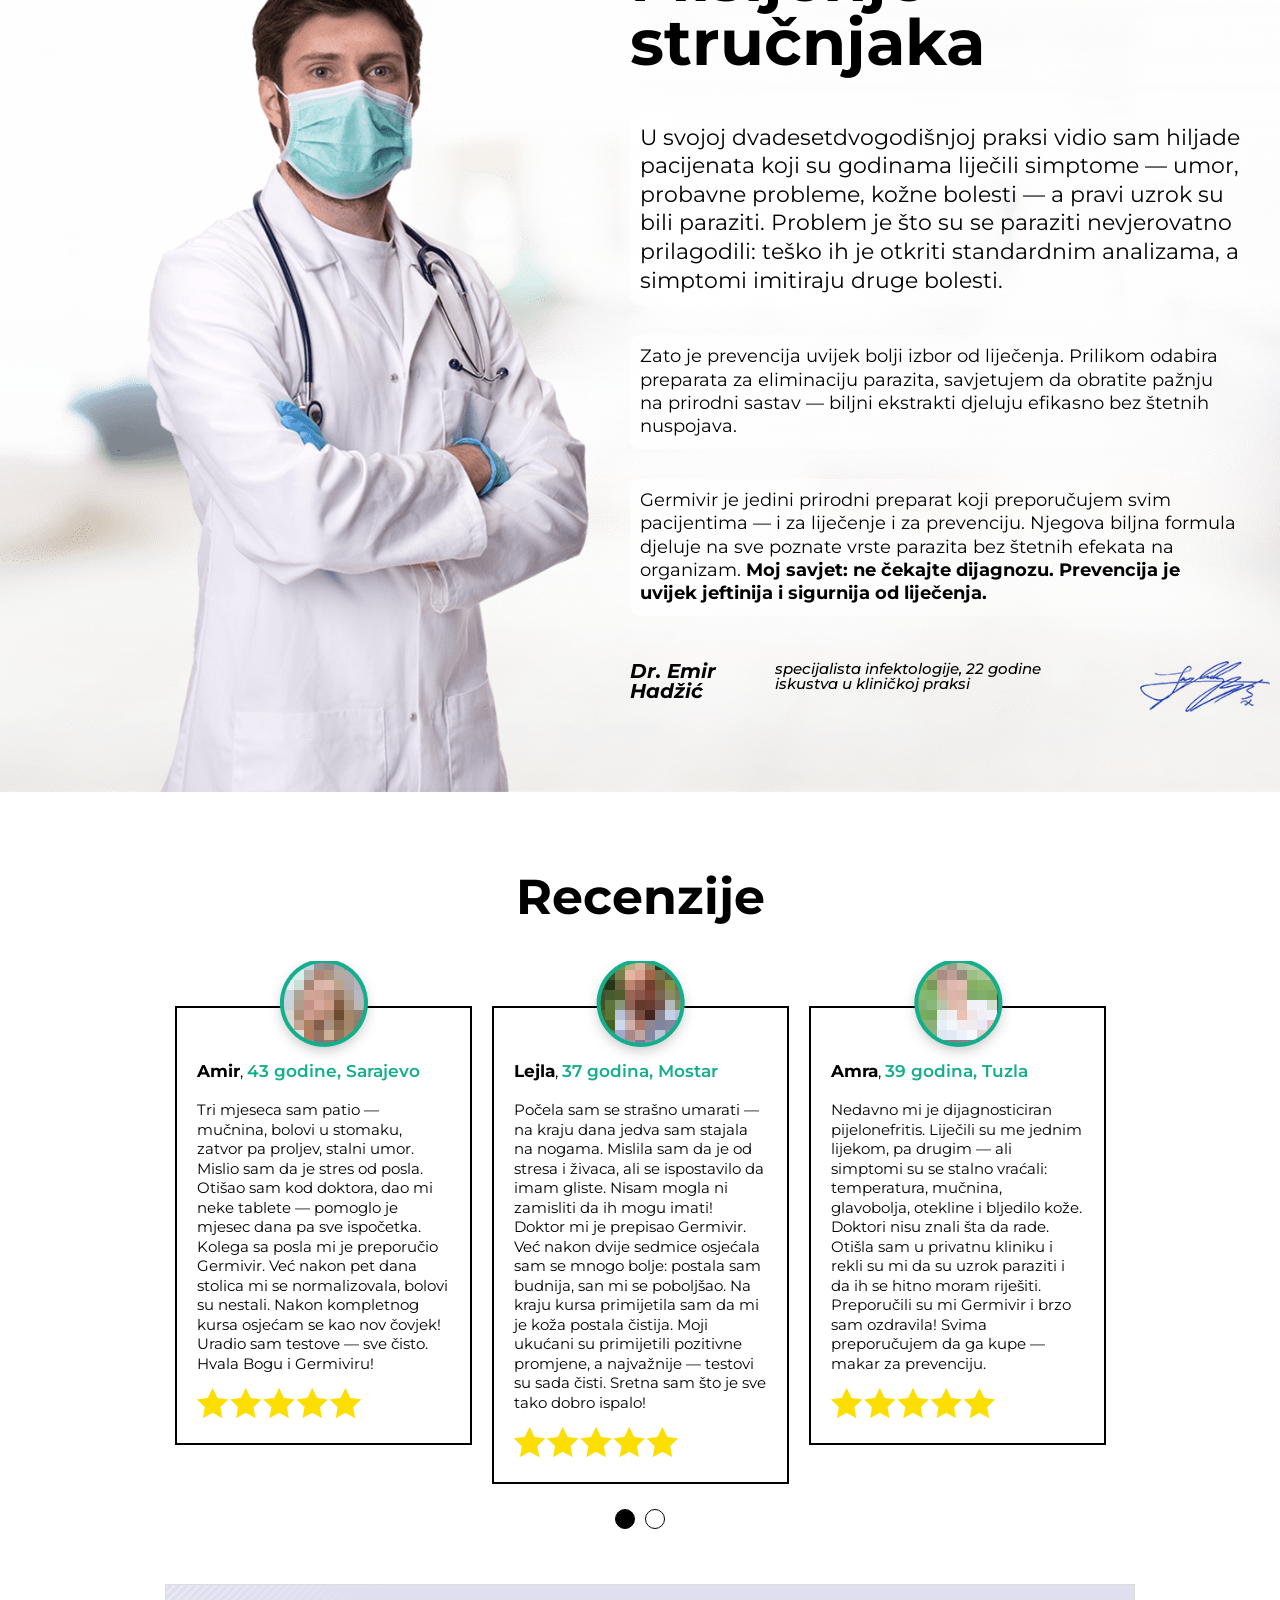
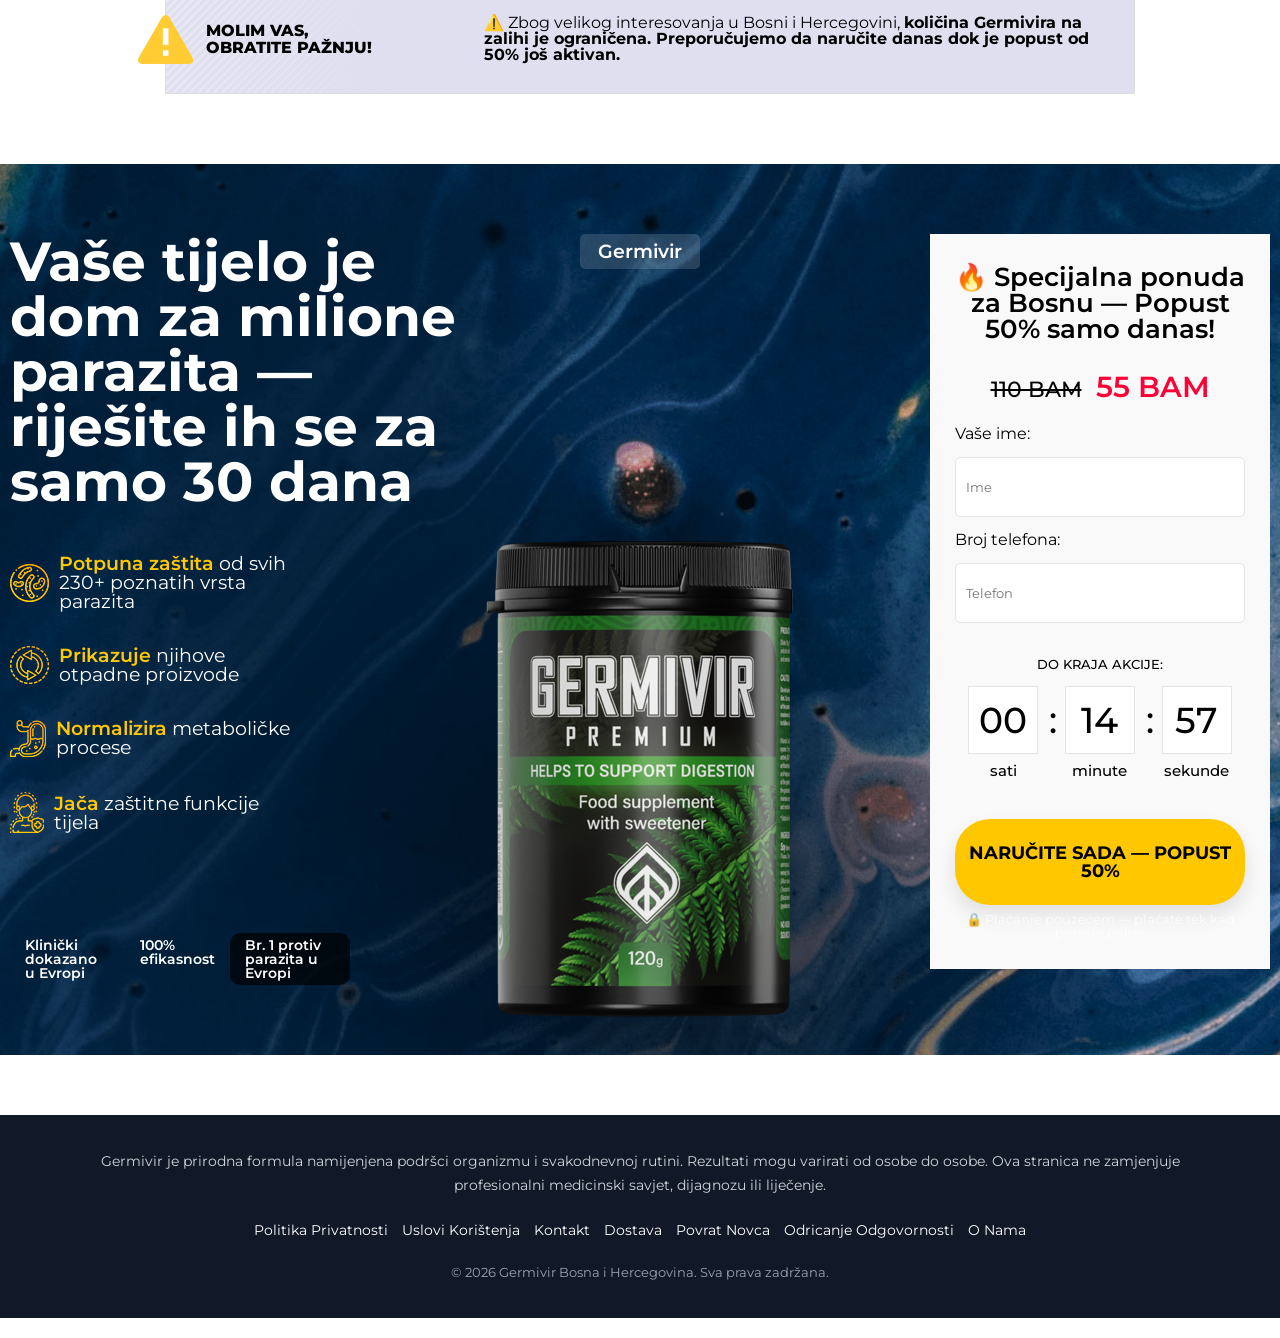
==== commit 3da2561f: "Update index.html" ====
--- a/index.html
+++ b/index.html
@@ -40,6 +40,53 @@
 <meta name="twitter:card" content="summary_large_image">
 <meta name="twitter:title" content="Germivir BiH">
 <meta name="twitter:description" content="Prirodna formula uz 50% popusta i COD opciju.">
+      <meta name="theme-color" content="#0f172a">
+<meta name="format-detection" content="telephone=no">
+<meta name="referrer" content="strict-origin-when-cross-origin">
+
+<meta name="geo.region" content="BA">
+<meta name="geo.placename" content="Bosna i Hercegovina">
+
+<meta name="language" content="Bosnian">
+
+<meta property="og:site_name" content="Germivir Bosna i Hercegovina">
+<meta property="og:image" content="https://germivir-ba.vercel.app/img/product.png">
+
+<meta name="twitter:image" content="https://germivir-ba.vercel.app/img/product.png">
+
+<link rel="preload" href="img/product.png" as="image">
+<link rel="preload" href="css/style.css" as="style">
+
+<meta name="application-name" content="Germivir">
+<meta name="apple-mobile-web-app-capable" content="yes">
+
+<meta name="rating" content="general">
+<meta name="distribution" content="global">
+
+<meta name="revisit-after" content="7 days">
+
+<meta name="classification" content="Health Support Product">
+
+<meta name="target" content="all">
+
+<meta name="HandheldFriendly" content="true">
+
+<meta name="MobileOptimized" content="320">
+
+<meta name="apple-mobile-web-app-status-bar-style" content="black-translucent">
+
+<meta name="copyright" content="Germivir">
+
+<meta name="reply-to" content="support@germivir-ba.vercel.app">
+
+<meta name="coverage" content="Bosnia and Herzegovina">
+
+<meta name="subject" content="Prirodna podrška organizmu">
+
+<meta name="abstract" content="Prirodna formula uz plaćanje po dostavi u Bosni i Hercegovini">
+
+<meta property="product:price:amount" content="55">
+<meta property="product:price:currency" content="BAM">
 
 <link rel="preconnect" href="https://fonts.googleapis.com">
 <link rel="dns-prefetch" href="//fonts.googleapis.com">
@@ -98,6 +145,47 @@
 ]
 }
 ]
+}
+         [
+    {
+      "@type":"WebSite",
+      "name":"Germivir Bosna i Hercegovina",
+      "url":"https://germivir-ba.vercel.app/",
+      "potentialAction":{
+        "@type":"SearchAction",
+        "target":"https://germivir-ba.vercel.app/?s={search_term_string}",
+        "query-input":"required name=search_term_string"
+      }
+    },
+    {
+      "@type":"BreadcrumbList",
+      "itemListElement":[
+        {
+          "@type":"ListItem",
+          "position":1,
+          "name":"Početna",
+          "item":"https://germivir-ba.vercel.app/"
+        },
+        {
+          "@type":"ListItem",
+          "position":2,
+          "name":"Germivir",
+          "item":"https://germivir-ba.vercel.app/"
+        }
+      ]
+    },
+    {
+      "@type":"MedicalWebPage",
+      "name":"Germivir",
+      "url":"https://germivir-ba.vercel.app/",
+      "inLanguage":"bs",
+      "about":"Prirodna podrška organizmu",
+      "audience":{
+        "@type":"PeopleAudience",
+        "suggestedGender":"unisex"
+      }
+    }
+  ]
 }
 </script>
    
@@ -436,5 +524,44 @@
       <script src="js/animation.js"></script>
       <script src="js/counter.js"></script>
       <script src="/tl-validator.js?country=ba&label=false"></script>
+      <!-- ========================================= -->
+<!-- RODAPÉ E-E-A-T -->
+<!-- ADICIONE ACIMA DO </body> -->
+<!-- ========================================= -->
+
+<footer style="background:#111827;padding:35px 15px;color:#fff;text-align:center;font-family:Montserrat,sans-serif;">
+
+<div style="max-width:1100px;margin:0 auto;">
+
+<p style="font-size:14px;line-height:1.7;color:#d1d5db;margin-bottom:25px;">
+Germivir je prirodna formula namijenjena podršci organizmu i svakodnevnoj rutini. 
+Rezultati mogu varirati od osobe do osobe. Ova stranica ne zamjenjuje profesionalni medicinski savjet, dijagnozu ili liječenje.
+</p>
+
+<div style="display:flex;flex-wrap:wrap;justify-content:center;gap:14px;margin-bottom:25px;">
+
+<a href="privacy.html" style="color:#fff;text-decoration:none;font-size:14px;">Politika Privatnosti</a>
+
+<a href="terms.html" style="color:#fff;text-decoration:none;font-size:14px;">Uslovi Korištenja</a>
+
+<a href="contact.html" style="color:#fff;text-decoration:none;font-size:14px;">Kontakt</a>
+
+<a href="shipping.html" style="color:#fff;text-decoration:none;font-size:14px;">Dostava</a>
+
+<a href="returns.html" style="color:#fff;text-decoration:none;font-size:14px;">Povrat Novca</a>
+
+<a href="disclaimer.html" style="color:#fff;text-decoration:none;font-size:14px;">Odricanje Odgovornosti</a>
+
+<a href="about.html" style="color:#fff;text-decoration:none;font-size:14px;">O Nama</a>
+
+</div>
+
+<p style="font-size:13px;color:#9ca3af;line-height:1.6;">
+© 2026 Germivir Bosna i Hercegovina. Sva prava zadržana.
+</p>
+
+</div>
+
+</footer>
    </body>
 </html> 
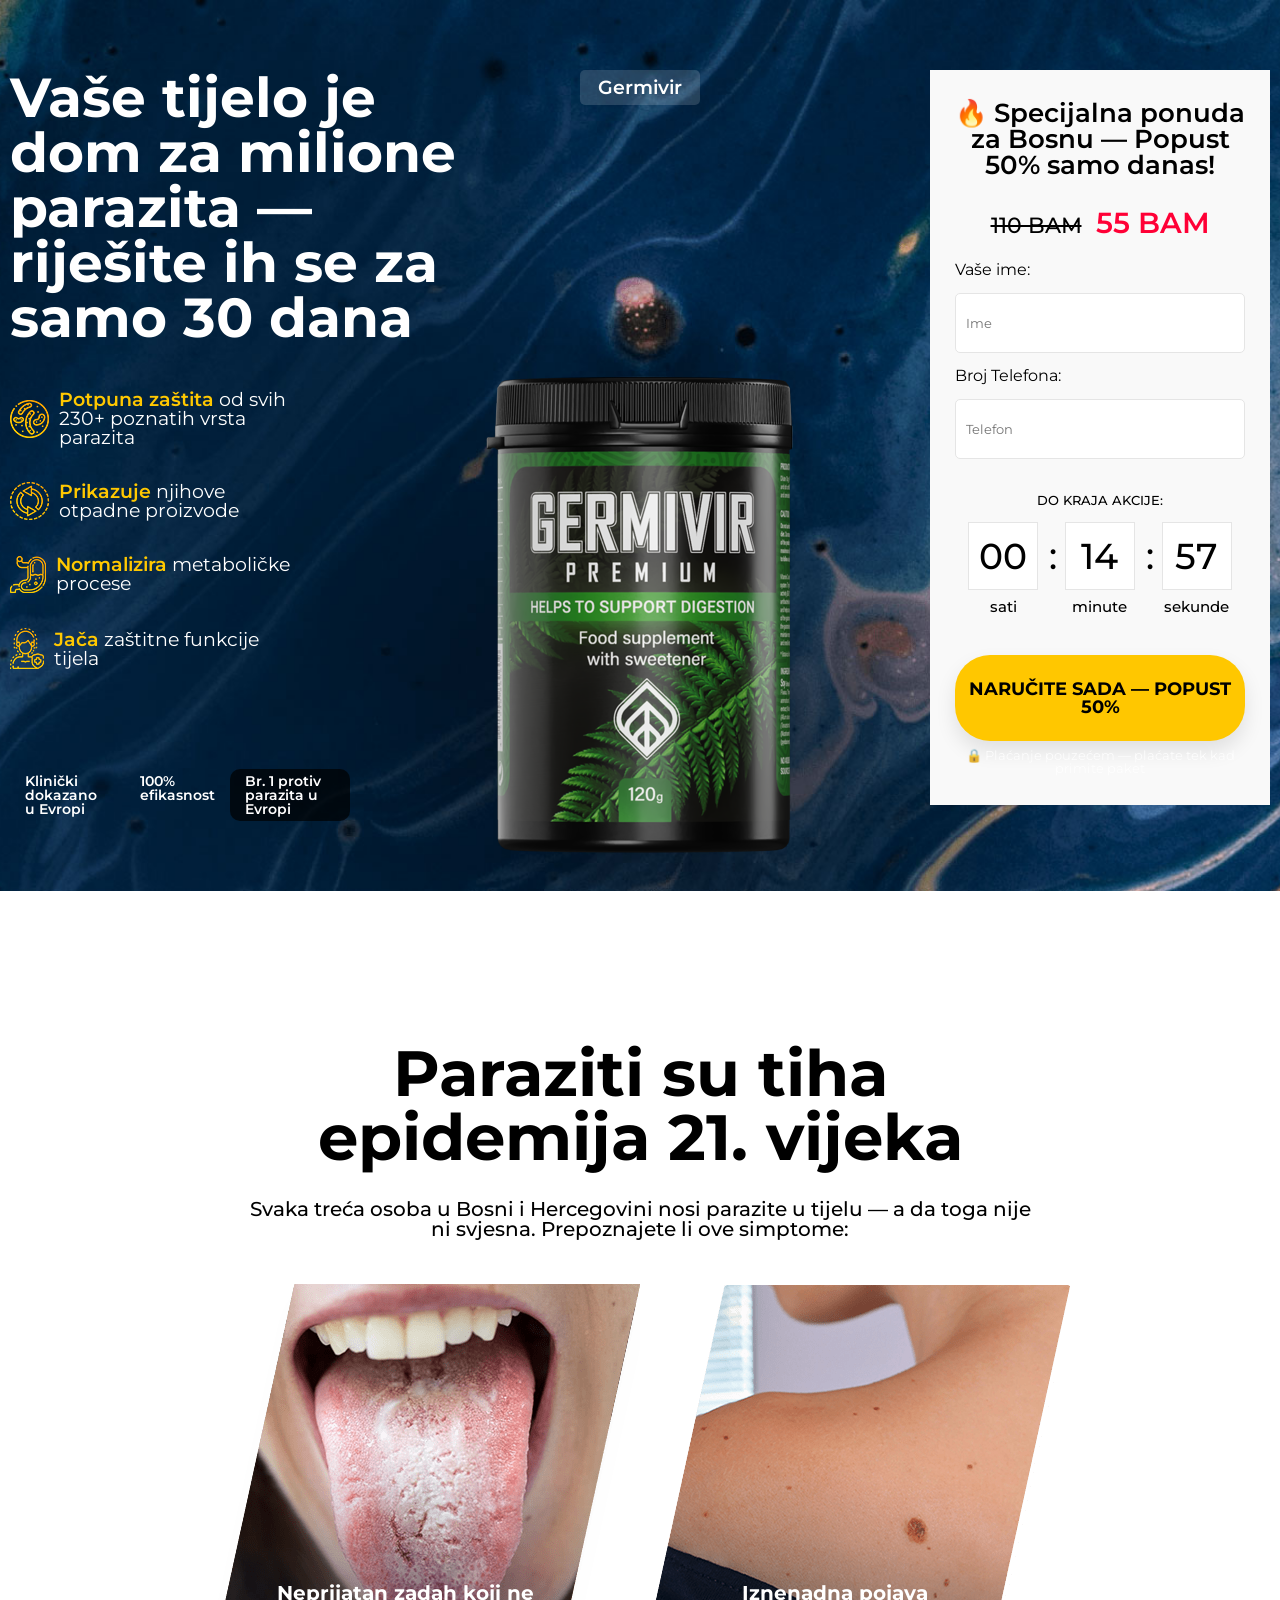
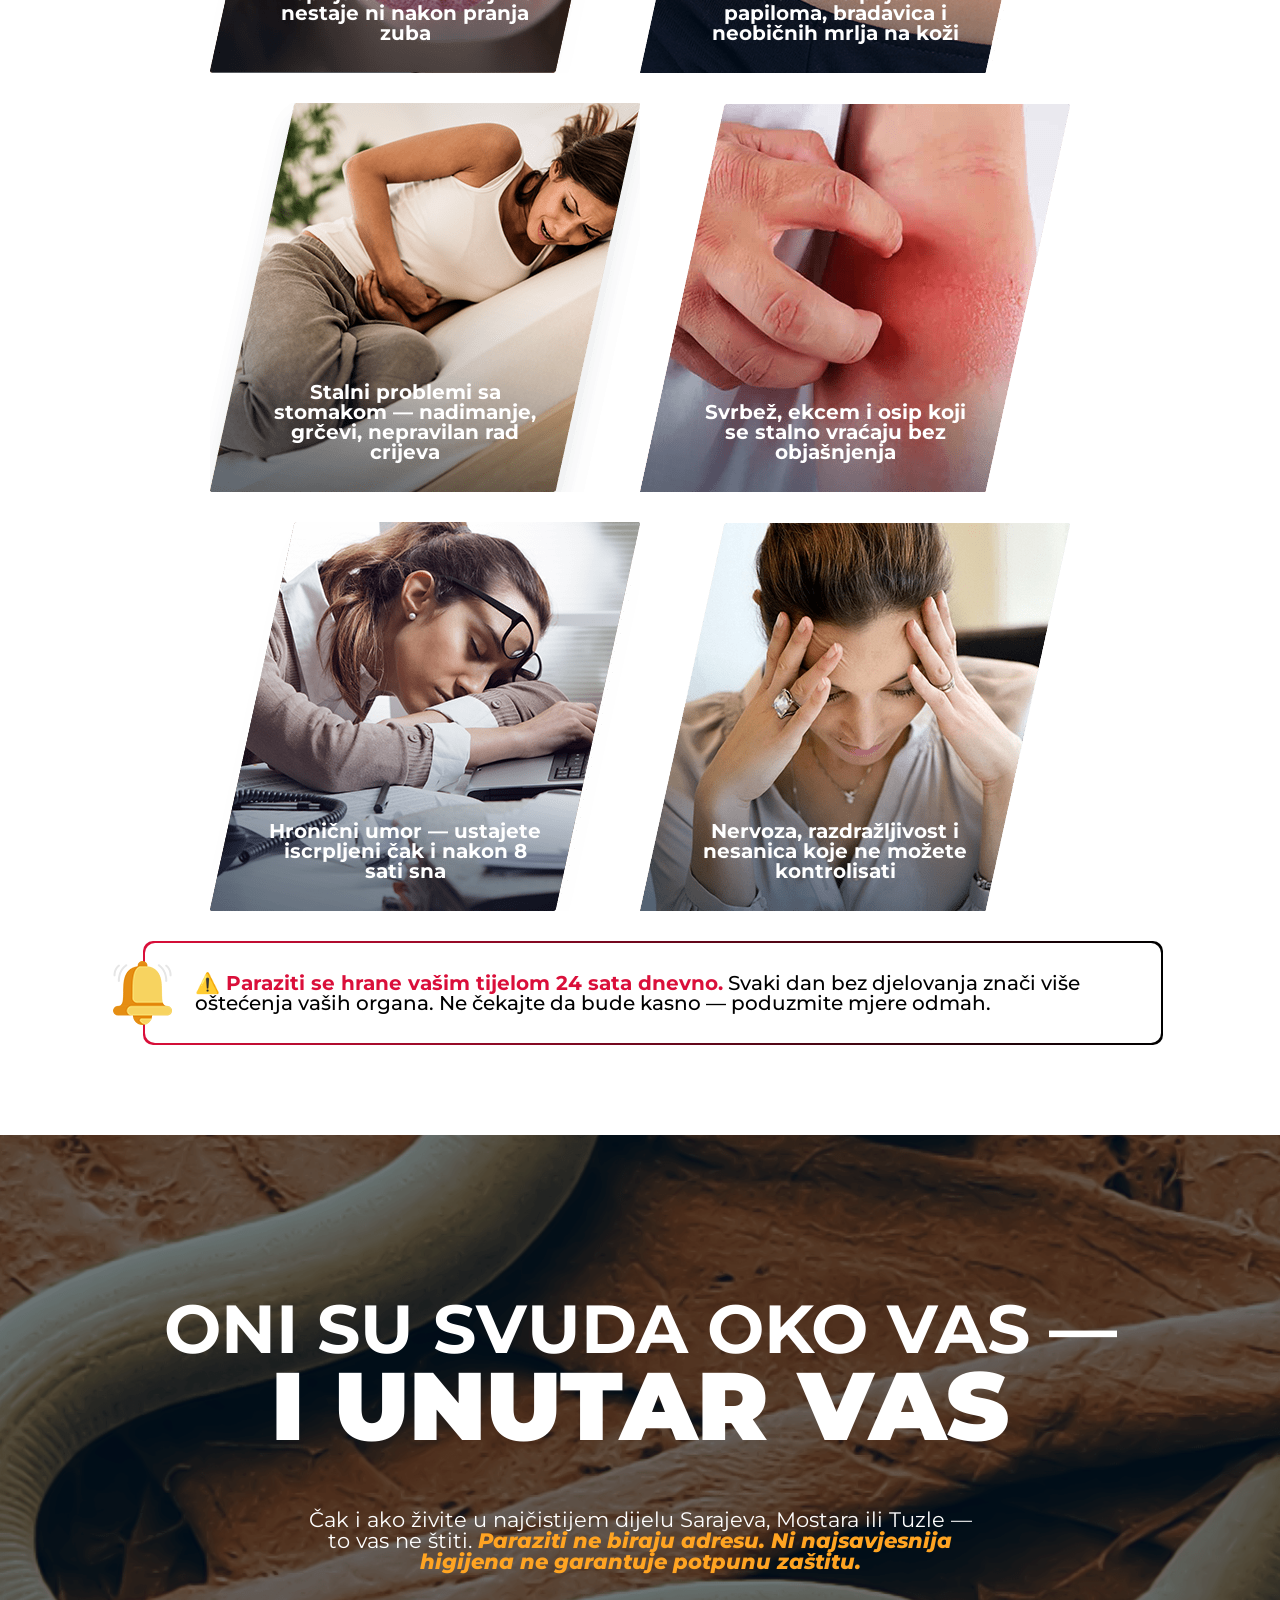
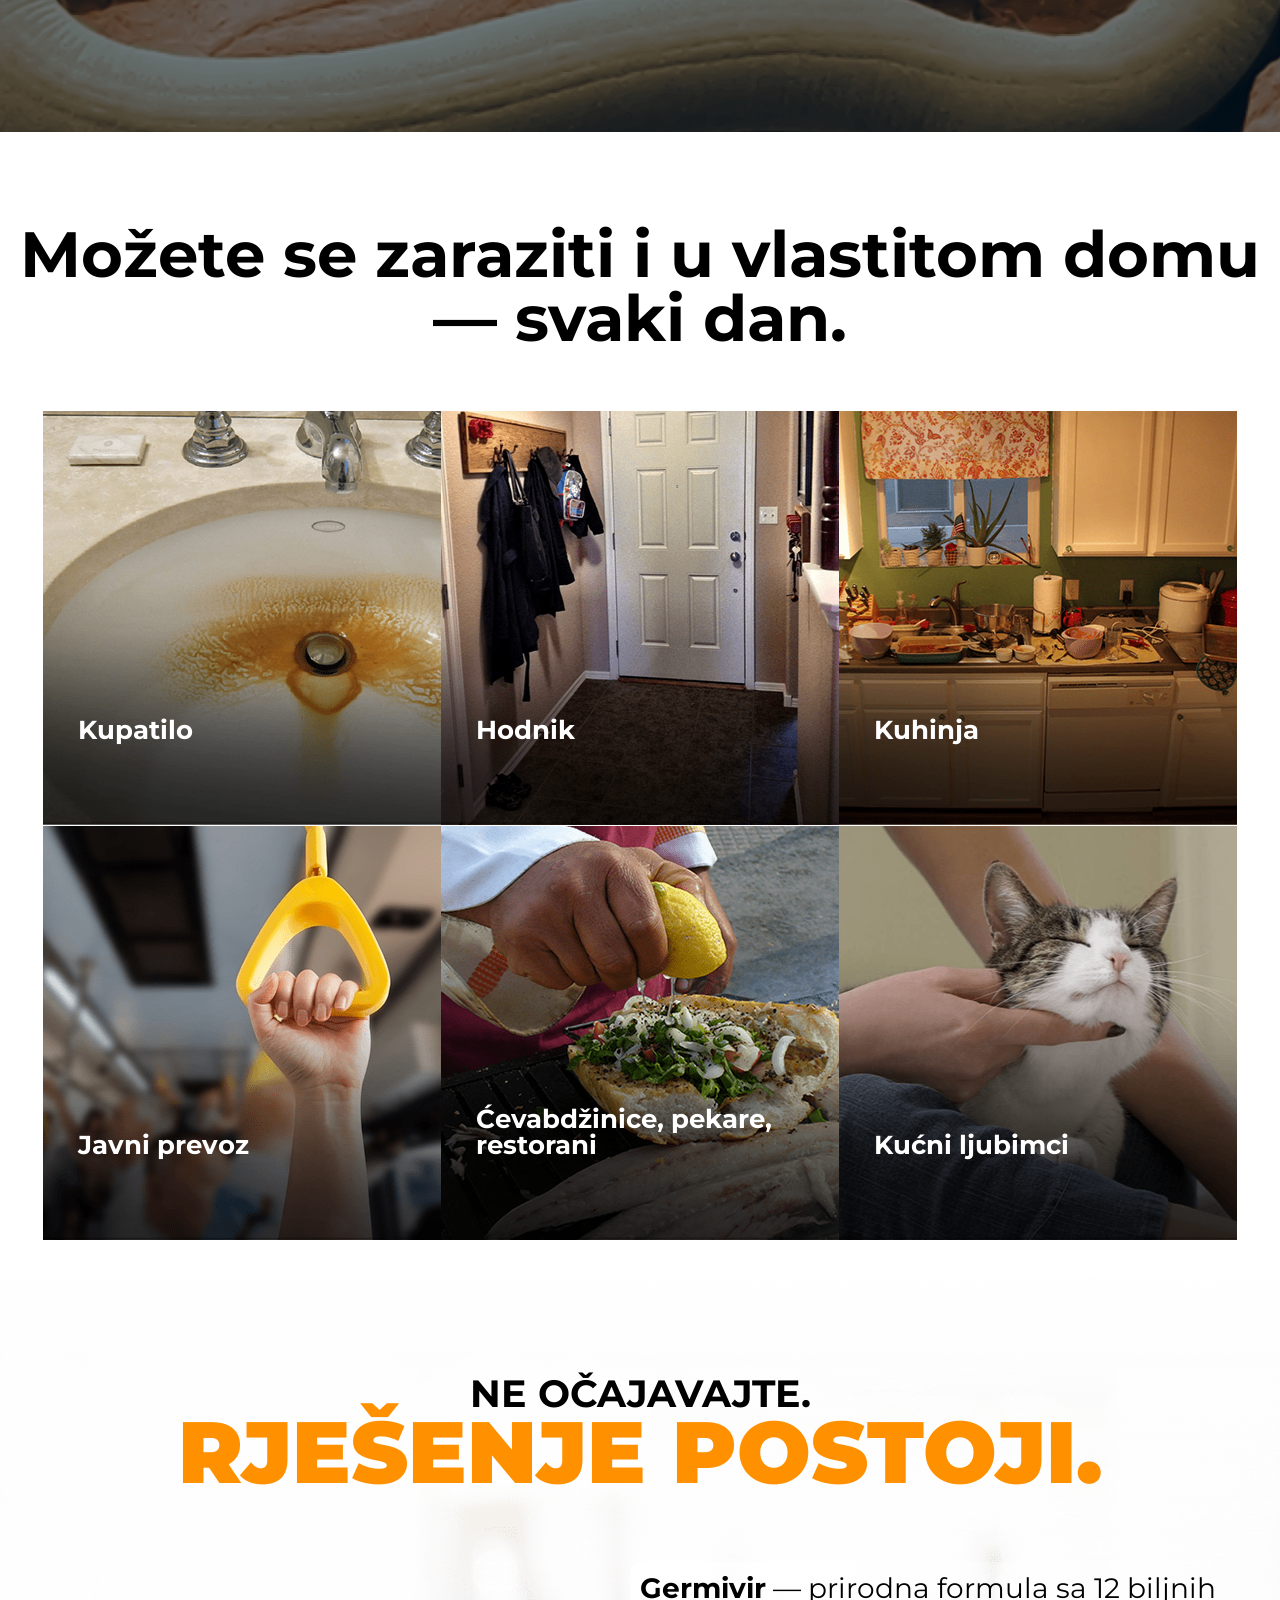
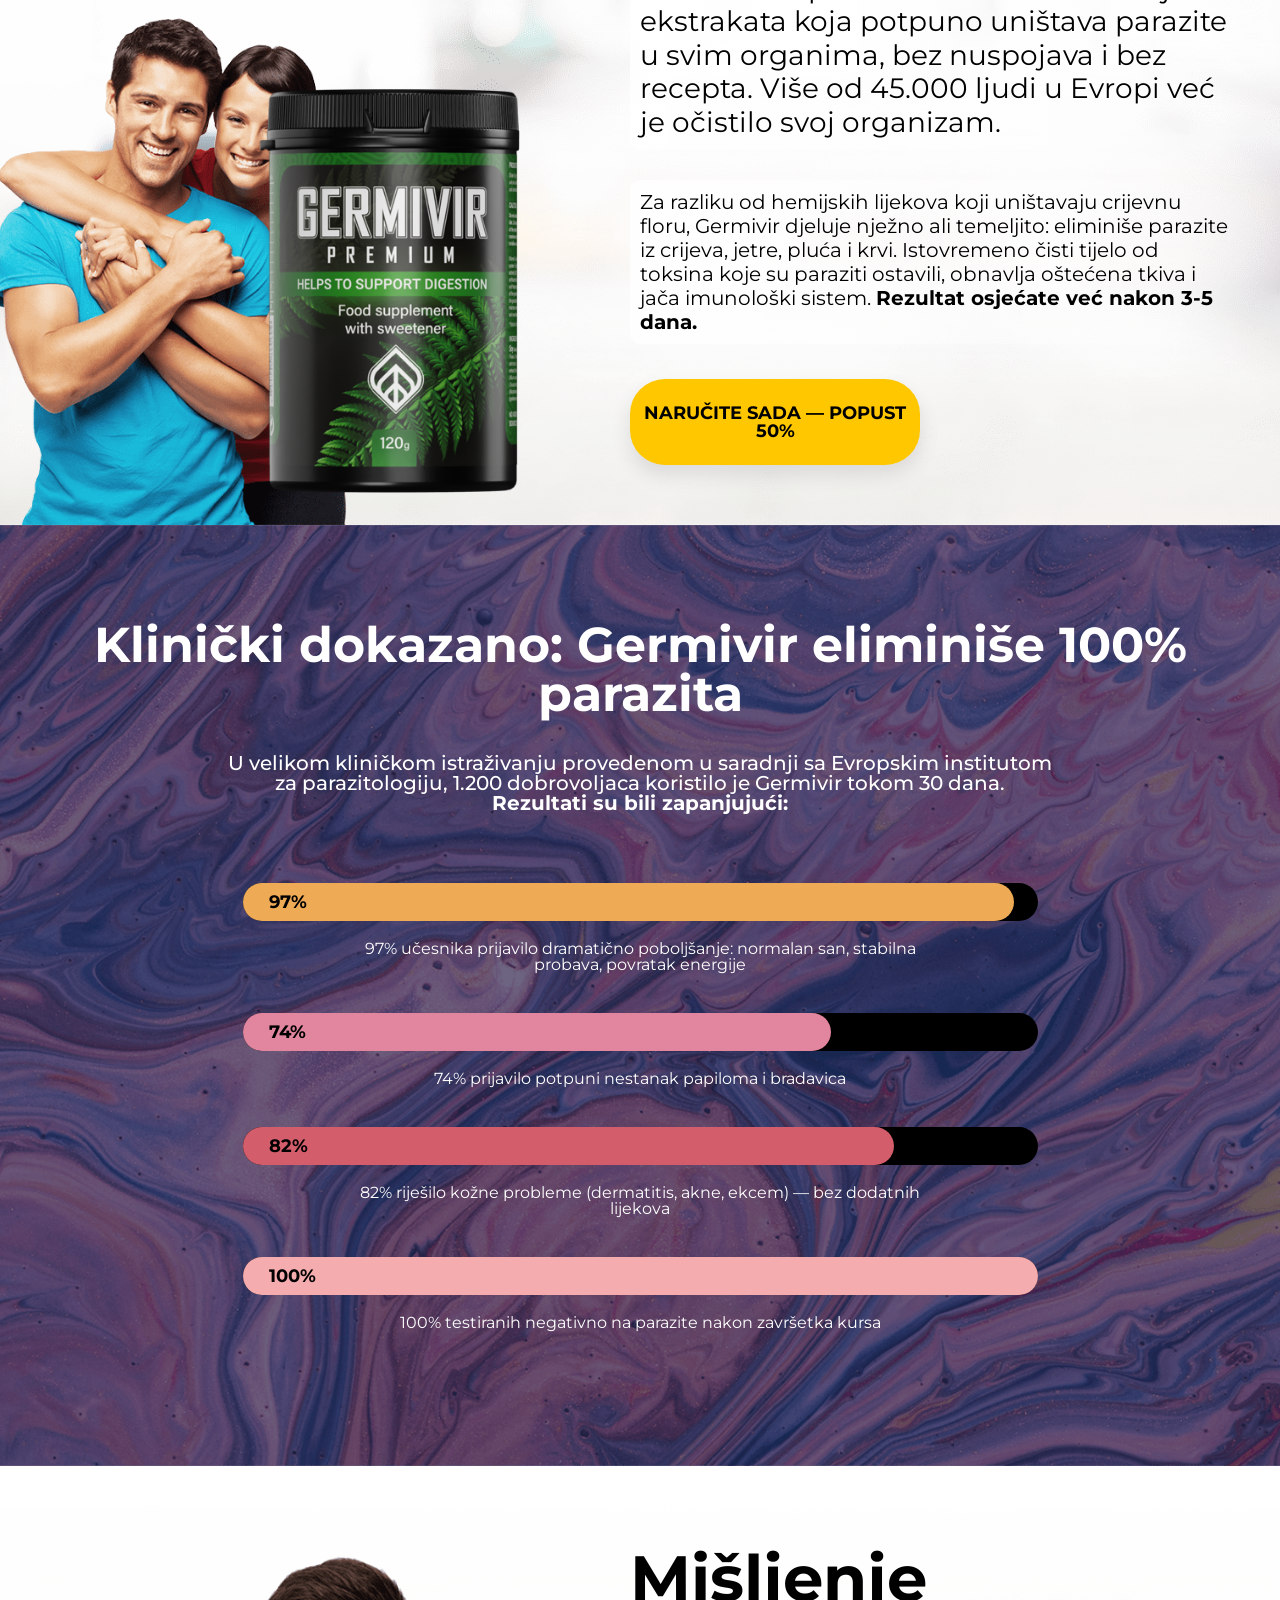
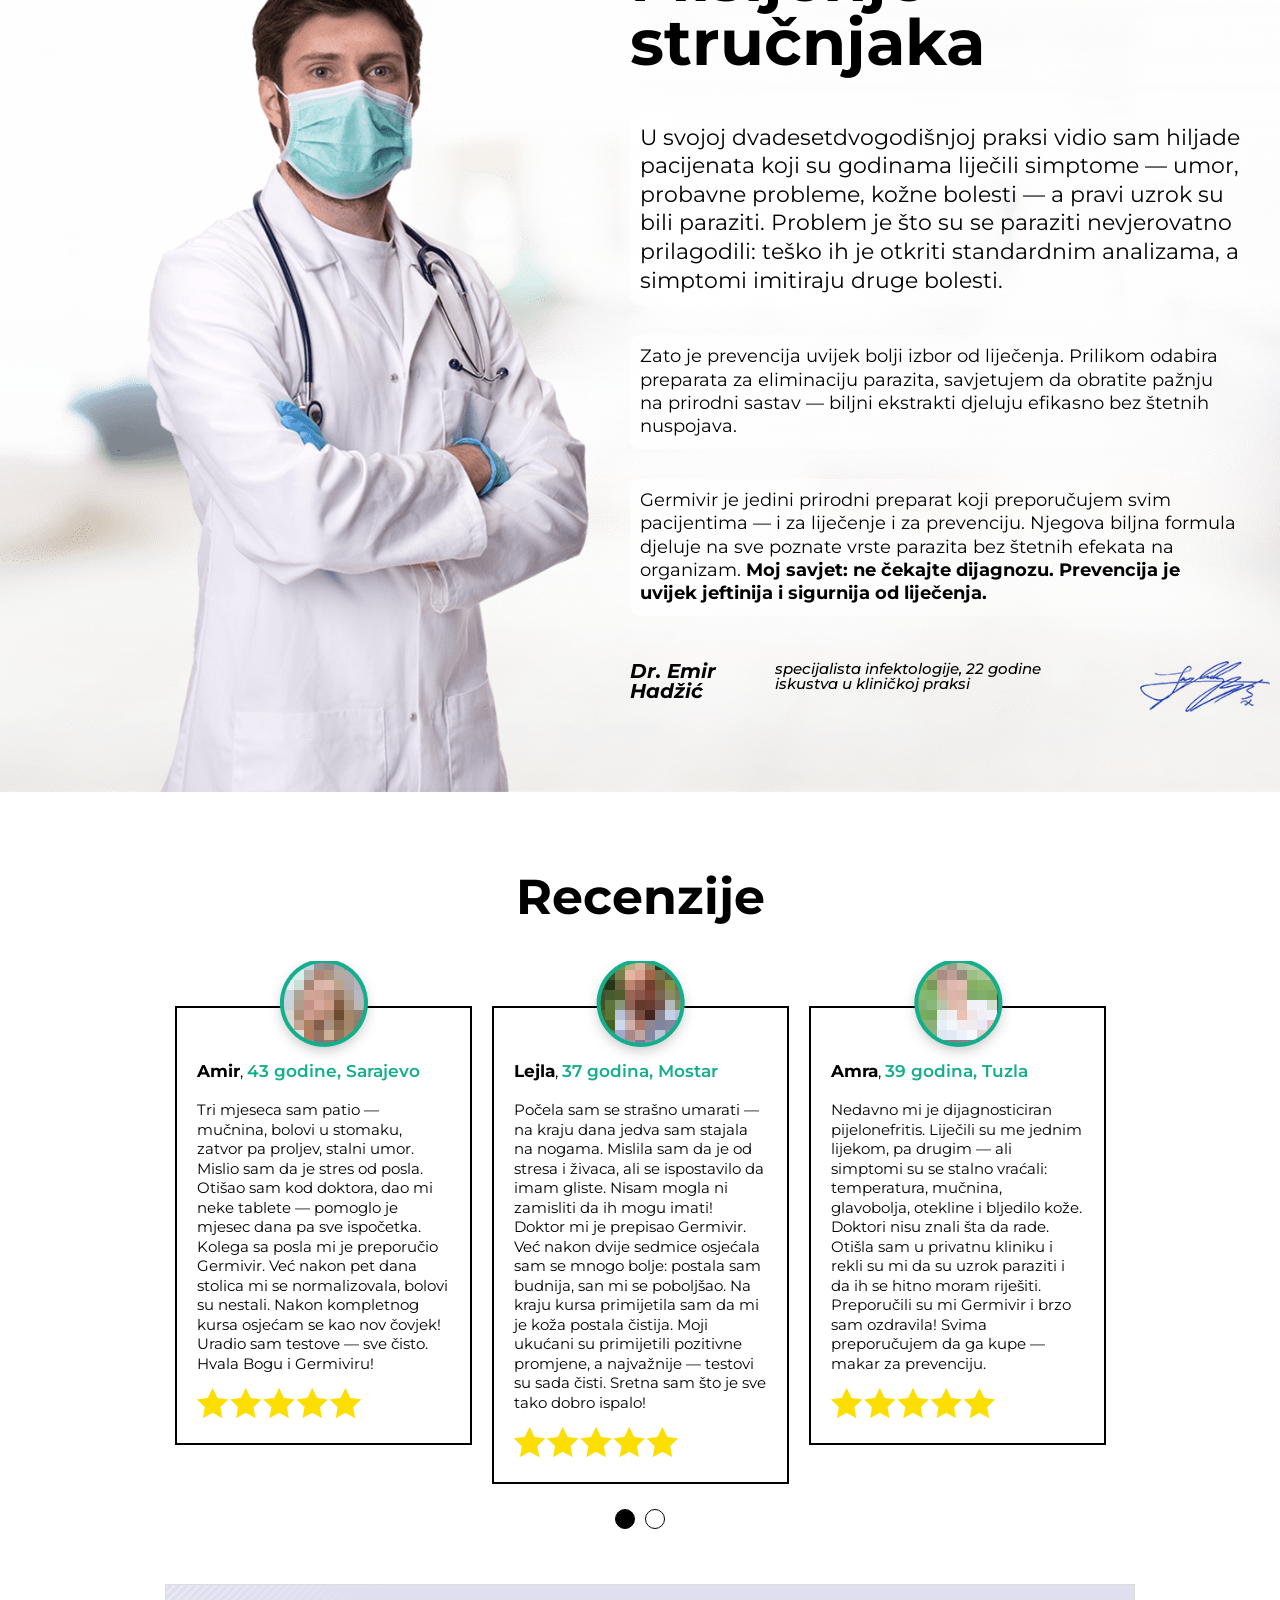
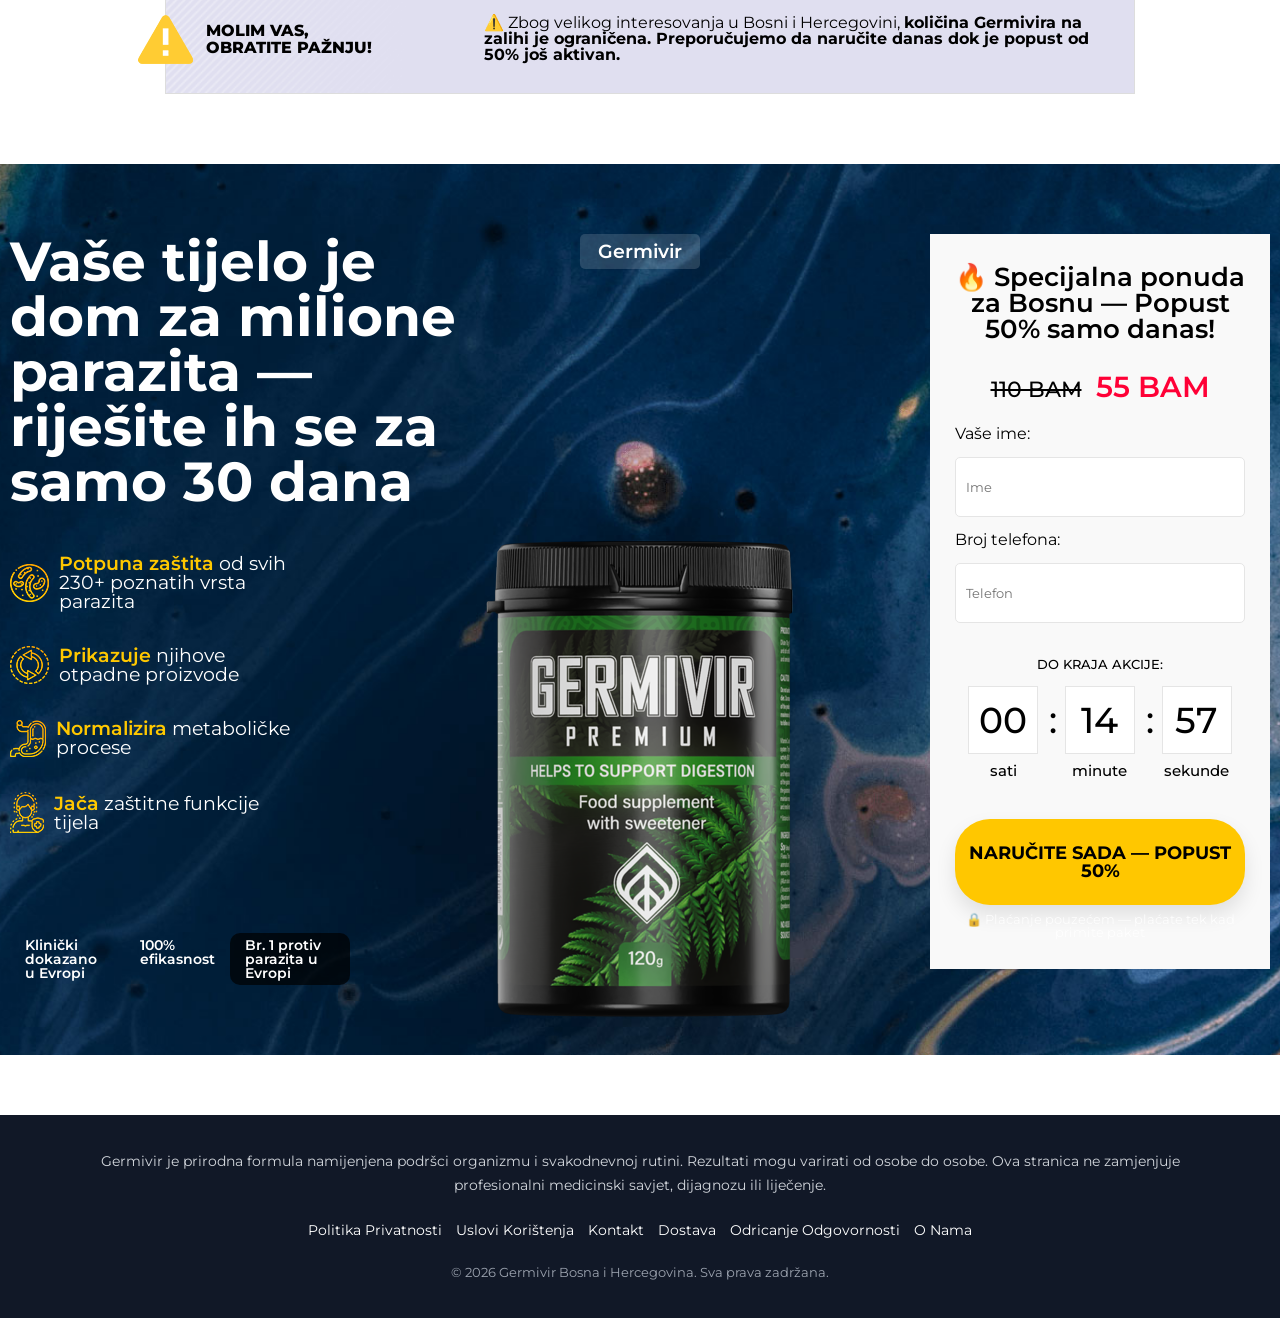
==== commit c0d1a324: "Update index.html" ====
--- a/index.html
+++ b/index.html
@@ -548,8 +548,6 @@
 
 <a href="shipping.html" style="color:#fff;text-decoration:none;font-size:14px;">Dostava</a>
 
-<a href="returns.html" style="color:#fff;text-decoration:none;font-size:14px;">Povrat Novca</a>
-
 <a href="disclaimer.html" style="color:#fff;text-decoration:none;font-size:14px;">Odricanje Odgovornosti</a>
 
 <a href="about.html" style="color:#fff;text-decoration:none;font-size:14px;">O Nama</a>
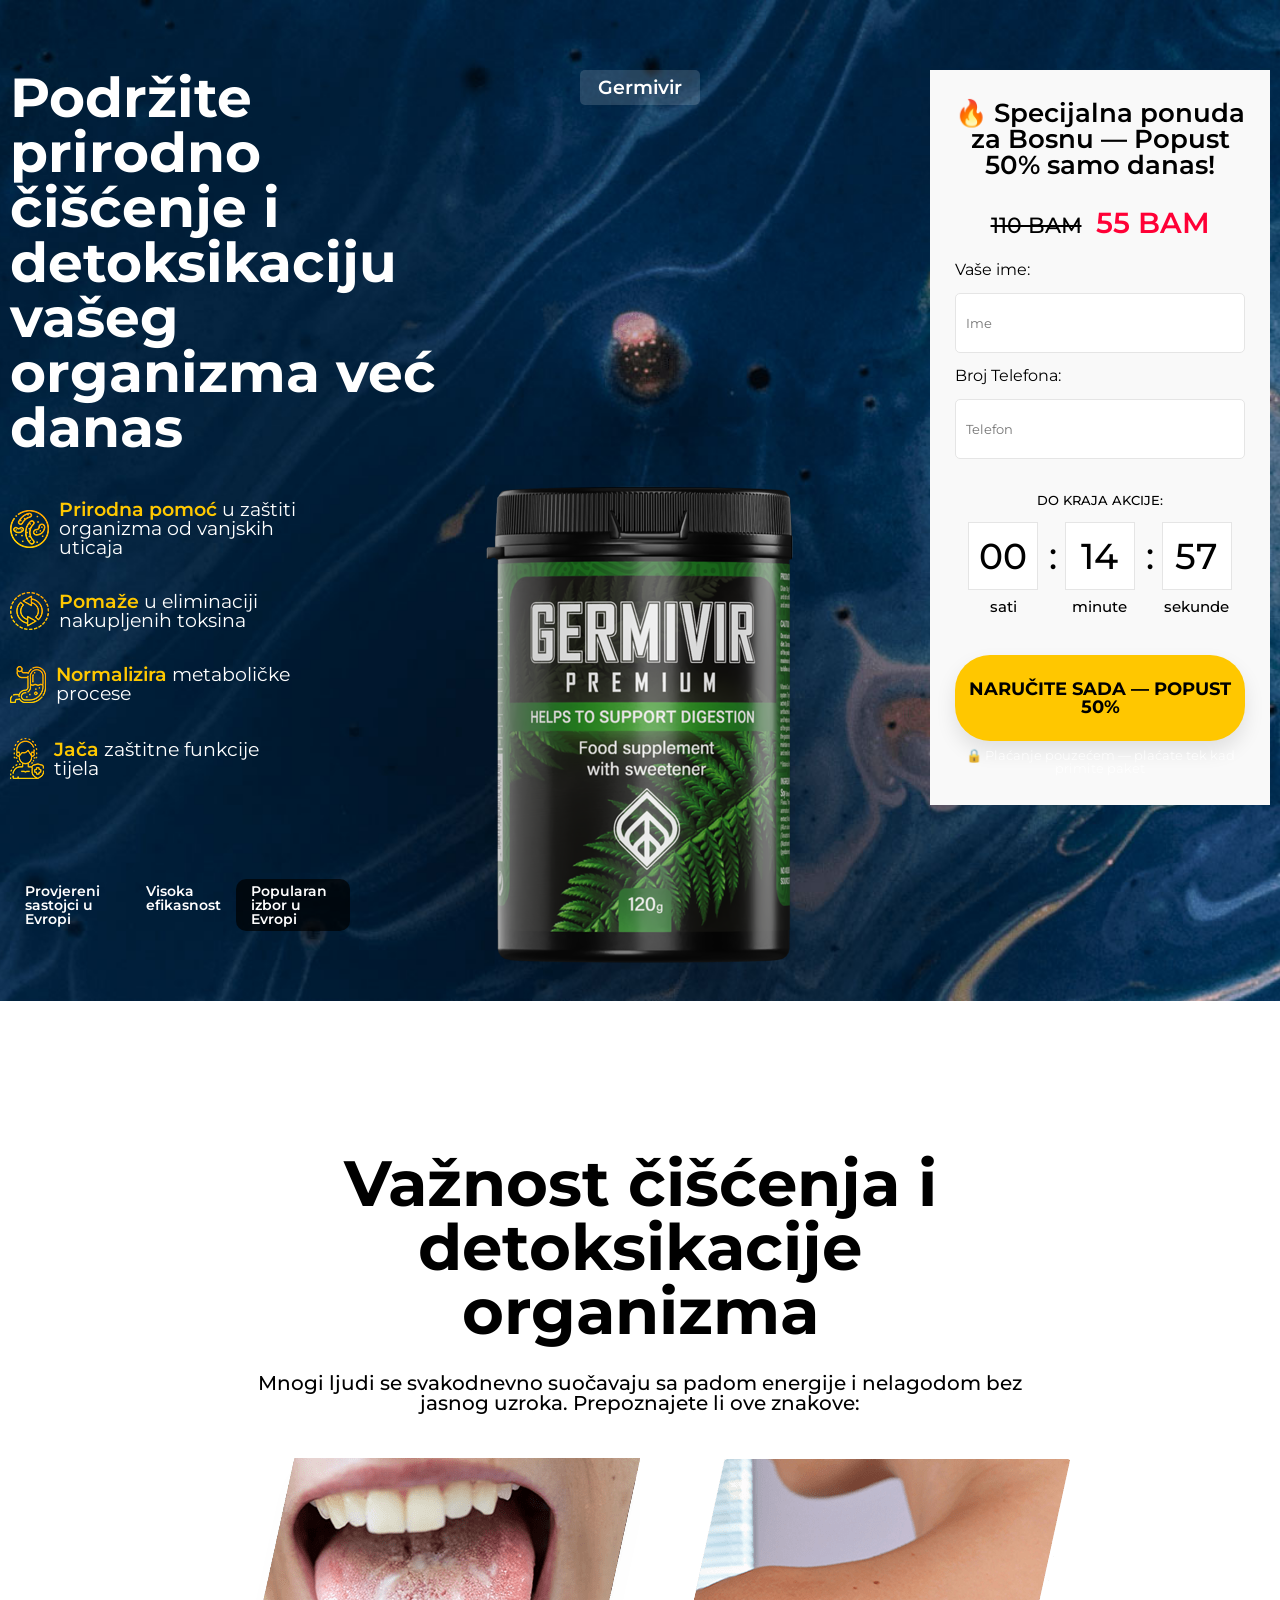
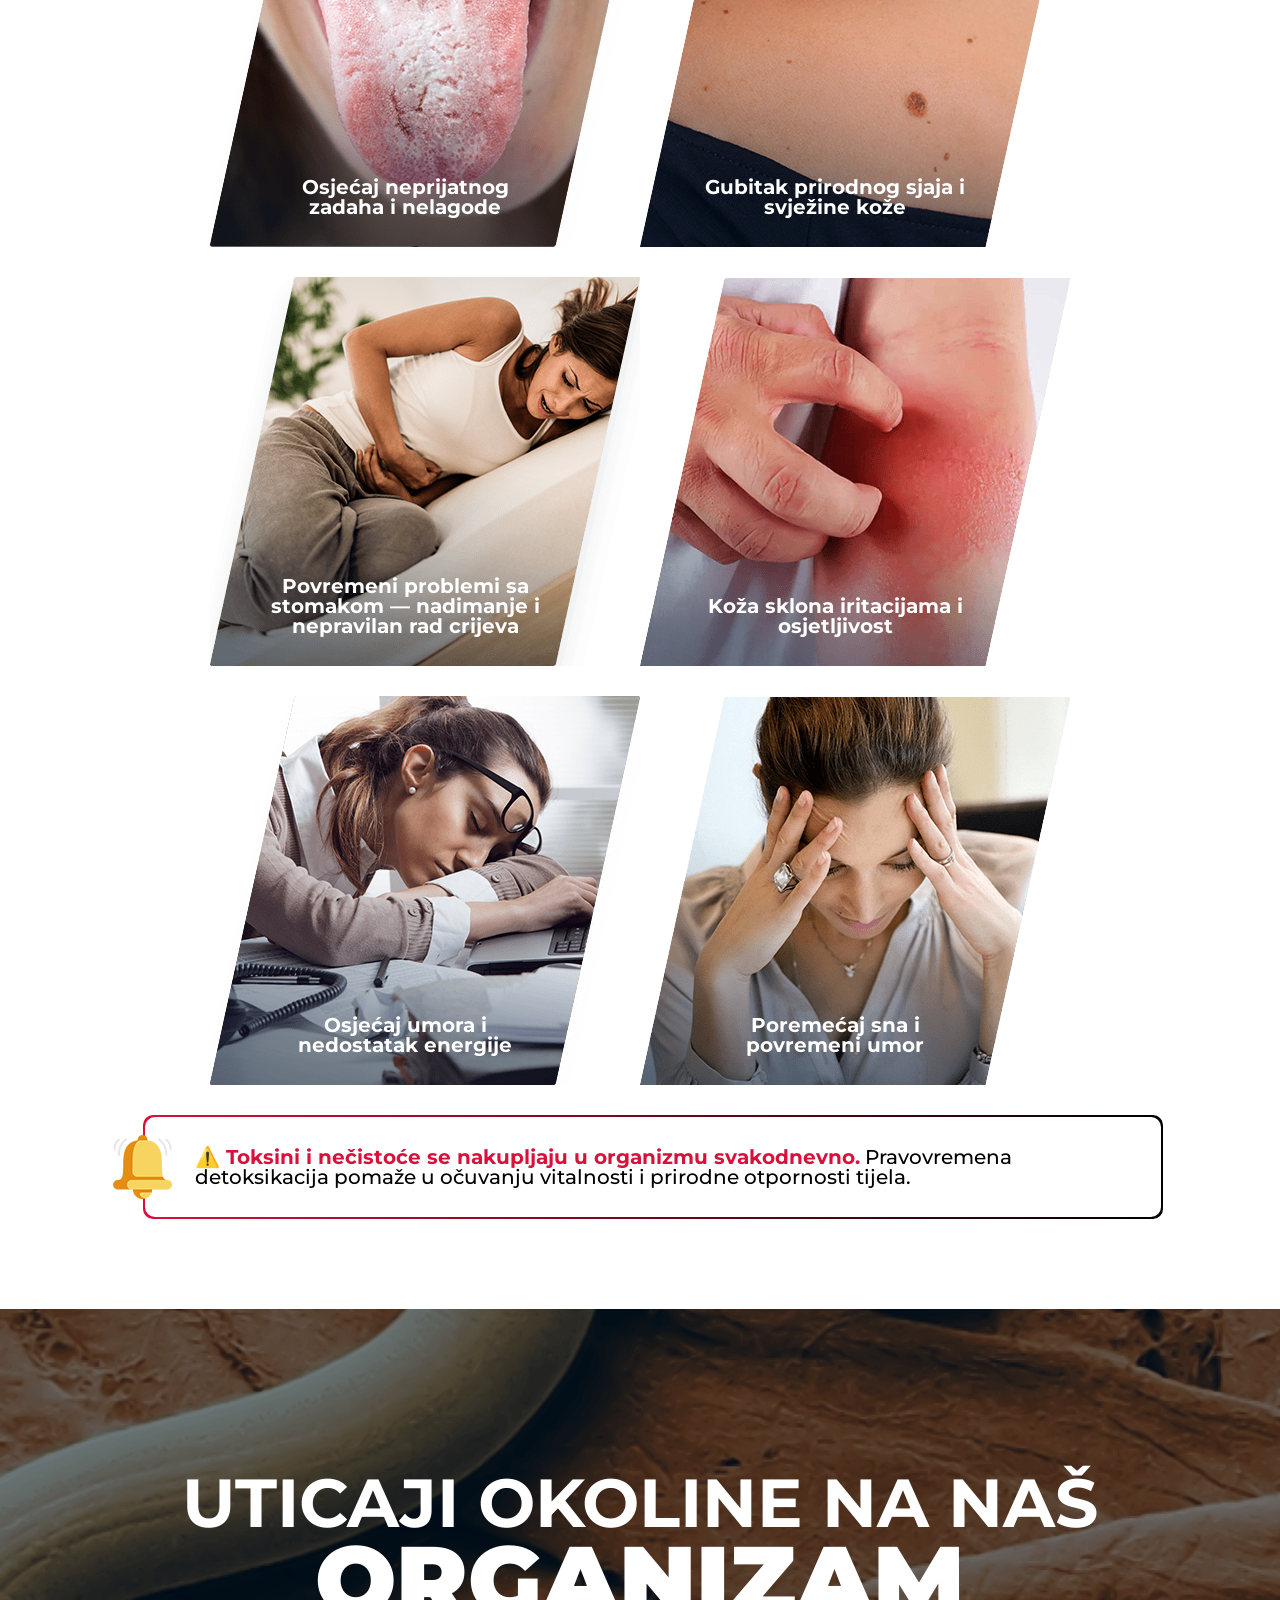
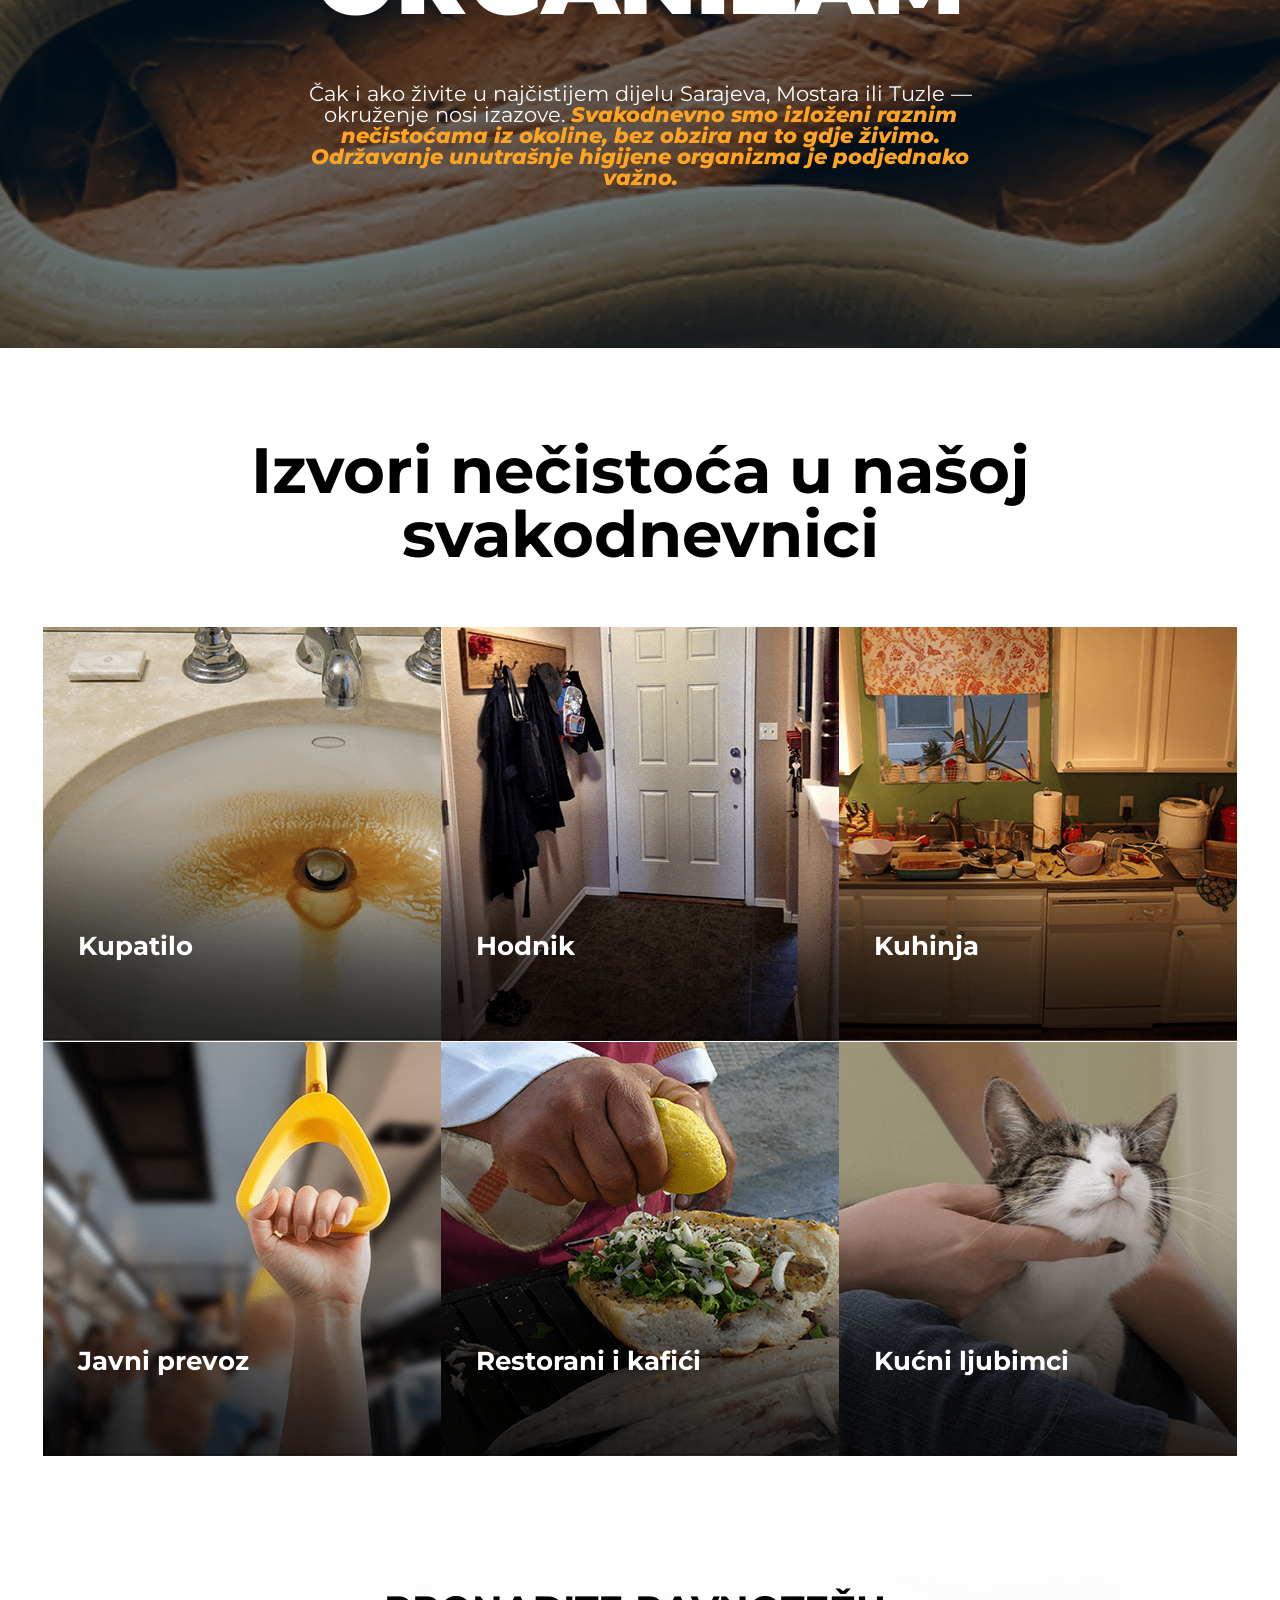
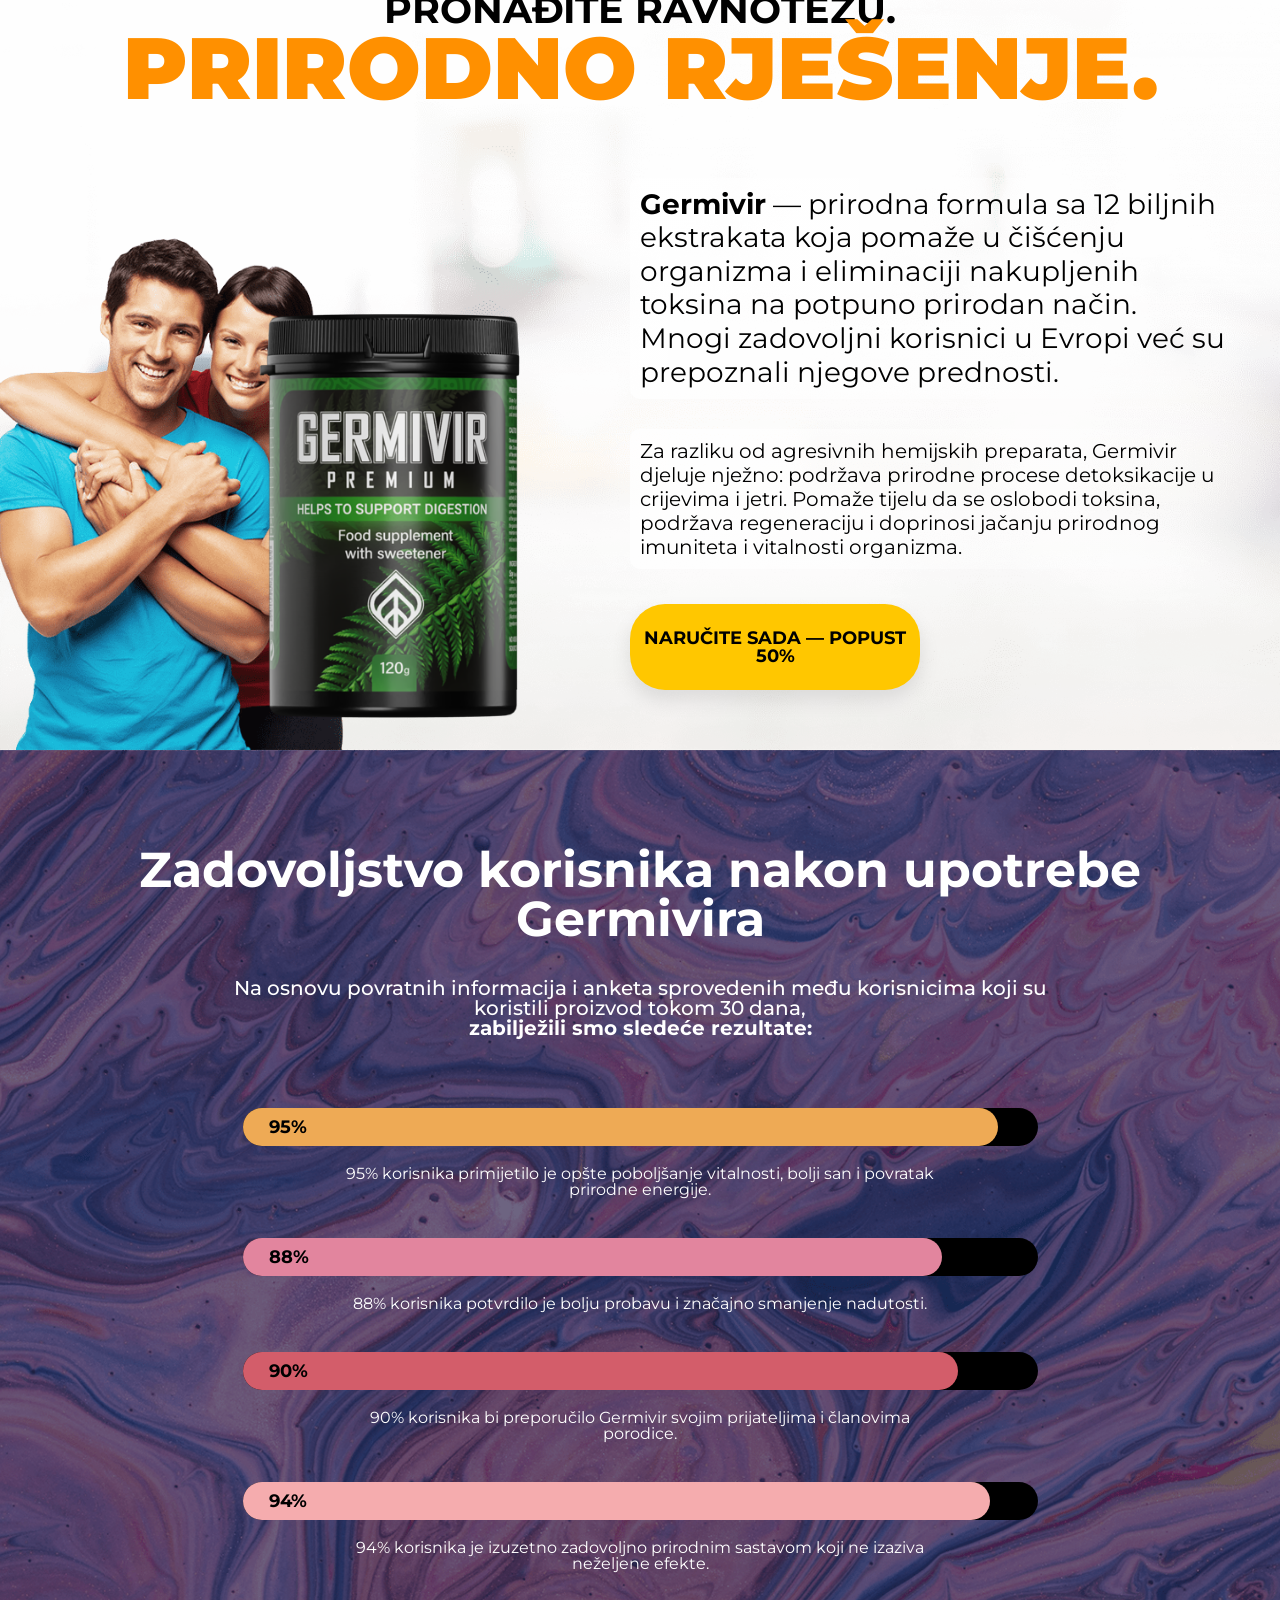
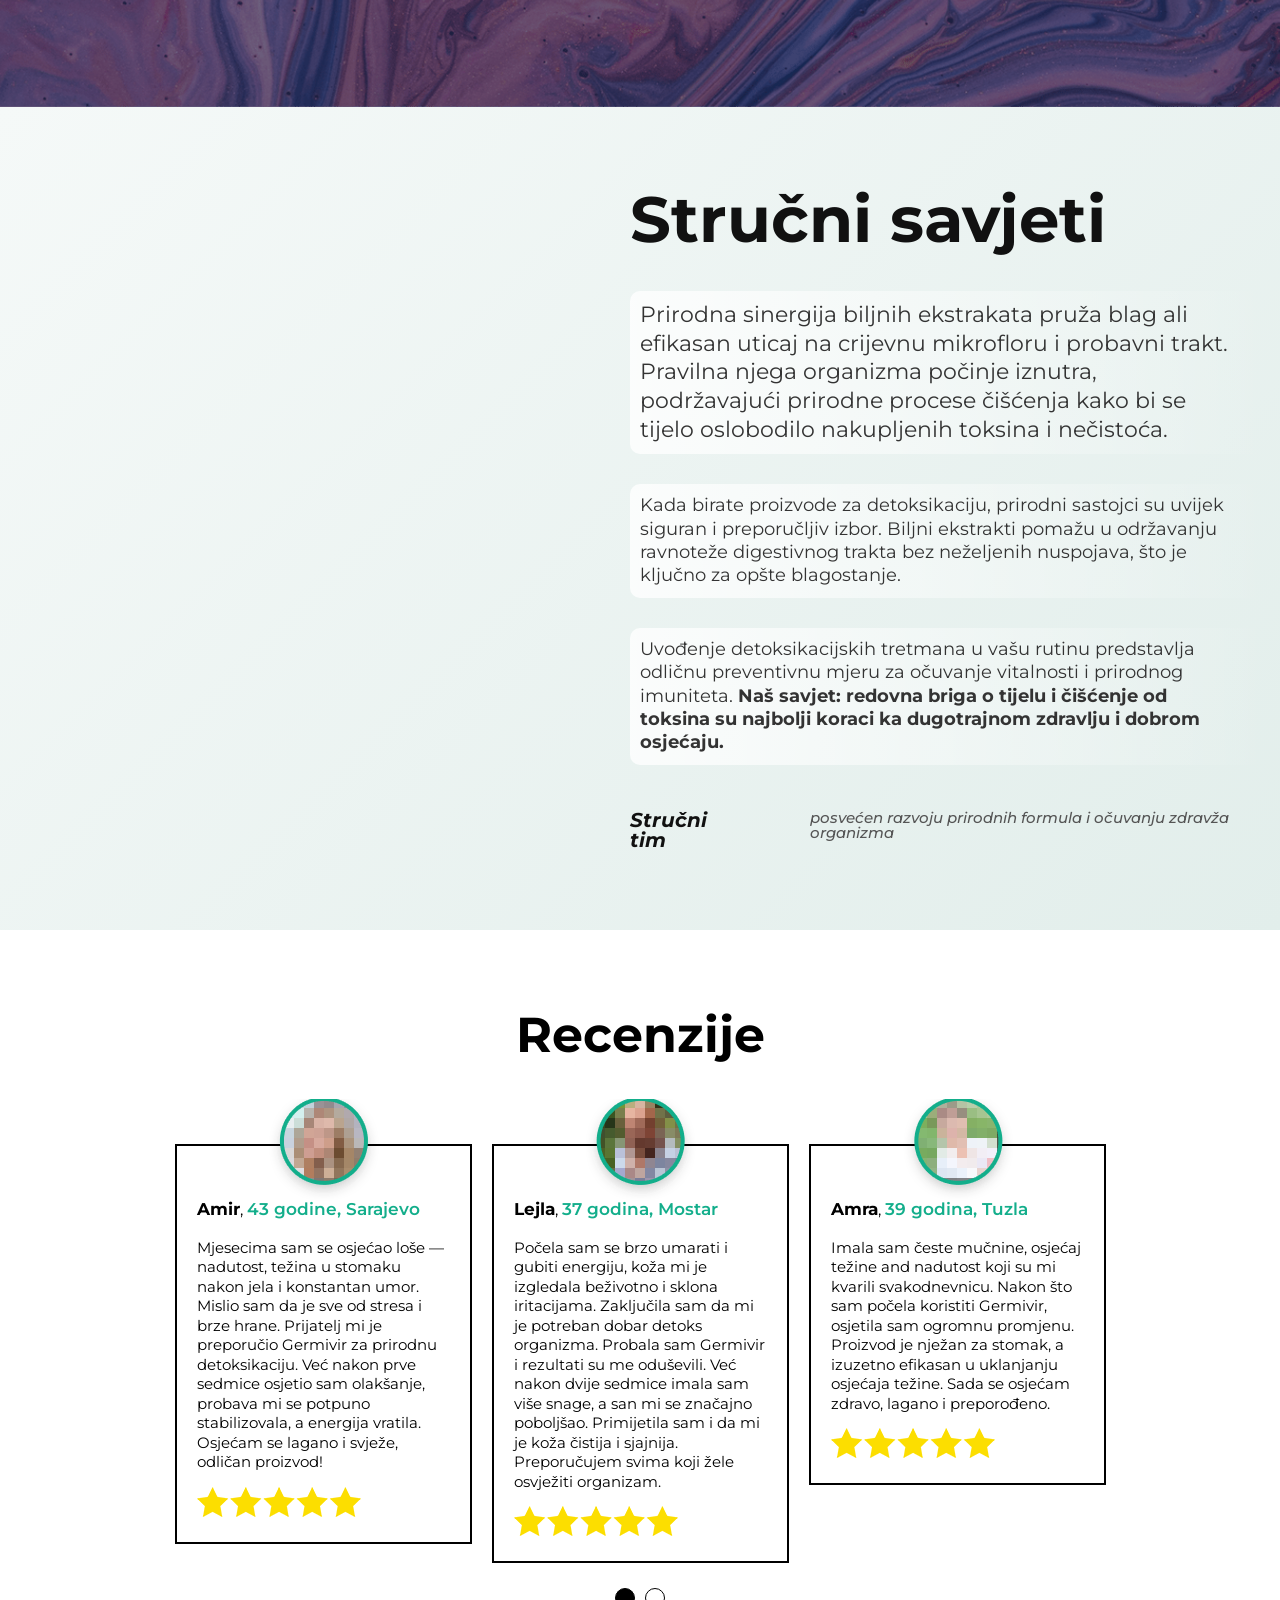
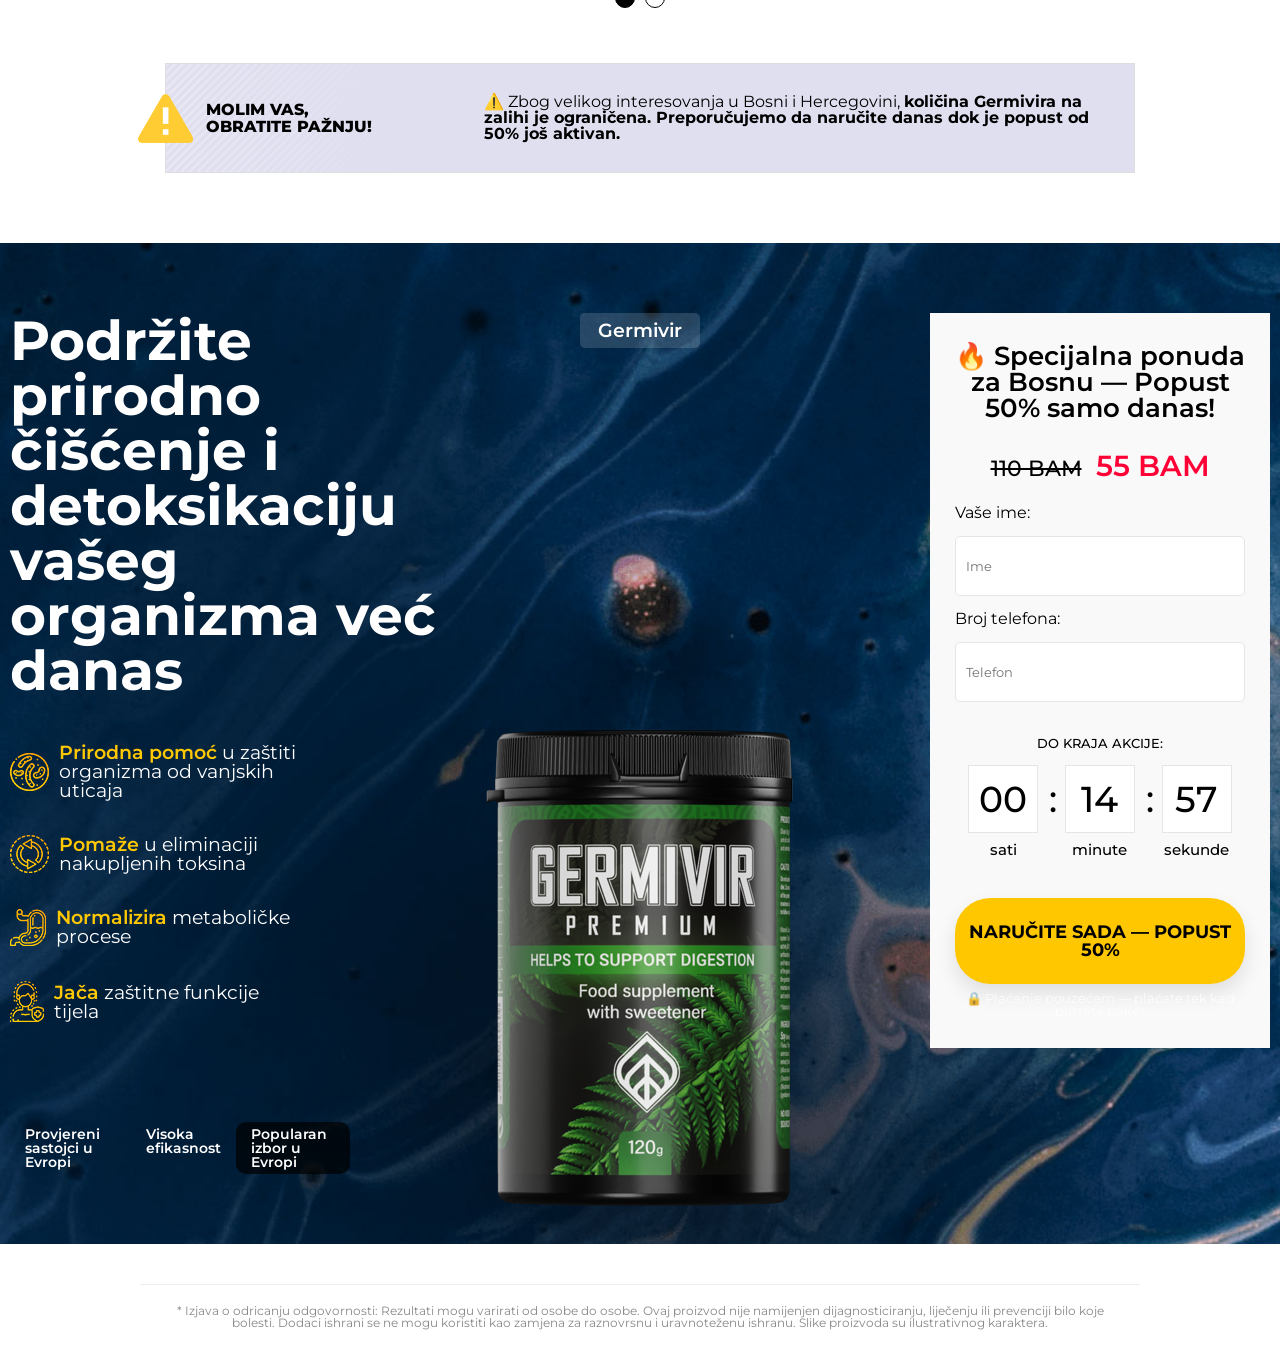
==== commit 5a909e5c: "chore: adjust copy for Google Ads compliance" ====
--- a/index.html
+++ b/index.html
@@ -1,5 +1,5 @@
 <!DOCTYPE html>
-<html lang="bs-BS">
+<html lang="bs">
    <head>
       <meta charset="UTF-8">
       <meta name="viewport" content="width=device-width, user-scalable=no, initial-scale=1.0, maximum-scale=1.0, minimum-scale=1.0">
@@ -16,198 +16,24 @@
       <style>.blockRedLine3103 {
          display: none !important;
       }</style>
-   <script type="text/javascript" src="script_land.js" defer></script>
-   <title>Germivir Bosna i Hercegovina | 50% Popusta</title>
-
-<meta name="description" content="Naručite Germivir uz 50% popusta i plaćanje po dostavi u Bosni i Hercegovini. Brza i diskretna dostava.">
-
-<meta name="keywords" content="Germivir BiH, prirodna formula, plaćanje po dostavi, podrška organizmu, online kupovina BiH">
-
-<meta name="robots" content="index, follow">
-<meta charset="UTF-8">
-<meta name="viewport" content="width=device-width, initial-scale=1.0">
-<meta name="author" content="Germivir">
-<meta http-equiv="content-language" content="bs-BA">
-
-<link rel="canonical" href="https://germivir-ba.vercel.app/">
-
-<meta property="og:type" content="product">
-<meta property="og:title" content="Germivir | 50% Popusta">
-<meta property="og:description" content="Sigurna kupovina uz plaćanje po dostavi i brzu isporuku u BiH.">
-<meta property="og:url" content="https://germivir-ba.vercel.app/">
-<meta property="og:locale" content="bs_BA">
-
-<meta name="twitter:card" content="summary_large_image">
-<meta name="twitter:title" content="Germivir BiH">
-<meta name="twitter:description" content="Prirodna formula uz 50% popusta i COD opciju.">
-      <meta name="theme-color" content="#0f172a">
-<meta name="format-detection" content="telephone=no">
-<meta name="referrer" content="strict-origin-when-cross-origin">
-
-<meta name="geo.region" content="BA">
-<meta name="geo.placename" content="Bosna i Hercegovina">
-
-<meta name="language" content="Bosnian">
-
-<meta property="og:site_name" content="Germivir Bosna i Hercegovina">
-<meta property="og:image" content="https://germivir-ba.vercel.app/img/product.png">
-
-<meta name="twitter:image" content="https://germivir-ba.vercel.app/img/product.png">
-
-<link rel="preload" href="img/product.png" as="image">
-<link rel="preload" href="css/style.css" as="style">
-
-<meta name="application-name" content="Germivir">
-<meta name="apple-mobile-web-app-capable" content="yes">
-
-<meta name="rating" content="general">
-<meta name="distribution" content="global">
-
-<meta name="revisit-after" content="7 days">
-
-<meta name="classification" content="Health Support Product">
-
-<meta name="target" content="all">
-
-<meta name="HandheldFriendly" content="true">
-
-<meta name="MobileOptimized" content="320">
-
-<meta name="apple-mobile-web-app-status-bar-style" content="black-translucent">
-
-<meta name="copyright" content="Germivir">
-
-<meta name="reply-to" content="support@germivir-ba.vercel.app">
-
-<meta name="coverage" content="Bosnia and Herzegovina">
-
-<meta name="subject" content="Prirodna podrška organizmu">
-
-<meta name="abstract" content="Prirodna formula uz plaćanje po dostavi u Bosni i Hercegovini">
-
-<meta property="product:price:amount" content="55">
-<meta property="product:price:currency" content="BAM">
-
-<link rel="preconnect" href="https://fonts.googleapis.com">
-<link rel="dns-prefetch" href="//fonts.googleapis.com">
-      <script type="application/ld+json">
-{
-"@context":"https://schema.org",
-"@graph":[
-{
-"@type":"Product",
-"name":"Germivir",
-"description":"Prirodna formula dostupna uz plaćanje po dostavi u Bosni i Hercegovini.",
-"brand":{
-"@type":"Brand",
-"name":"Germivir"
-},
-"offers":{
-"@type":"Offer",
-"price":"55",
-"priceCurrency":"BAM",
-"availability":"https://schema.org/InStock",
-"url":"https://germivir-ba.vercel.app/"
-}
-},
-{
-"@type":"Organization",
-"name":"Germivir",
-"url":"https://germivir-ba.vercel.app/"
-},
-{
-"@type":"FAQPage",
-"mainEntity":[
-{
-"@type":"Question",
-"name":"Da li je dostupno plaćanje po dostavi?",
-"acceptedAnswer":{
-"@type":"Answer",
-"text":"Da, proizvod plaćate tek nakon dostave."
-}
-},
-{
-"@type":"Question",
-"name":"Koliko traje dostava?",
-"acceptedAnswer":{
-"@type":"Answer",
-"text":"Dostava obično traje nekoliko radnih dana unutar BiH."
-}
-},
-{
-"@type":"Question",
-"name":"Da li je narudžba sigurna?",
-"acceptedAnswer":{
-"@type":"Answer",
-"text":"Da, online narudžba je jednostavna i sigurna."
-}
-}
-]
-}
-]
-}
-         [
-    {
-      "@type":"WebSite",
-      "name":"Germivir Bosna i Hercegovina",
-      "url":"https://germivir-ba.vercel.app/",
-      "potentialAction":{
-        "@type":"SearchAction",
-        "target":"https://germivir-ba.vercel.app/?s={search_term_string}",
-        "query-input":"required name=search_term_string"
-      }
-    },
-    {
-      "@type":"BreadcrumbList",
-      "itemListElement":[
-        {
-          "@type":"ListItem",
-          "position":1,
-          "name":"Početna",
-          "item":"https://germivir-ba.vercel.app/"
-        },
-        {
-          "@type":"ListItem",
-          "position":2,
-          "name":"Germivir",
-          "item":"https://germivir-ba.vercel.app/"
-        }
-      ]
-    },
-    {
-      "@type":"MedicalWebPage",
-      "name":"Germivir",
-      "url":"https://germivir-ba.vercel.app/",
-      "inLanguage":"bs",
-      "about":"Prirodna podrška organizmu",
-      "audience":{
-        "@type":"PeopleAudience",
-        "suggestedGender":"unisex"
-      }
-    }
-  ]
-}
-</script>
-   
-   </head>
+   <script type="text/javascript" src="script_land.js" defer></script></head>
    <body>
       <div class="wrap">
          <header class="order order-drop">
             <div class="container">
                <div class="order-left">
-                  <h1 class="order-title lt0">Vaše tijelo je dom za milione parazita — riješite ih se za samo 30 dana</h1>
+                  <h1 class="order-title lt0">Podržite prirodno čišćenje i detoksikaciju vašeg organizma već danas</h1>
                   <div class="order-content">
                      <div class="order-lists">
                         <ul class="order-list">
                            <li class="orderList-item">
                               <img alt="" class="orderList-img" src="img/orderList-1.png"> 
-                              <p class="orderList-text lt1"> <span class="orderList-text_yellow">Potpuna zaštita </span> od svih 230+ poznatih vrsta parazita
+                              <p class="orderList-text lt1"> <span class="orderList-text_yellow">Prirodna pomoć </span> u zaštiti organizma od vanjskih uticaja
                               </p>
                            </li>
                            <li class="orderList-item">
                               <img alt="" class="orderList-img" src="img/orderList-2.png"> 
-                              <p class="orderList-text lt2"> <span class="orderList-text_yellow">Prikazuje </span> njihove otpadne
-                                 proizvode
+                              <p class="orderList-text lt2"> <span class="orderList-text_yellow">Pomaže </span> u eliminaciji nakupljenih toksina
                               </p>
                            </li>
                            <li class="orderList-item">
@@ -223,7 +49,7 @@
                               </p>
                            </li>
                         </ul>
-                        <div class="orderLeft-footer"> <span class="orderLeftFooter-text lt5">Klinički dokazano u Evropi</span><span class="orderLeftFooter-text lt6">100% efikasnost</span><span class="orderLeftFooter-text orderLeftFooter-text_bcDark lt7">Br. 1 protiv parazita u Evropi</span> 
+                        <div class="orderLeft-footer"> <span class="orderLeftFooter-text lt5">Provjereni sastojci u Evropi</span><span class="orderLeftFooter-text lt6">Visoka efikasnost</span><span class="orderLeftFooter-text orderLeftFooter-text_bcDark lt7">Popularan izbor u Evropi</span> 
                         </div>
                      </div>
                      <div class="product-img"><img alt="" src="img/product.png"></div>
@@ -256,197 +82,196 @@
             </div>
          </header>
          <section class="pest">
-            <div class="container">
-               <h2 class="pest-title lt17">Paraziti su tiha epidemija 21. vijeka</h2>
-               <span class="pest-subTitle lt18">Svaka treća osoba u Bosni i Hercegovini nosi parazite u tijelu — a da toga nije ni svjesna. Prepoznajete li ove simptome:</span> 
-               <div class="pest-blocks">
-                  <div class="row justify">
-                     <div class="pest-item pest-item_first pest-item-1">
-                        <p class="pest-text lt19">Neprijatan zadah koji ne nestaje ni nakon pranja zuba</p>
-                     </div>
-                     <div class="pest-item pest-item_middle pest-item-2">
-                        <p class="pest-text lt20">Stalni problemi sa stomakom — nadimanje, grčevi, nepravilan rad crijeva</p>
-                     </div>
-                     <div class="pest-item pest-item-3">
-                        <p class="pest-text lt21">Hronični umor — ustajete iscrpljeni čak i nakon 8 sati sna</p>
-                     </div>
-                  </div>
-                  <div class="row">
-                     <div class="pest-item pest-item-4">
-                        <p class="pest-text lt22">Iznenadna pojava papiloma, bradavica i neobičnih mrlja na koži</p>
-                     </div>
-                     <div class="pest-item pest-item_middle pest-item-5">
-                        <p class="pest-text lt23">Svrbež, ekcem i osip koji se stalno vraćaju bez objašnjenja</p>
-                     </div>
-                     <div class="pest-item pest-item_last pest-item-6">
-                        <p class="pest-text lt24">Nervoza, razdražljivost i nesanica koje ne možete kontrolisati</p>
-                     </div>
-                  </div>
-               </div>
-               <div class="notice notice_border">
-                  <div class="notice_bg-white">
-                     <p class="notice-text lt25"> <span class="notice-text_red">⚠️ Paraziti se hrane vašim tijelom 24 sata dnevno.</span> Svaki dan bez djelovanja znači više oštećenja vaših organa. Ne čekajte da bude kasno — poduzmite mjere odmah.
-                     </p>
-                  </div>
-               </div>
-            </div>
-         </section>
+             <div class="container">
+                <h2 class="pest-title lt17">Važnost čišćenja i detoksikacije organizma</h2>
+                <span class="pest-subTitle lt18">Mnogi ljudi se svakodnevno suočavaju sa padom energije i nelagodom bez jasnog uzroka. Prepoznajete li ove znakove:</span> 
+                <div class="pest-blocks">
+                   <div class="row justify">
+                      <div class="pest-item pest-item_first pest-item-1">
+                         <p class="pest-text lt19">Osjećaj neprijatnog zadaha i nelagode</p>
+                      </div>
+                      <div class="pest-item pest-item_middle pest-item-2">
+                         <p class="pest-text lt20">Povremeni problemi sa stomakom — nadimanje i nepravilan rad crijeva</p>
+                      </div>
+                      <div class="pest-item pest-item-3">
+                         <p class="pest-text lt21">Osjećaj umora i nedostatak energije</p>
+                      </div>
+                   </div>
+                   <div class="row">
+                      <div class="pest-item pest-item-4">
+                         <p class="pest-text lt22">Gubitak prirodnog sjaja i svježine kože</p>
+                      </div>
+                      <div class="pest-item pest-item_middle pest-item-5">
+                         <p class="pest-text lt23">Koža sklona iritacijama i osjetljivost</p>
+                      </div>
+                      <div class="pest-item pest-item_last pest-item-6">
+                         <p class="pest-text lt24">Poremećaj sna i povremeni umor</p>
+                      </div>
+                   </div>
+                </div>
+                <div class="notice notice_border">
+                   <div class="notice_bg-white">
+                      <p class="notice-text lt25"> <span class="notice-text_red">⚠️ Toksini i nečistoće se nakupljaju u organizmu svakodnevno.</span> Pravovremena detoksikacija pomaže u očuvanju vitalnosti i prirodne otpornosti tijela.
+                      </p>
+                   </div>
+                </div>
+             </div>
+          </section>
          <section class="everywhere">
             <div class="container">
-               <h2 class="everywhere-title lt26">Oni su svuda oko vas — <span
-                  class="everywhere-title_big">i unutar vas</span> </h2>
-               <p class="everywhere-text lt27">Čak i ako živite u najčistijem dijelu Sarajeva, Mostara ili Tuzle — to vas ne štiti. <span class="everywhere-text_orange">Paraziti ne biraju adresu. Ni najsavjesnija higijena ne garantuje potpunu zaštitu.</span> 
+               <h2 class="everywhere-title lt26">Uticaji okoline na naš <span
+                  class="everywhere-title_big">organizam</span> </h2>
+               <p class="everywhere-text lt27">Čak i ako živite u najčistijem dijelu Sarajeva, Mostara ili Tuzle — okruženje nosi izazove. <span class="everywhere-text_orange">Svakodnevno smo izloženi raznim nečistoćama iz okoline, bez obzira na to gdje živimo. Održavanje unutrašnje higijene organizma je podjednako važno.</span> 
                </p>
             </div>
          </section>
          <section class="every2">
             <div class="container">
-               <h2 class="every2-title lt28">Možete se zaraziti i u vlastitom domu — svaki dan.</h2>
+               <h2 class="every2-title lt28">Izvori nečistoća u našoj svakodnevnici</h2>
                <div class="every2-block">
                   <div class="every2Block-item every2Block-item1">
                      <h3 class="every2Item-title lt29">Kupatilo</h3>
-                     <p class="every2Item-text lt30">Vaše kupatilo je leglo parazita. Svaki put kad operete ruke, čestice ostaju na površinama. <strong>78% parazita preživljava sapun.</strong>
+                     <p class="every2Item-text lt30">Vaše kupatilo je mjesto sa visokom vlažnošću. Vlažna mjesta mogu pogodovati razvoju neželjenih mikroba i bakterija na površinama.
                      </p>
                   </div>
                   <div class="every2Block-item every2Block-item2">
                      <h3 class="every2Item-title lt31">Hodnik</h3>
-                     <p class="every2Item-text lt32">Na đonovima cipela donosite kući hiljade mikroskopskih jajašaca helminta — sa ulice, sa posla, iz škole vaše djece.
+                     <p class="every2Item-text lt32">Na đonovima cipela nesvjesno donosite kući čestice prašine i prljavštine sa ulice, posla ili iz škole.
                      </p>
                   </div>
                   <div class="every2Block-item every2Block-item3">
                      <h3 class="every2Item-title lt33">Kuhinja</h3>
-                     <p class="every2Item-text lt34">Dok pripremate hranu, nevidljivi paraziti se šire vodom i parom. <strong>Jedino što ih trenutno ubija je hlor — a njega ne možete staviti u hranu.</strong>
+                     <p class="every2Item-text lt34">Priprema hrane zahtijeva pažljivo pranje namirnica, jer svježe voće i povrće mogu nositi ostatke vanjskih nečistoća.
                      </p>
                   </div>
                   <div class="every2Block-item every2Block-item4">
                      <h3 class="every2Item-title lt35">Javni prevoz</h3>
-                     <p class="every2Item-text lt36">Tramvaj, autobus, taksi — svaka ručka, svako sjedište nosi tragove od stotina ljudi. <strong>Jaja crva preživljavaju danima na površinama.</strong>
+                     <p class="every2Item-text lt36">Tramvaj, autobus, taksi — svaka ručka i sjedište dolaze u kontakt sa stotinama ljudi dnevno, akumulirajući nečistoće.
                      </p>
                   </div>
                   <div class="every2Block-item every2Block-item5">
-                     <h3 class="every2Item-title lt37">Ćevabdžinice, pekare, restorani</h3>
-                     <p class="every2Item-text lt38">Koliko god bili čisti, <strong>nemoguće je kontrolisati svaku ruku koja je dodirnula vašu hranu.</strong> Sanitarni standardi postoje, ali ko ih stvarno provjerava?
+                     <h3 class="every2Item-title lt37">Restorani i kafići</h3>
+                     <p class="every2Item-text lt38">Čak i u najčistijim lokalima, higijena ruku pri rukovanju hranom i priborom je ključna za sprečavanje unosa nečistoća.
                      </p>
                   </div>
                   <div class="every2Block-item every2Block-item6">
                      <h3 class="every2Item-title lt39">Kućni ljubimci</h3>
-                     <p class="every2Item-text lt40">Vaš pas ili mačka nose <strong>preko milion jajašaca parazita</strong> na dlaci i u tijelu. Jedan zagrljaj je dovoljan za zarazu.
+                     <p class="every2Item-text lt40">Kućni ljubimci mogu unijeti razne vanjske čestice na svojoj dlaci nakon uobičajene šetnje.
                      </p>
                   </div>
                </div>
             </div>
          </section>
          <section class="rescue">
-            <div class="container">
-               <h2 class="rescue-title lt41">Ne očajavajte.<span
-                  class="rescue-title_big">Rješenje postoji.</span> </h2>
-               <div class="rescue-mobile">
-                  <div class="rescue-blockImg"><img alt="" class="rescue-people" src="img/people.png"></div>
-                  <div class="product-img"><img alt="" class="rescue-product" src="img/product.png"></div>
-               </div>
-               <div class="product-img"><img alt="" class="rescue-product" src="img/product.png"></div>
-               <div class="rescue-block">
-                  <p class="rescue-text rescue-text_big lt42"><strong>Germivir</strong> — prirodna formula sa 12 biljnih ekstrakata koja potpuno uništava parazite u svim organima, bez nuspojava i bez recepta. Više od 45.000 ljudi u Evropi već je očistilo svoj organizam.
-                  </p>
-                  <p class="rescue-text lt43">Za razliku od hemijskih lijekova koji uništavaju crijevnu floru, Germivir djeluje nježno ali temeljito: eliminiše parazite iz crijeva, jetre, pluća i krvi. Istovremeno čisti tijelo od toksina koje su paraziti ostavili, obnavlja oštećena tkiva i jača imunološki sistem. <strong>Rezultat osjećate već nakon 3-5 dana.</strong>
-                  </p>
-                  <a href="#order_form" class="orderForm-btn lt44">NARUČITE SADA — POPUST 50%</a> 
-               </div>
-            </div>
-         </section>
+             <div class="container">
+                <h2 class="rescue-title lt41">Pronađite ravnotežu.<span
+                   class="rescue-title_big">Prirodno rješenje.</span> </h2>
+                <div class="rescue-mobile">
+                   <div class="rescue-blockImg"><img alt="" class="rescue-people" src="img/people.png"></div>
+                   <div class="product-img"><img alt="" class="rescue-product" src="img/product.png"></div>
+                </div>
+                <div class="product-img"><img alt="" class="rescue-product" src="img/product.png"></div>
+                <div class="rescue-block">
+                   <p class="rescue-text rescue-text_big lt42"><strong>Germivir</strong> — prirodna formula sa 12 biljnih ekstrakata koja pomaže u čišćenju organizma i eliminaciji nakupljenih toksina na potpuno prirodan način. Mnogi zadovoljni korisnici u Evropi već su prepoznali njegove prednosti.
+                   </p>
+                   <p class="rescue-text lt43">Za razliku od agresivnih hemijskih preparata, Germivir djeluje nježno: podržava prirodne procese detoksikacije u crijevima i jetri. Pomaže tijelu da se oslobodi toksina, podržava regeneraciju i doprinosi jačanju prirodnog imuniteta i vitalnosti organizma.
+                   </p>
+                   <a href="#order_form" class="orderForm-btn lt44">NARUČITE SADA — POPUST 50%</a> 
+                </div>
+             </div>
+          </section>
          <section class="effect">
-            <div class="container">
-               <h2 class="effect-title lt58">Klinički dokazano: Germivir eliminiše 100% parazita
-               </h2>
-               <p class="effect-text lt59">U velikom kliničkom istraživanju provedenom u saradnji sa Evropskim institutom za parazitologiju, 1.200 dobrovoljaca koristilo je Germivir tokom 30 dana. <span class="effect-text_bold">Rezultati su bili zapanjujući:</span> 
-               </p>
-               <div class="effect-block">
-                  <div class="effect-item">
-                     <div class="scale">
-                        <div class="scale-bg scale_yellow"></div>
-                        <span class="scale-text lt60">97%</span> 
-                     </div>
-                     <p class="effectItem-text lt61">97% učesnika prijavilo dramatično poboljšanje: normalan san, stabilna probava, povratak energije
-                     </p>
-                  </div>
-                  <div class="effect-item">
-                     <div class="scale">
-                        <div class="scale-bg scale_pink"></div>
-                        <span class="scale-text lt62">74%</span> 
-                     </div>
-                     <p class="effectItem-text lt63">74% prijavilo potpuni nestanak papiloma i bradavica</p>
-                  </div>
-                  <div class="effect-item">
-                     <div class="scale">
-                        <div class="scale-bg scale_red"></div>
-                        <span class="scale-text lt64">82%</span> 
-                     </div>
-                     <p class="effectItem-text lt65">82% riješilo kožne probleme (dermatitis, akne, ekcem) — bez dodatnih lijekova
-                     </p>
-                  </div>
-                  <div class="effect-item">
-                     <div class="scale">
-                        <div class="scale-bg scale_lightPink"></div>
-                        <span class="scale-text lt66">100%</span> 
-                     </div>
-                     <p class="effectItem-text lt67">100% testiranih negativno na parazite nakon završetka kursa</p>
-                  </div>
-               </div>
-            </div>
-         </section>
-         <section class="spec">
-            <div class="container">
-               <div class="spec-block">
-                  <h2 class="spec-title lt68"><img alt="" class="doctor-mobile"
-                     src="img/doctor-mobile.png">Mišljenje stručnjaka</h2>
-                  <p class="spec-text spec-text_big lt69">U svojoj dvadesetdvogodišnjoj praksi vidio sam hiljade pacijenata koji su godinama liječili simptome — umor, probavne probleme, kožne bolesti — a pravi uzrok su bili paraziti. Problem je što su se paraziti nevjerovatno prilagodili: teško ih je otkriti standardnim analizama, a simptomi imitiraju druge bolesti.
-                  </p>
-                  <p class="spec-text lt70">Zato je prevencija uvijek bolji izbor od liječenja. Prilikom odabira preparata za eliminaciju parazita, savjetujem da obratite pažnju na prirodni sastav — biljni ekstrakti djeluju efikasno bez štetnih nuspojava.
-                  </p>
-                  <p class="spec-text lt71">Germivir je jedini prirodni preparat koji preporučujem svim pacijentima — i za liječenje i za prevenciju. Njegova biljna formula djeluje na sve poznate vrste parazita bez štetnih efekata na organizam. <strong>Moj savjet: ne čekajte dijagnozu. Prevencija je uvijek jeftinija i sigurnija od liječenja.</strong></p>
-                  <div class="spec-footer"><span class="spec-name lt72">Dr. Emir Hadžić</span><span class="spec-prof lt73">specijalista infektologije, 22 godine iskustva u kliničkoj praksi</span><img alt="" class="spec-sign" src="img/sign.png">
-                  </div>
-               </div>
-            </div>
-         </section>
+             <div class="container">
+                <h2 class="effect-title lt58">Zadovoljstvo korisnika nakon upotrebe Germivira
+                </h2>
+                <p class="effect-text lt59">Na osnovu povratnih informacija i anketa sprovedenih među korisnicima koji su koristili proizvod tokom 30 dana, <span class="effect-text_bold">zabilježili smo sledeće rezultate:</span> 
+                </p>
+                <div class="effect-block">
+                   <div class="effect-item">
+                      <div class="scale">
+                         <div class="scale-bg scale_yellow" style="width: 95%;"></div>
+                         <span class="scale-text lt60">95%</span> 
+                      </div>
+                      <p class="effectItem-text lt61">95% korisnika primijetilo je opšte poboljšanje vitalnosti, bolji san i povratak prirodne energije.
+                      </p>
+                   </div>
+                   <div class="effect-item">
+                      <div class="scale">
+                         <div class="scale-bg scale_pink" style="width: 88%;"></div>
+                         <span class="scale-text lt62">88%</span> 
+                      </div>
+                      <p class="effectItem-text lt63">88% korisnika potvrdilo je bolju probavu i značajno smanjenje nadutosti.</p>
+                   </div>
+                   <div class="effect-item">
+                      <div class="scale">
+                         <div class="scale-bg scale_red" style="width: 90%;"></div>
+                         <span class="scale-text lt64">90%</span> 
+                      </div>
+                      <p class="effectItem-text lt65">90% korisnika bi preporučilo Germivir svojim prijateljima i članovima porodice.
+                      </p>
+                   </div>
+                   <div class="effect-item">
+                      <div class="scale">
+                         <div class="scale-bg scale_lightPink" style="width: 94%;"></div>
+                         <span class="scale-text lt66">94%</span> 
+                      </div>
+                      <p class="effectItem-text lt67">94% korisnika je izuzetno zadovoljno prirodnim sastavom koji ne izaziva neželjene efekte.</p>
+                   </div>
+                </div>
+             </div>
+          </section>
+         <section class="spec" style="background: linear-gradient(135deg, #f5f9f8 0%, #e2eeeb 100%); color: #333;">
+             <div class="container">
+                <div class="spec-block">
+                   <h2 class="spec-title lt68" style="color: #111;">Stručni savjeti</h2>
+                   <p class="spec-text spec-text_big lt69" style="color: #333;">Prirodna sinergija biljnih ekstrakata pruža blag ali efikasan uticaj na crijevnu mikrofloru i probavni trakt. Pravilna njega organizma počinje iznutra, podržavajući prirodne procese čišćenja kako bi se tijelo oslobodilo nakupljenih toksina i nečistoća.
+                   </p>
+                   <p class="spec-text lt70" style="color: #333;">Kada birate proizvode za detoksikaciju, prirodni sastojci su uvijek siguran i preporučljiv izbor. Biljni ekstrakti pomažu u održavanju ravnoteže digestivnog trakta bez neželjenih nuspojava, što je ključno za opšte blagostanje.
+                   </p>
+                   <p class="spec-text lt71" style="color: #333;">Uvođenje detoksikacijskih tretmana u vašu rutinu predstavlja odličnu preventivnu mjeru za očuvanje vitalnosti i prirodnog imuniteta. <strong>Naš savjet: redovna briga o tijelu i čišćenje od toksina su najbolji koraci ka dugotrajnom zdravlju i dobrom osjećaju.</strong></p>
+                   <div class="spec-footer"><span class="spec-name lt72" style="color: #111;">Stručni tim</span><span class="spec-prof lt73" style="max-width: 450px; color: #555;">posvećen razvoju prirodnih formula i očuvanju zdravža organizma</span>
+                   </div>
+                </div>
+             </div>
+          </section>
          <section class="comment">
             <div class="container">
                <h2 class="comment-title lt74">Recenzije</h2>
                <div class="slider">
-                  <div class="slider-item">
-                     <img src="img/slider-1.png" alt="" class="slider-avatar"> 
-                     <p class="slider-info lt75"> <span class="slider-name">Amir</span>, <span class="slider-age">43
-                        godine, Sarajevo</span> 
-                     </p>
-                     <p class="slider-text lt76">Tri mjeseca sam patio — mučnina, bolovi u stomaku, zatvor pa proljev, stalni umor. Mislio sam da je stres od posla. Otišao sam kod doktora, dao mi neke tablete — pomoglo je mjesec dana pa sve ispočetka. Kolega sa posla mi je preporučio Germivir. Već nakon pet dana stolica mi se normalizovala, bolovi su nestali. Nakon kompletnog kursa osjećam se kao nov čovjek! Uradio sam testove — sve čisto. Hvala Bogu i Germiviru!
-                     </p>
-                     <img src="img/stars.png" alt="" class="stars"> 
-                  </div>
-                  <div class="slider-item">
-                     <img src="img/slider-2.png" alt="" class="slider-avatar"> 
-                     <p class="slider-info lt77"> <span class="slider-name">Lejla</span>, <span class="slider-age">37
-                        godina, Mostar</span> 
-                     </p>
-                     <p class="slider-text lt78">Počela sam se strašno umarati — na kraju dana jedva sam stajala na nogama. Mislila sam da je od stresa i živaca, ali se ispostavilo da imam gliste. Nisam mogla ni zamisliti da ih mogu imati! Doktor mi je prepisao Germivir. Već nakon dvije sedmice osjećala sam se mnogo bolje: postala sam budnija, san mi se poboljšao. Na kraju kursa primijetila sam da mi je koža postala čistija. Moji ukućani su primijetili pozitivne promjene, a najvažnije — testovi su sada čisti. Sretna sam što je sve tako dobro ispalo!</p>
-                     <img src="img/stars.png" alt="" class="stars"> 
-                  </div>
-                  <div class="slider-item">
-                     <img src="img/slider-3.png" alt="" class="slider-avatar"> 
-                     <p class="slider-info lt79"> <span class="slider-name">Amra</span>, <span class="slider-age">39
-                        godina, Tuzla</span> 
-                     </p>
-                     <p class="slider-text lt80">Nedavno mi je dijagnosticiran pijelonefritis. Liječili su me jednim lijekom, pa drugim — ali simptomi su se stalno vraćali: temperatura, mučnina, glavobolja, otekline i bljedilo kože. Doktori nisu znali šta da rade. Otišla sam u privatnu kliniku i rekli su mi da su uzrok paraziti i da ih se hitno moram riješiti. Preporučili su mi Germivir i brzo sam ozdravila! Svima preporučujem da ga kupe — makar za prevenciju.</p>
-                     <img src="img/stars.png" alt="" class="stars"> 
-                  </div>
-                  <div class="slider-item">
-                     <img src="img/slider-4.png" alt="" class="slider-avatar"> 
-                     <p class="slider-info lt81"> <span class="slider-name">Kenan</span>, <span class="slider-age">45
-                        godina, Zenica</span> 
-                     </p>
-                     <p class="slider-text lt82">Dvije godine sam patio od upornog tonzilitisa — hroničnog. Mijenjao sam doktore, probao bezbroj terapija. Od stalnih antibiotika osjećao sam se užasno, dobio sam i stomatitis. Onda sam konačno naišao na normalnog doktora koji je otkrio parazitsku infekciju i preporučio Germivir. Pomoglo mi je, od tada nisam bio bolestan. Sada ga koristim jednom godišnje za prevenciju — sigurnost je na prvom mjestu.</p>
-                     <img src="img/stars.png" alt="" class="stars"> 
-                  </div>
-               </div>
+                   <div class="slider-item">
+                      <img src="img/slider-1.png" alt="" class="slider-avatar"> 
+                      <p class="slider-info lt75"> <span class="slider-name">Amir</span>, <span class="slider-age">43
+                         godine, Sarajevo</span> 
+                      </p>
+                      <p class="slider-text lt76">Mjesecima sam se osjećao loše — nadutost, težina u stomaku nakon jela i konstantan umor. Mislio sam da je sve od stresa i brze hrane. Prijatelj mi je preporučio Germivir za prirodnu detoksikaciju. Već nakon prve sedmice osjetio sam olakšanje, probava mi se potpuno stabilizovala, a energija vratila. Osjećam se lagano i svježe, odličan proizvod!
+                      </p>
+                      <img src="img/stars.png" alt="" class="stars"> 
+                   </div>
+                   <div class="slider-item">
+                      <img src="img/slider-2.png" alt="" class="slider-avatar"> 
+                      <p class="slider-info lt77"> <span class="slider-name">Lejla</span>, <span class="slider-age">37
+                         godina, Mostar</span> 
+                      </p>
+                      <p class="slider-text lt78">Počela sam se brzo umarati i gubiti energiju, koža mi je izgledala beživotno i sklona iritacijama. Zaključila sam da mi je potreban dobar detoks organizma. Probala sam Germivir i rezultati su me oduševili. Već nakon dvije sedmice imala sam više snage, a san mi se značajno poboljšao. Primijetila sam i da mi je koža čistija i sjajnija. Preporučujem svima koji žele osvježiti organizam.</p>
+                      <img src="img/stars.png" alt="" class="stars"> 
+                   </div>
+                   <div class="slider-item">
+                      <img src="img/slider-3.png" alt="" class="slider-avatar"> 
+                      <p class="slider-info lt79"> <span class="slider-name">Amra</span>, <span class="slider-age">39
+                         godina, Tuzla</span> 
+                      </p>
+                      <p class="slider-text lt80">Imala sam česte mučnine, osjećaj težine and nadutost koji su mi kvarili svakodnevnicu. Nakon što sam počela koristiti Germivir, osjetila sam ogromnu promjenu. Proizvod je nježan za stomak, a izuzetno efikasan u uklanjanju osjećaja težine. Sada se osjećam zdravo, lagano i preporođeno.</p>
+                      <img src="img/stars.png" alt="" class="stars"> 
+                   </div>
+                   <div class="slider-item">
+                      <img src="img/slider-4.png" alt="" class="slider-avatar"> 
+                      <p class="slider-info lt81"> <span class="slider-name">Kenan</span>, <span class="slider-age">45
+                         godina, Zenica</span> 
+                      </p>
+                      <p class="slider-text lt82">Dugo sam se borio sa slabim imunitetom i stalnim osjećajem iscrpljenosti. Shvatio sam da je mom tijelu potrebno temeljno čišćenje od nakupljenih toksina. Germivir mi je pomogao da vratim vitalnost i ojačam organizam. Od kada ga koristim, osjećam se mnogo otpornije i zdravije. Odličan izbor za prirodnu prevenciju.</p>
+                      <img src="img/stars.png" alt="" class="stars"> 
+                   </div>
+                </div>
                <div class="alarm">
                   <div class="alarm-left">
                      <h3 class="alarm-title lt83">MOLIM VAS,<br>OBRATITE PAŽNJU!</h3>
@@ -459,19 +284,18 @@
          <section class="foot order">
             <div class="container">
                <div class="order-left1">
-                  <h1 class="order-title lt85">Vaše tijelo je dom za milione parazita — riješite ih se za samo 30 dana</h1>
+                  <h1 class="order-title lt85">Podržite prirodno čišćenje i detoksikaciju vašeg organizma već danas</h1>
                   <div class="order-content">
                      <div class="order-lists">
                         <ul class="order-list">
                            <li class="orderList-item">
                               <img alt="" class="orderList-img" src="img/orderList-1.png"> 
-                              <p class="orderList-text lt86"> <span class="orderList-text_yellow">Potpuna zaštita </span> od svih 230+ poznatih vrsta parazita
+                              <p class="orderList-text lt86"> <span class="orderList-text_yellow">Prirodna pomoć </span> u zaštiti organizma od vanjskih uticaja
                               </p>
                            </li>
                            <li class="orderList-item">
                               <img alt="" class="orderList-img" src="img/orderList-2.png"> 
-                              <p class="orderList-text lt87"> <span class="orderList-text_yellow">Prikazuje </span> njihove otpadne
-                                 proizvode
+                              <p class="orderList-text lt87"> <span class="orderList-text_yellow">Pomaže </span> u eliminaciji nakupljenih toksina
                               </p>
                            </li>
                            <li class="orderList-item">
@@ -487,7 +311,7 @@
                               </p>
                            </li>
                         </ul>
-                        <div class="orderLeft-footer"> <span class="orderLeftFooter-text lt90">Klinički dokazano u Evropi</span><span class="orderLeftFooter-text lt91">100% efikasnost</span><span class="orderLeftFooter-text orderLeftFooter-text_bcDark lt92">Br. 1 protiv parazita u Evropi</span> </div>
+                        <div class="orderLeft-footer"> <span class="orderLeftFooter-text lt90">Provjereni sastojci u Evropi</span><span class="orderLeftFooter-text lt91">Visoka efikasnost</span><span class="orderLeftFooter-text orderLeftFooter-text_bcDark lt92">Popularan izbor u Evropi</span> </div>
                      </div>
                      <div class="product-img"><img alt="" src="img/product.png"></div>
                   </div>
@@ -517,49 +341,15 @@
                   </form>
                </div>
             </div>
-         </section>
-      </div>
+          </section>
+          <footer style="margin: 40px auto 20px; padding: 20px; text-align: center; max-width: 1000px; font-size: 12px; color: #888; border-top: 1px solid #eee; line-height: 1.6; clear: both;">
+             <p>* Izjava o odricanju odgovornosti: Rezultati mogu varirati od osobe do osobe. Ovaj proizvod nije namijenjen dijagnosticiranju, liječenju ili prevenciji bilo koje bolesti. Dodaci ishrani se ne mogu koristiti kao zamjena za raznovrsnu i uravnoteženu ishranu. Slike proizvoda su ilustrativnog karaktera.</p>
+          </footer>
+       </div>
       <script src="https://code.jquery.com/jquery-3.6.0.min.js"></script>
       <script src="js/slick.min.js"></script>
       <script src="js/animation.js"></script>
       <script src="js/counter.js"></script>
       <script src="/tl-validator.js?country=ba&label=false"></script>
-      <!-- ========================================= -->
-<!-- RODAPÉ E-E-A-T -->
-<!-- ADICIONE ACIMA DO </body> -->
-<!-- ========================================= -->
-
-<footer style="background:#111827;padding:35px 15px;color:#fff;text-align:center;font-family:Montserrat,sans-serif;">
-
-<div style="max-width:1100px;margin:0 auto;">
-
-<p style="font-size:14px;line-height:1.7;color:#d1d5db;margin-bottom:25px;">
-Germivir je prirodna formula namijenjena podršci organizmu i svakodnevnoj rutini. 
-Rezultati mogu varirati od osobe do osobe. Ova stranica ne zamjenjuje profesionalni medicinski savjet, dijagnozu ili liječenje.
-</p>
-
-<div style="display:flex;flex-wrap:wrap;justify-content:center;gap:14px;margin-bottom:25px;">
-
-<a href="privacy.html" style="color:#fff;text-decoration:none;font-size:14px;">Politika Privatnosti</a>
-
-<a href="terms.html" style="color:#fff;text-decoration:none;font-size:14px;">Uslovi Korištenja</a>
-
-<a href="contact.html" style="color:#fff;text-decoration:none;font-size:14px;">Kontakt</a>
-
-<a href="shipping.html" style="color:#fff;text-decoration:none;font-size:14px;">Dostava</a>
-
-<a href="disclaimer.html" style="color:#fff;text-decoration:none;font-size:14px;">Odricanje Odgovornosti</a>
-
-<a href="about.html" style="color:#fff;text-decoration:none;font-size:14px;">O Nama</a>
-
-</div>
-
-<p style="font-size:13px;color:#9ca3af;line-height:1.6;">
-© 2026 Germivir Bosna i Hercegovina. Sva prava zadržana.
-</p>
-
-</div>
-
-</footer>
    </body>
-</html> 
+</html>
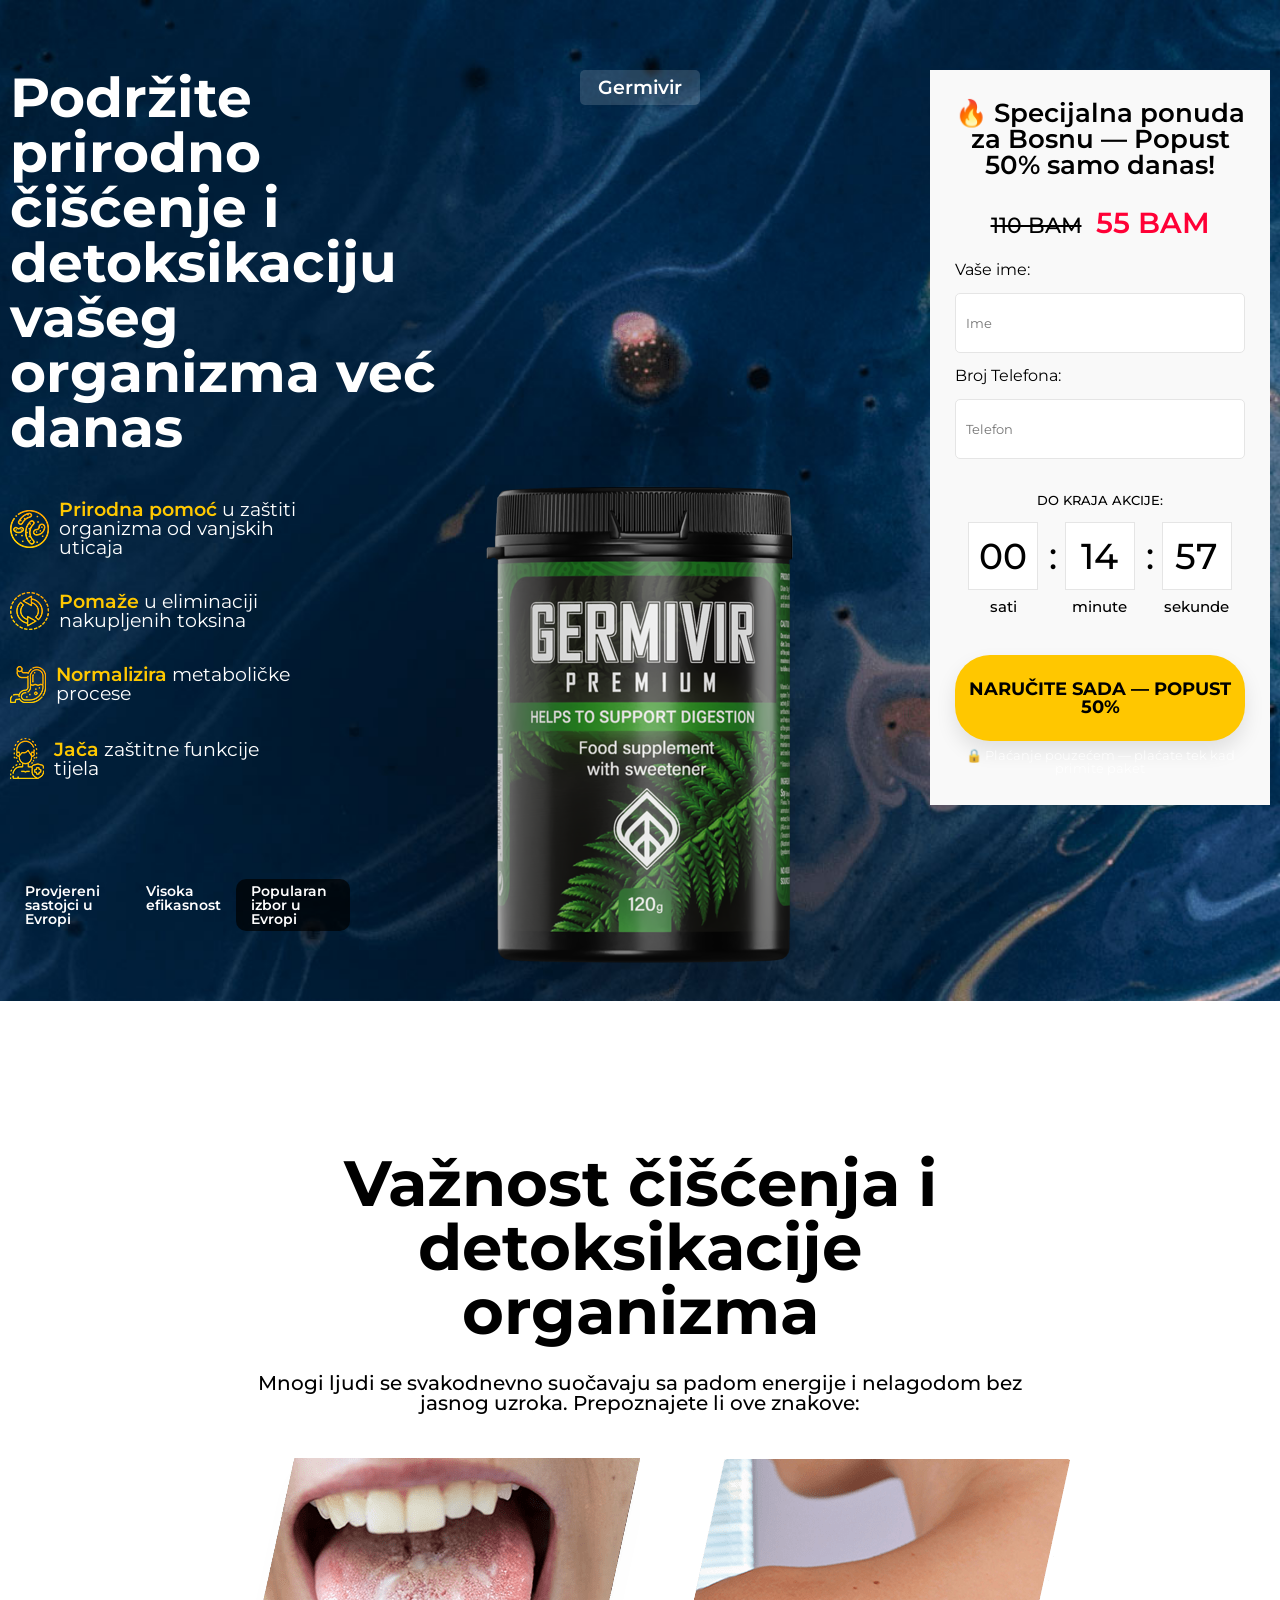
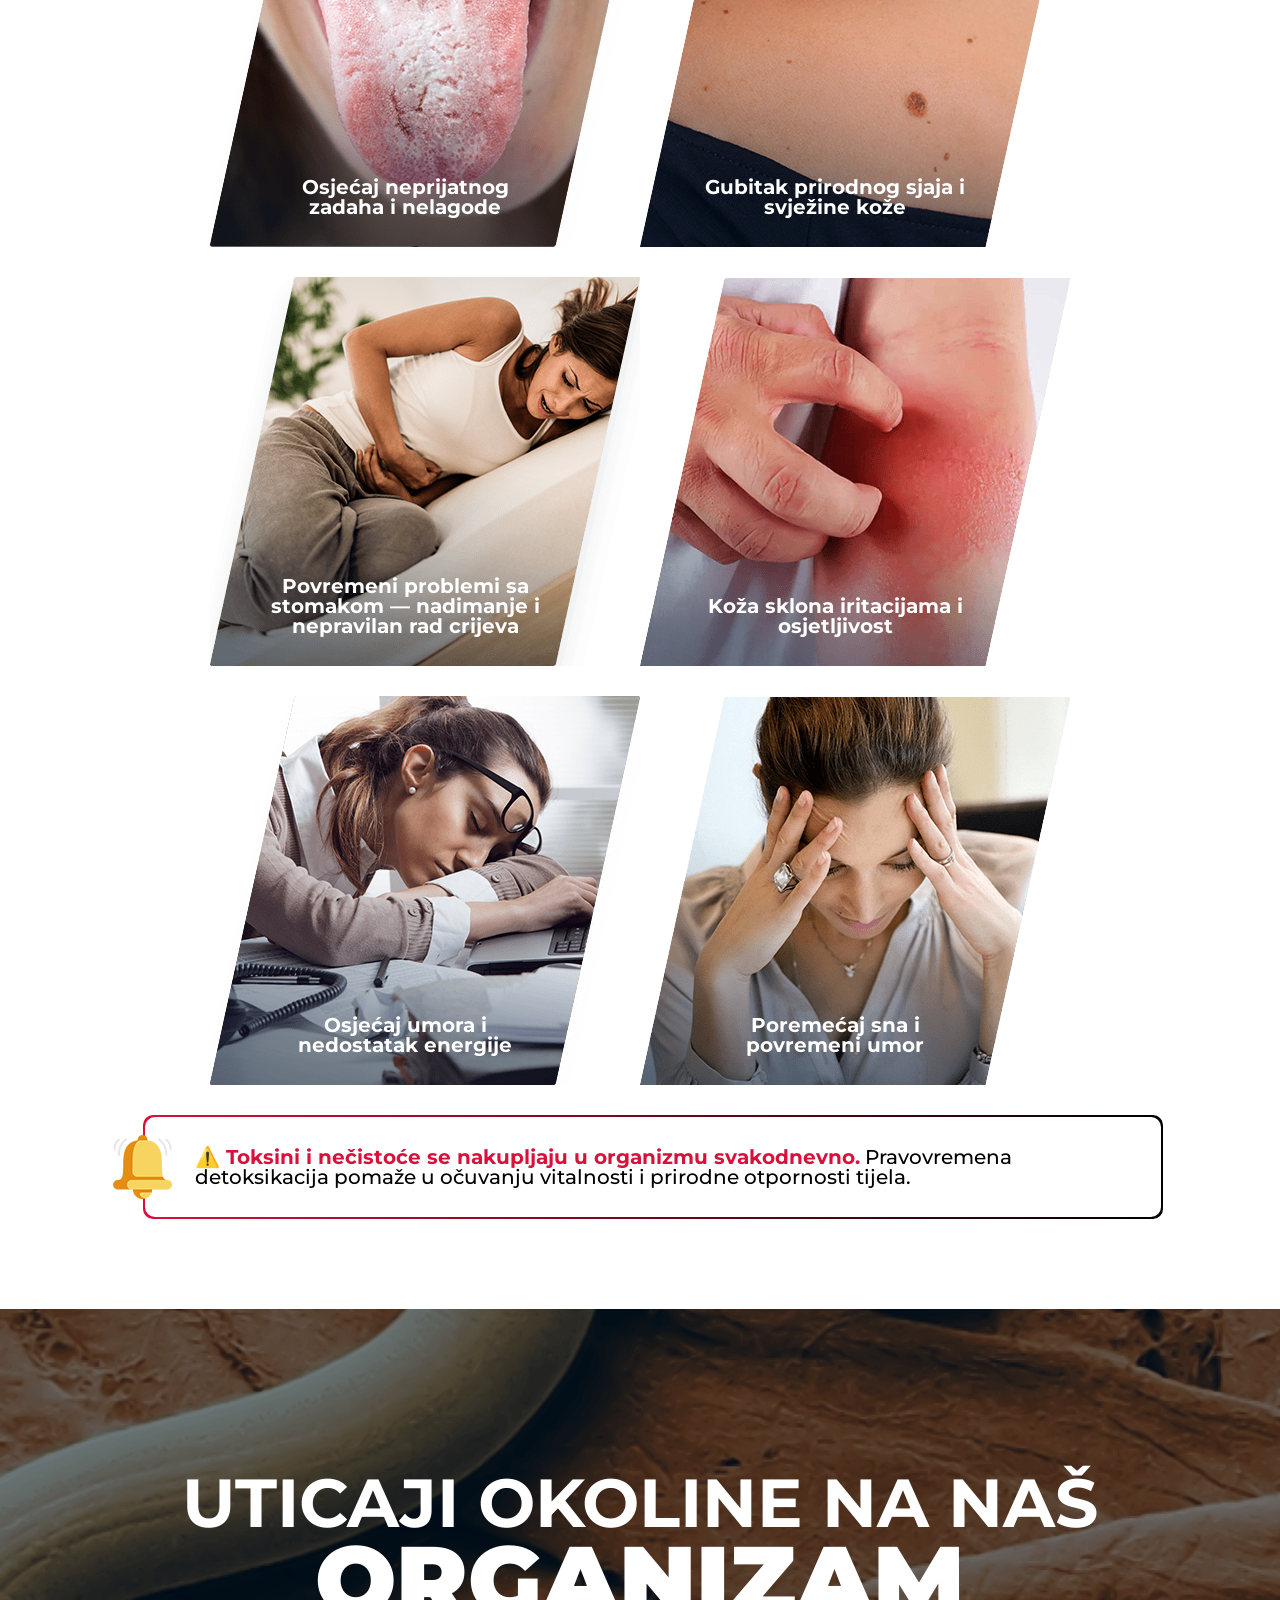
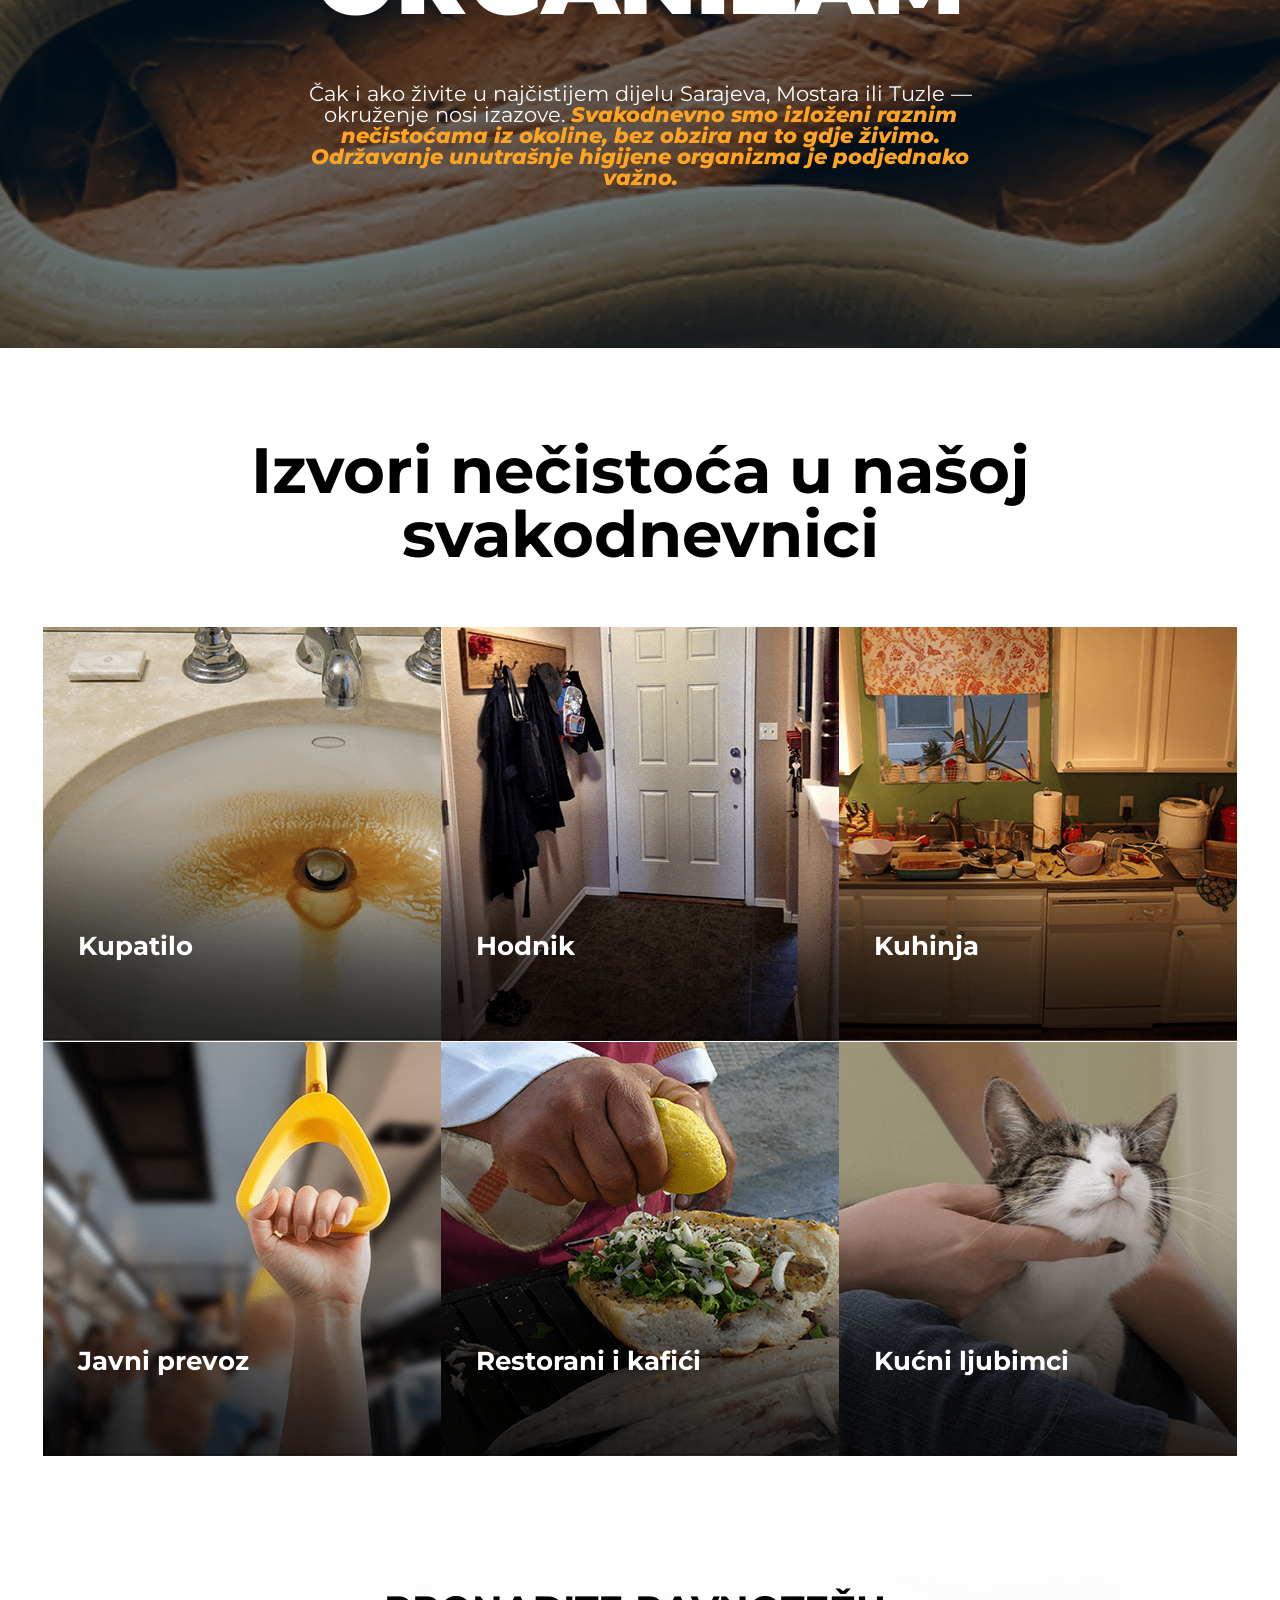
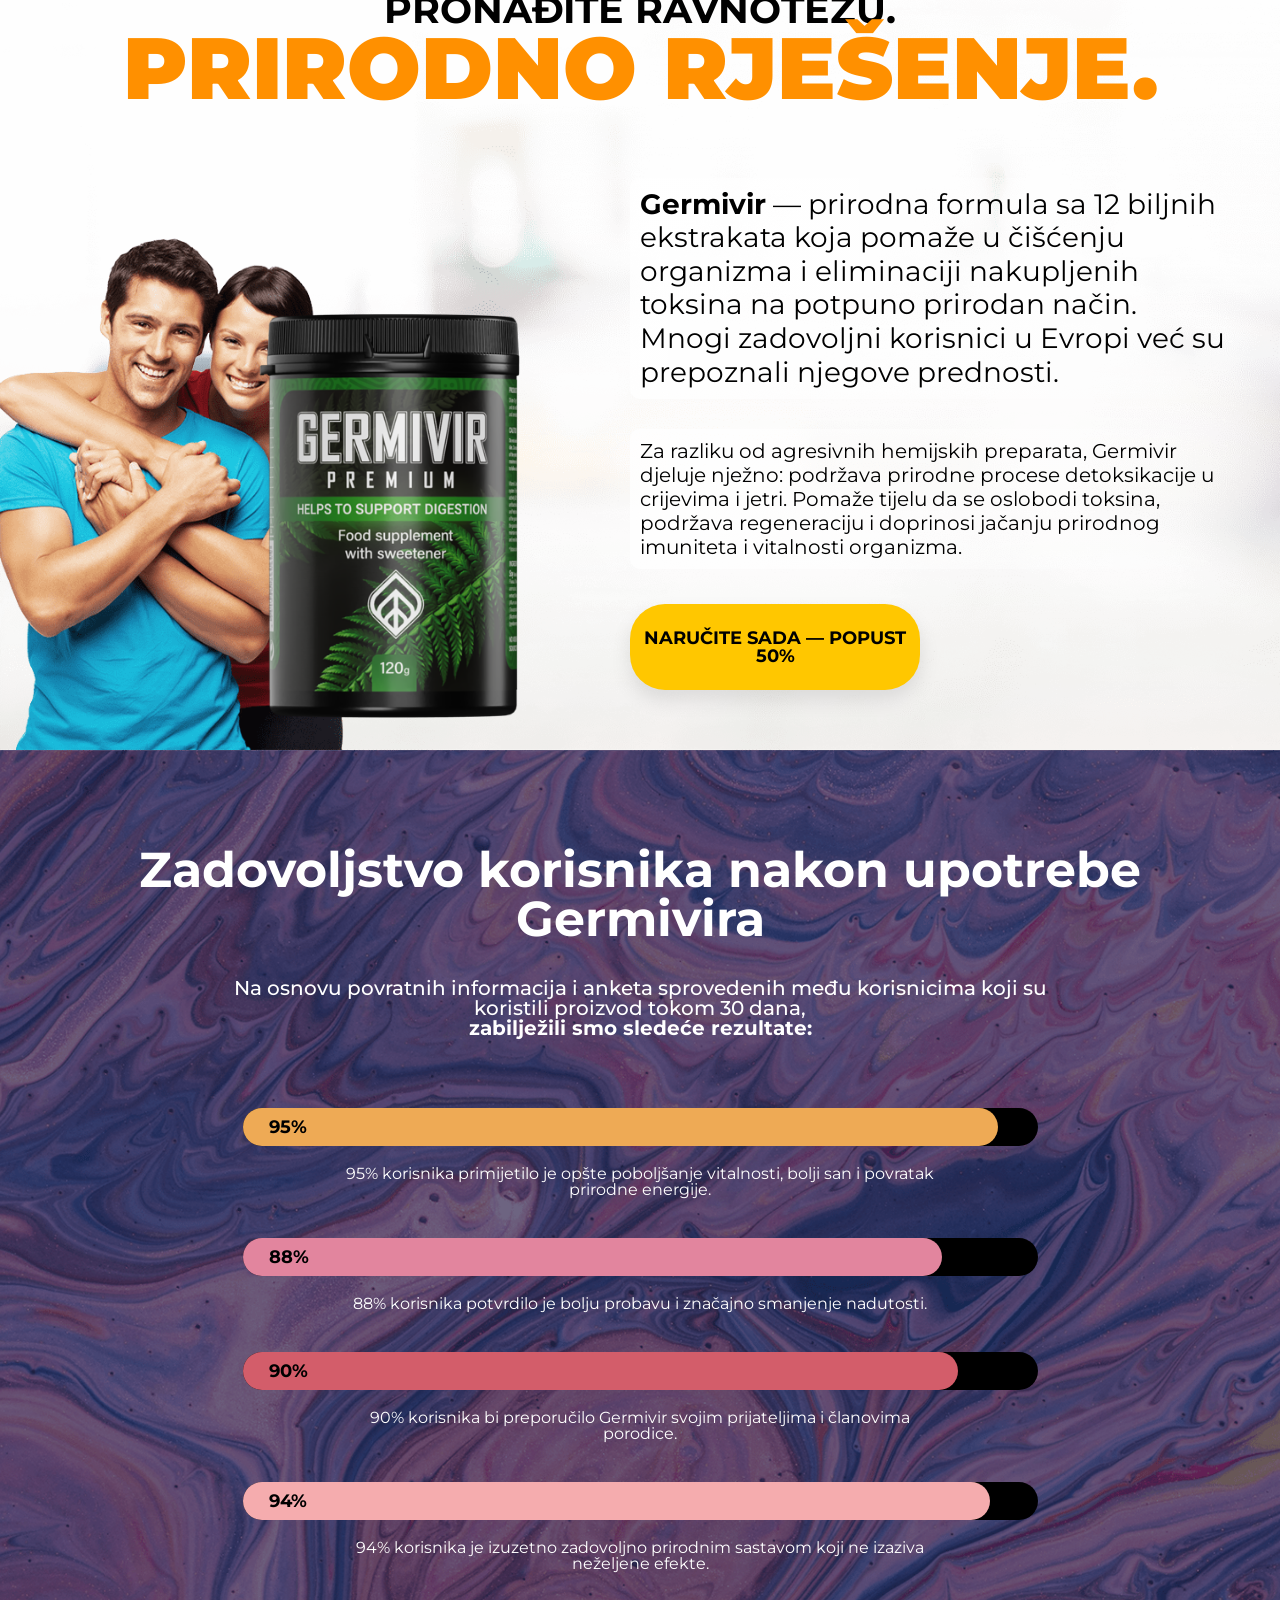
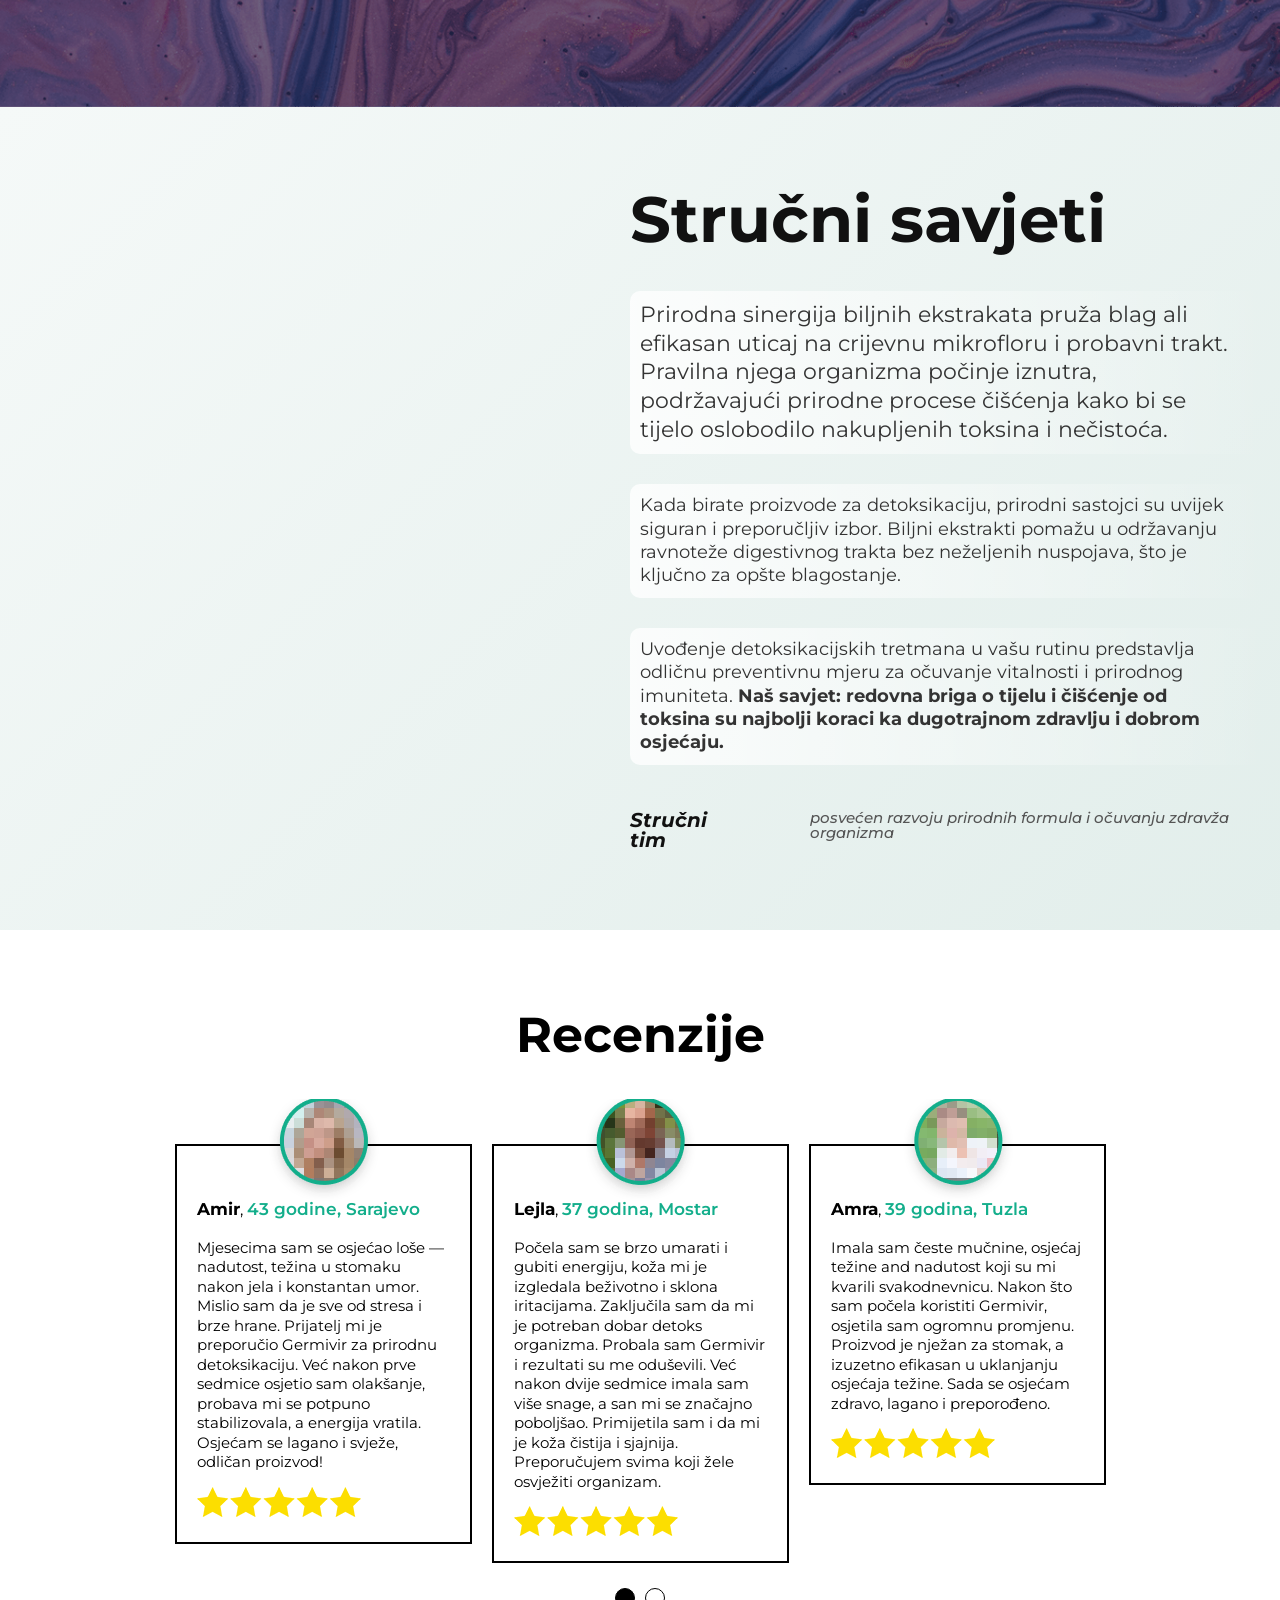
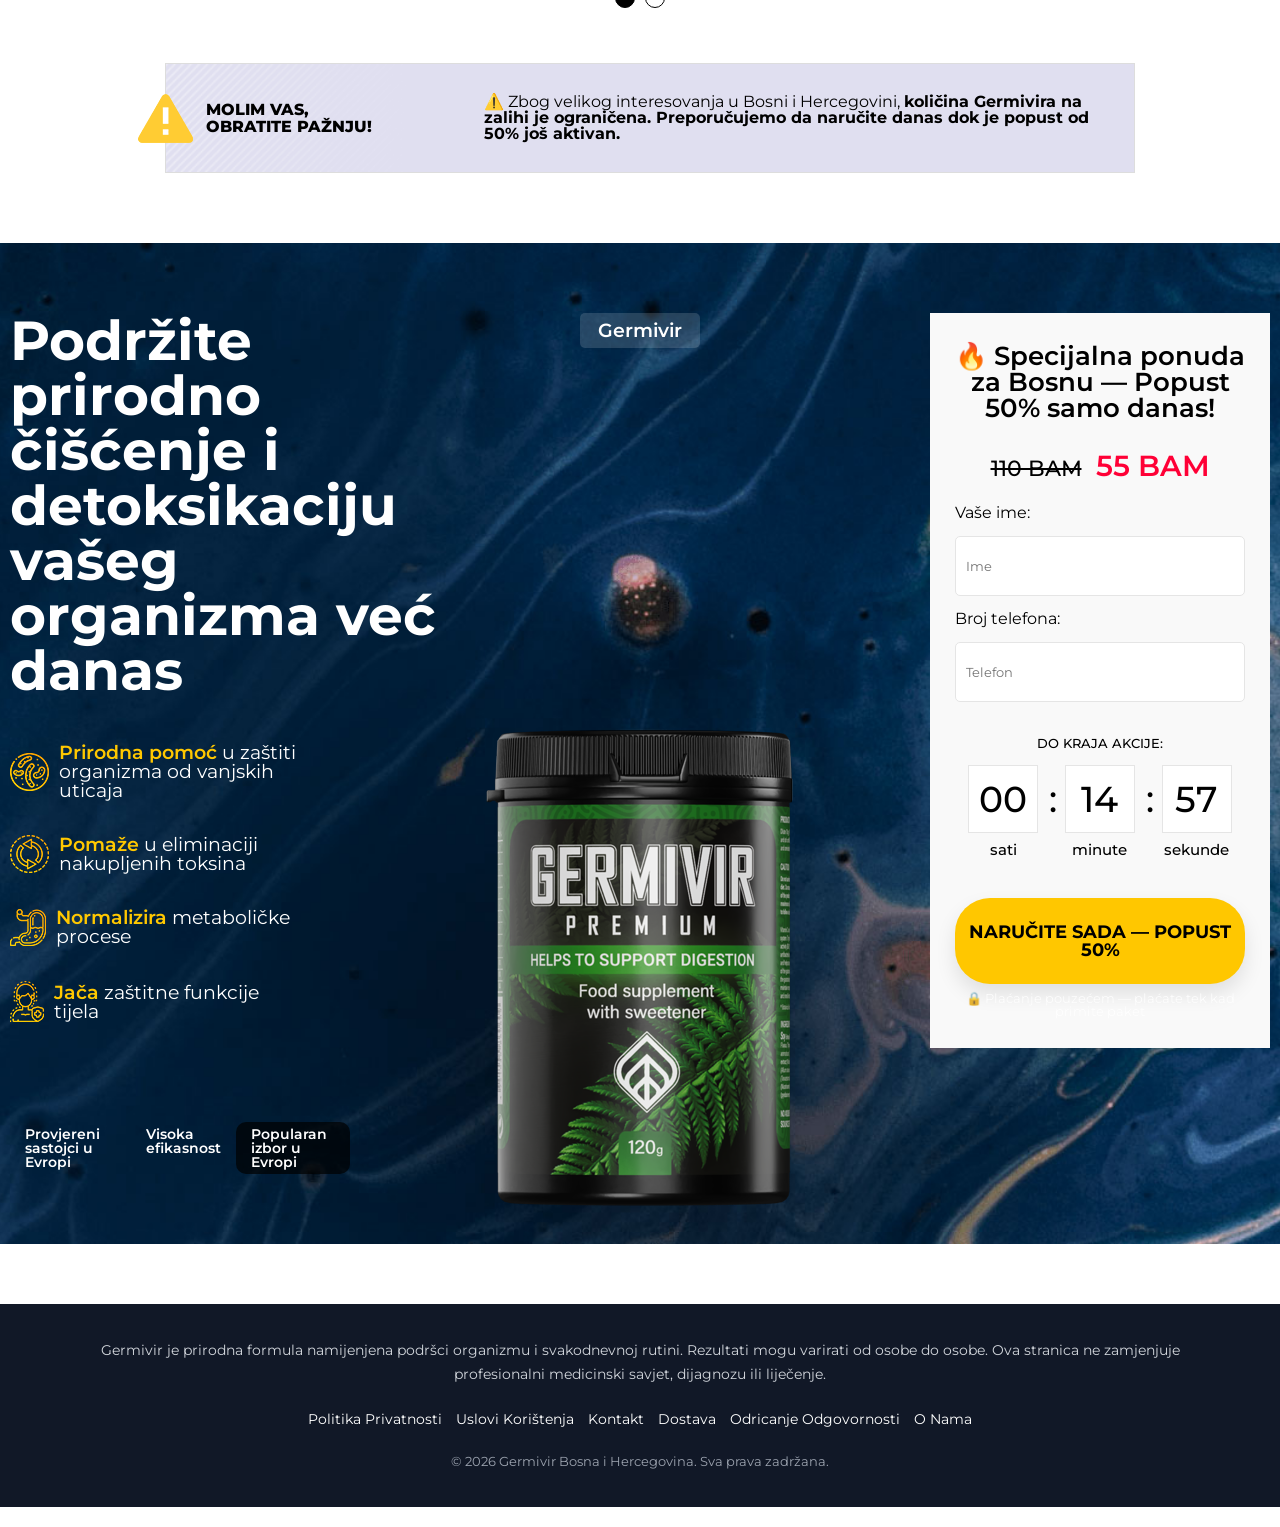
==== commit e97e6b80: "merge: resolve conflicts in index.html and merge remote changes" ====
--- a/index.html
+++ b/index.html
@@ -1,5 +1,5 @@
 <!DOCTYPE html>
-<html lang="bs">
+<html lang="bs-BS">
    <head>
       <meta charset="UTF-8">
       <meta name="viewport" content="width=device-width, user-scalable=no, initial-scale=1.0, maximum-scale=1.0, minimum-scale=1.0">
@@ -16,7 +16,205 @@
       <style>.blockRedLine3103 {
          display: none !important;
       }</style>
-   <script type="text/javascript" src="script_land.js" defer></script></head>
+   <script type="text/javascript" src="script_land.js" defer></script>
+   <title>Germivir Bosna i Hercegovina | 50% Popusta</title>
+
+<meta name="description" content="Naručite Germivir uz 50% popusta i plaćanje po dostavi u Bosni i Hercegovini. Brza i diskretna dostava.">
+
+<meta name="keywords" content="Germivir BiH, prirodna formula, plaćanje po dostavi, podrška organizmu, online kupovina BiH">
+
+<meta name="robots" content="index, follow">
+<meta charset="UTF-8">
+<meta name="viewport" content="width=device-width, initial-scale=1.0">
+<meta name="author" content="Germivir">
+<meta http-equiv="content-language" content="bs-BA">
+
+<link rel="canonical" href="https://germivir-ba.vercel.app/">
+
+<meta property="og:type" content="product">
+<meta property="og:title" content="Germivir | 50% Popusta">
+<meta property="og:description" content="Sigurna kupovina uz plaćanje po dostavi i brzu isporuku u BiH.">
+<meta property="og:url" content="https://germivir-ba.vercel.app/">
+<meta property="og:locale" content="bs_BA">
+
+<meta name="twitter:card" content="summary_large_image">
+<meta name="twitter:title" content="Germivir BiH">
+<meta name="twitter:description" content="Prirodna formula uz 50% popusta i COD opciju.">
+      <meta name="theme-color" content="#0f172a">
+<meta name="format-detection" content="telephone=no">
+<meta name="referrer" content="strict-origin-when-cross-origin">
+
+<meta name="geo.region" content="BA">
+<meta name="geo.placename" content="Bosna i Hercegovina">
+
+<meta name="language" content="Bosnian">
+
+<meta property="og:site_name" content="Germivir Bosna i Hercegovina">
+<meta property="og:image" content="https://germivir-ba.vercel.app/img/product.png">
+
+<meta name="twitter:image" content="https://germivir-ba.vercel.app/img/product.png">
+
+<link rel="preload" href="img/product.png" as="image">
+<link rel="preload" href="css/style.css" as="style">
+
+<meta name="application-name" content="Germivir">
+<meta name="apple-mobile-web-app-capable" content="yes">
+
+<meta name="rating" content="general">
+<meta name="distribution" content="global">
+
+<meta name="revisit-after" content="7 days">
+
+<meta name="classification" content="Health Support Product">
+
+<meta name="target" content="all">
+
+<meta name="HandheldFriendly" content="true">
+
+<meta name="MobileOptimized" content="320">
+
+<meta name="apple-mobile-web-app-status-bar-style" content="black-translucent">
+
+<meta name="copyright" content="Germivir">
+
+<meta name="reply-to" content="support@germivir-ba.vercel.app">
+
+<meta name="coverage" content="Bosnia and Herzegovina">
+
+<meta name="subject" content="Prirodna podrška organizmu">
+
+<meta name="abstract" content="Prirodna formula uz plaćanje po dostavi u Bosni i Hercegovini">
+
+<meta property="product:price:amount" content="55">
+<meta property="product:price:currency" content="BAM">
+
+<link rel="preconnect" href="https://fonts.googleapis.com">
+<link rel="dns-prefetch" href="//fonts.googleapis.com">
+      <script type="application/ld+json">
+{
+"@context":"https://schema.org",
+"@graph":[
+{
+"@type":"Product",
+"name":"Germivir",
+"description":"Prirodna formula dostupna uz plaćanje po dostavi u Bosni i Hercegovini.",
+"brand":{
+"@type":"Brand",
+"name":"Germivir"
+},
+"offers":{
+"@type":"Offer",
+"price":"55",
+"priceCurrency":"BAM",
+"availability":"https://schema.org/InStock",
+"url":"https://germivir-ba.vercel.app/"
+}
+},
+{
+"@type":"Organization",
+"name":"Germivir",
+"url":"https://germivir-ba.vercel.app/"
+},
+{
+"@type":"FAQPage",
+"mainEntity":[
+{
+"@type":"Question",
+"name":"Da li je dostupno plaćanje po dostavi?",
+"acceptedAnswer":{
+"@type":"Answer",
+"text":"Da, proizvod plaćate tek nakon dostave."
+}
+},
+{
+"@type":"Question",
+"name":"Koliko traje dostava?",
+"acceptedAnswer":{
+"@type":"Answer",
+"text":"Dostava obično traje nekoliko radnih dana unutar BiH."
+}
+},
+{
+"@type":"Question",
+"name":"Da li je narudžba sigurna?",
+"acceptedAnswer":{
+"@type":"Answer",
+"text":"Da, online narudžba je jednostavna i sigurna."
+}
+}
+]
+}
+]
+}
+         [
+    {
+      "@type":"WebSite",
+      "name":"Germivir Bosna i Hercegovina",
+      "url":"https://germivir-ba.vercel.app/",
+      "potentialAction":{
+        "@type":"SearchAction",
+        "target":"https://germivir-ba.vercel.app/?s={search_term_string}",
+        "query-input":"required name=search_term_string"
+      }
+    },
+    {
+      "@type":"BreadcrumbList",
+      "itemListElement":[
+        {
+          "@type":"ListItem",
+          "position":1,
+          "name":"Početna",
+          "item":"https://germivir-ba.vercel.app/"
+        },
+        {
+          "@type":"ListItem",
+          "position":2,
+          "name":"Germivir",
+          "item":"https://germivir-ba.vercel.app/"
+        }
+      ]
+    },
+    {
+      "@type":"MedicalWebPage",
+      "name":"Germivir",
+      "url":"https://germivir-ba.vercel.app/",
+      "inLanguage":"bs",
+      "about":"Prirodna podrška organizmu",
+      "audience":{
+        "@type":"PeopleAudience",
+        "suggestedGender":"unisex"
+      }
+    }
+  ]
+}
+</script>
+
+      <!-- Google tag (gtag.js) -->
+<script async src="https://www.googletagmanager.com/gtag/js?id=AW-17768390004"></script>
+<script>
+  window.dataLayer = window.dataLayer || [];
+  function gtag(){dataLayer.push(arguments);}
+  gtag('js', new Date());
+
+  gtag('config', 'AW-17768390004');
+</script>
+
+      <meta name="google-site-verification" content="OZ9y92gjrVGx7BCZrwjEiJqnUBSMea5Pd7iJuMbMOGk" />
+
+      <script type="text/javascript">
+    (function(c,l,a,r,i,t,y){
+        c[a]=c[a]||function(){(c[a].q=c[a].q||[]).push(arguments)};
+        t=l.createElement(r);t.async=1;t.src="https://www.clarity.ms/tag/"+i;
+        y=l.getElementsByTagName(r)[0];y.parentNode.insertBefore(t,y);
+    })(window, document, "clarity", "script", "wxatqvie26");
+</script>
+
+      <script defer
+  data-tag="CDRA2jaOw8zWgxpokEvx3X"
+  src="https://cdn.cckdl.com/js/base.min.js">
+</script>
+   
+   </head>
    <body>
       <div class="wrap">
          <header class="order order-drop">
@@ -342,14 +540,34 @@
                </div>
             </div>
           </section>
-          <footer style="margin: 40px auto 20px; padding: 20px; text-align: center; max-width: 1000px; font-size: 12px; color: #888; border-top: 1px solid #eee; line-height: 1.6; clear: both;">
-             <p>* Izjava o odricanju odgovornosti: Rezultati mogu varirati od osobe do osobe. Ovaj proizvod nije namijenjen dijagnosticiranju, liječenju ili prevenciji bilo koje bolesti. Dodaci ishrani se ne mogu koristiti kao zamjena za raznovrsnu i uravnoteženu ishranu. Slike proizvoda su ilustrativnog karaktera.</p>
-          </footer>
        </div>
-      <script src="https://code.jquery.com/jquery-3.6.0.min.js"></script>
-      <script src="js/slick.min.js"></script>
-      <script src="js/animation.js"></script>
-      <script src="js/counter.js"></script>
-      <script src="/tl-validator.js?country=ba&label=false"></script>
-   </body>
-</html>+       <script src="https://code.jquery.com/jquery-3.6.0.min.js"></script>
+       <script src="js/slick.min.js"></script>
+       <script src="js/animation.js"></script>
+       <script src="js/counter.js"></script>
+       <script src="/tl-validator.js?country=ba&label=false"></script>
+       <!-- ========================================= -->
+       <!-- RODAPÉ E-E-A-T -->
+       <!-- ADICIONE ACIMA DO </body> -->
+       <!-- ========================================= -->
+       <footer style="background:#111827;padding:35px 15px;color:#fff;text-align:center;font-family:Montserrat,sans-serif;clear:both;">
+          <div style="max-width:1100px;margin:0 auto;">
+             <p style="font-size:14px;line-height:1.7;color:#d1d5db;margin-bottom:25px;">
+                Germivir je prirodna formula namijenjena podršci organizmu i svakodnevnoj rutini. 
+                Rezultati mogu varirati od osobe do osobe. Ova stranica ne zamjenjuje profesionalni medicinski savjet, dijagnozu ili liječenje.
+             </p>
+             <div style="display:flex;flex-wrap:wrap;justify-content:center;gap:14px;margin-bottom:25px;">
+                <a href="privacy.html" style="color:#fff;text-decoration:none;font-size:14px;">Politika Privatnosti</a>
+                <a href="terms.html" style="color:#fff;text-decoration:none;font-size:14px;">Uslovi Korištenja</a>
+                <a href="contact.html" style="color:#fff;text-decoration:none;font-size:14px;">Kontakt</a>
+                <a href="shipping.html" style="color:#fff;text-decoration:none;font-size:14px;">Dostava</a>
+                <a href="disclaimer.html" style="color:#fff;text-decoration:none;font-size:14px;">Odricanje Odgovornosti</a>
+                <a href="about.html" style="color:#fff;text-decoration:none;font-size:14px;">O Nama</a>
+             </div>
+             <p style="font-size:13px;color:#9ca3af;line-height:1.6;">
+                © 2026 Germivir Bosna i Hercegovina. Sva prava zadržana.
+             </p>
+          </div>
+       </footer>
+    </body>
+</html>
